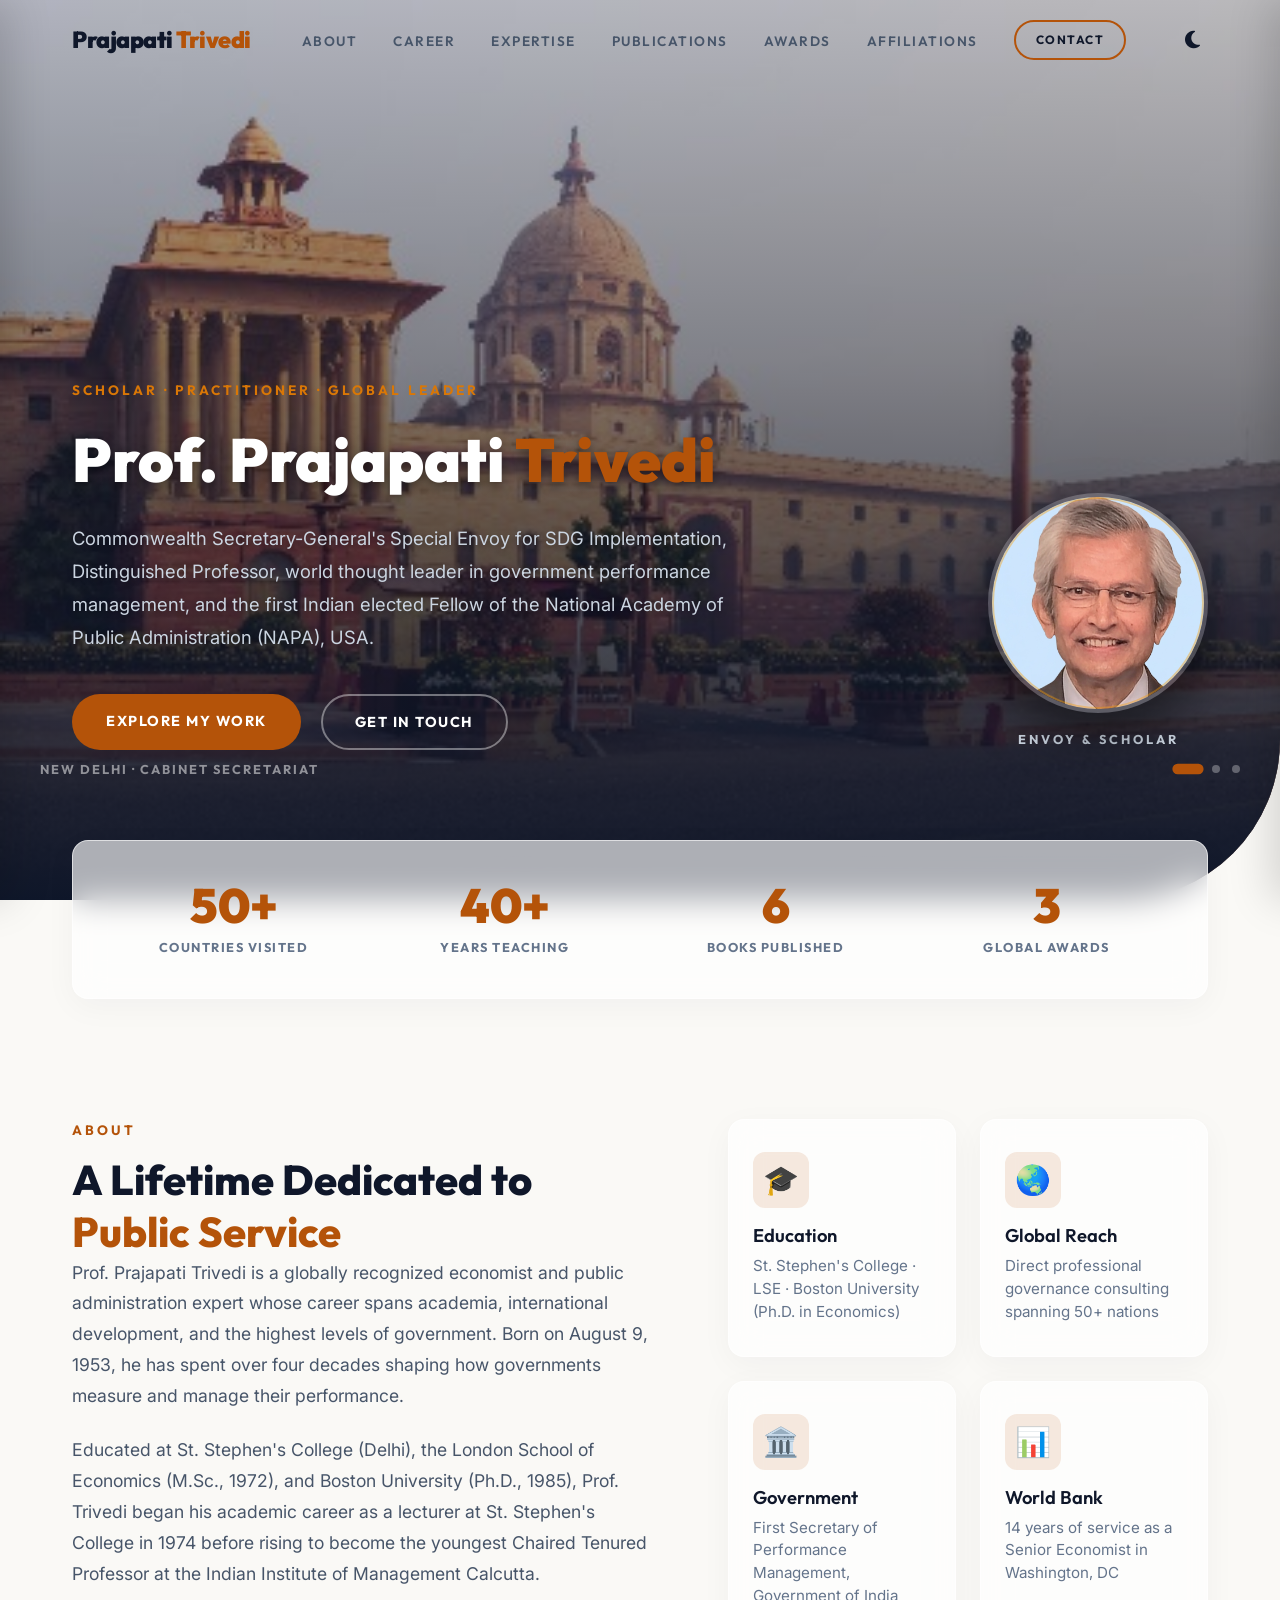
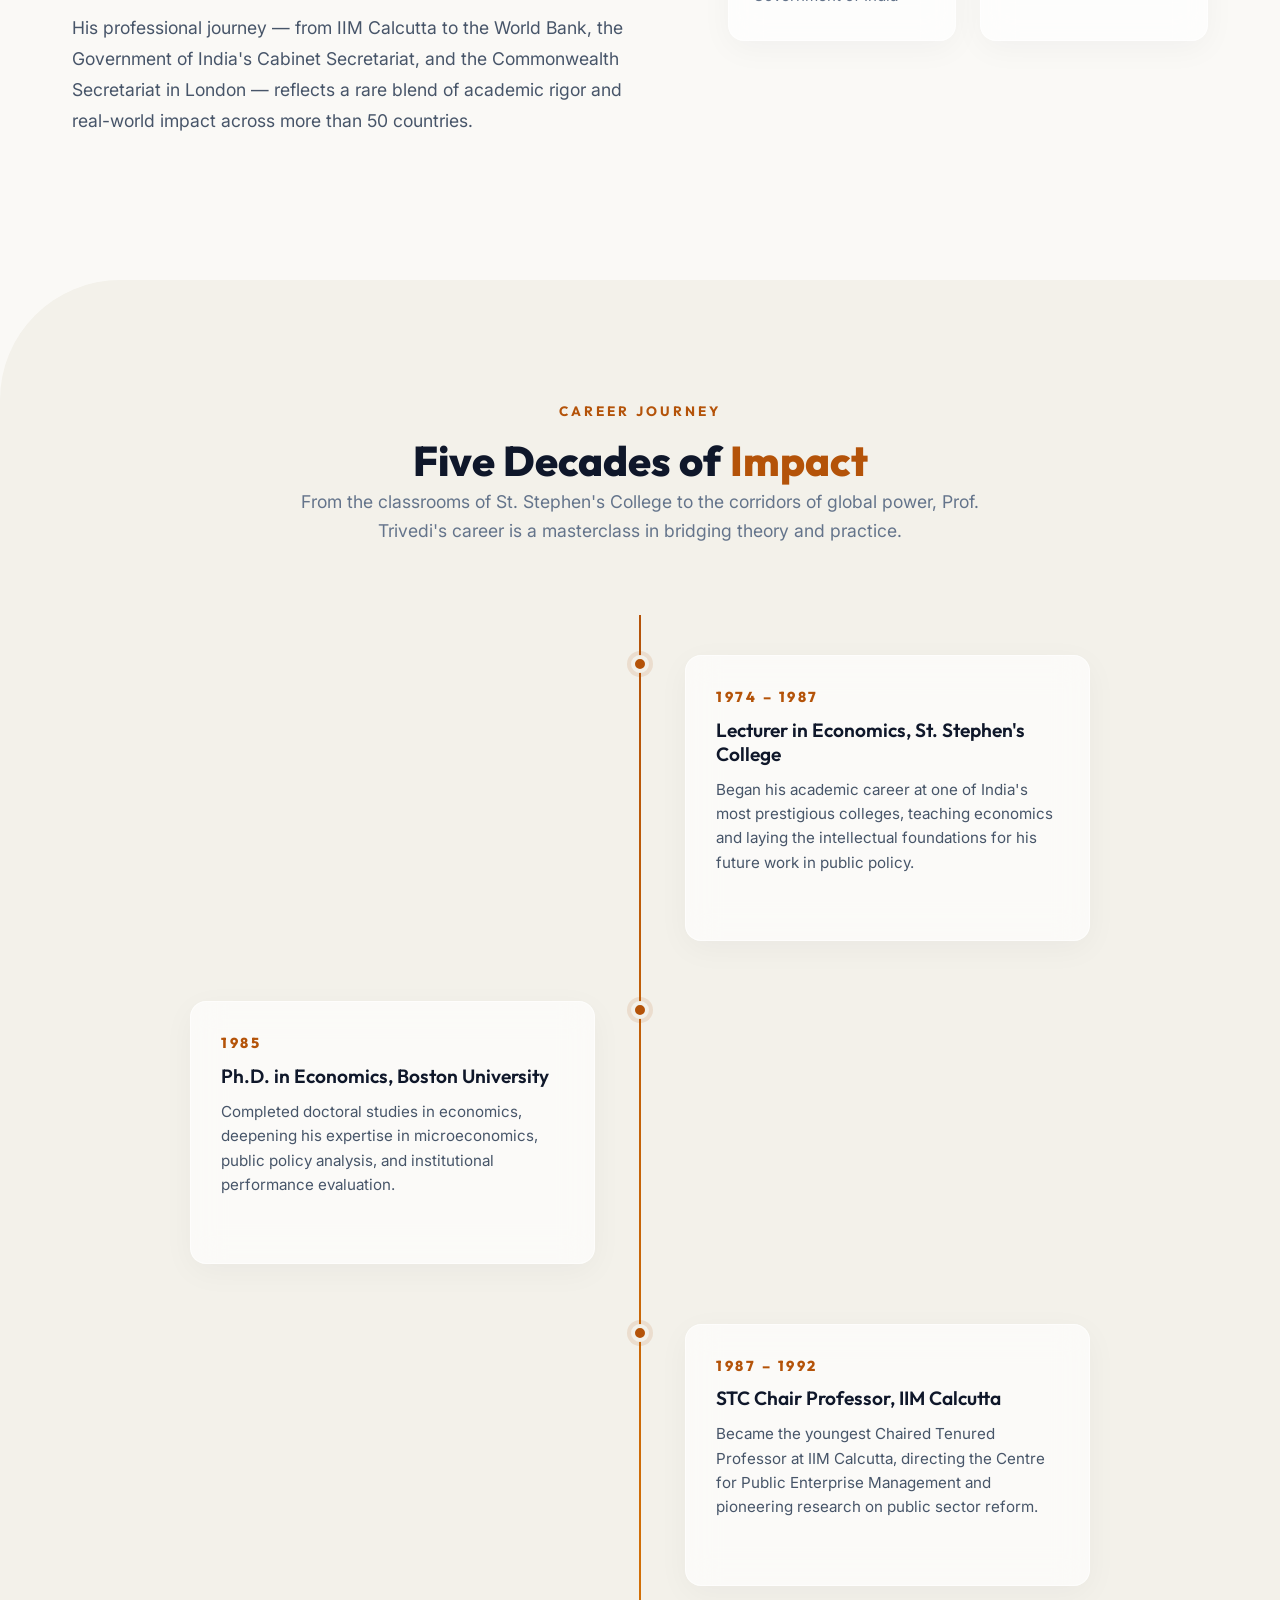
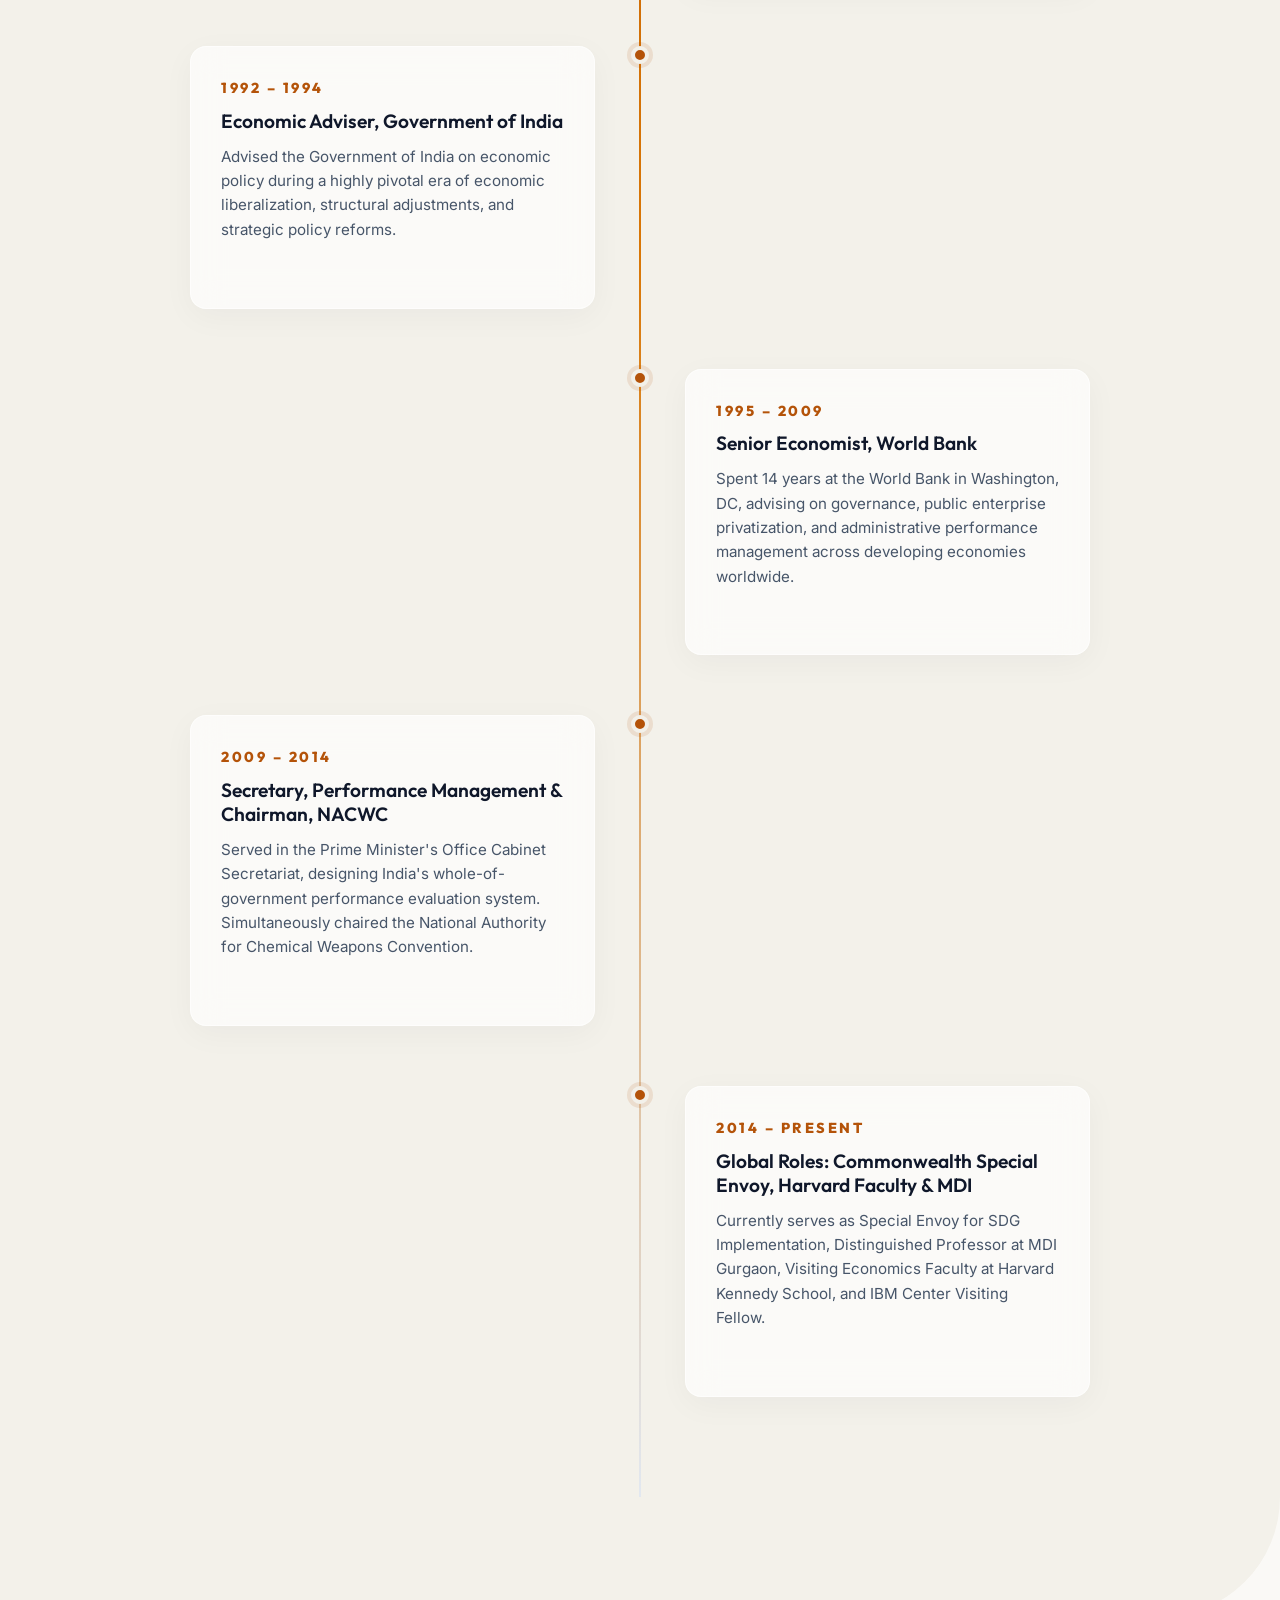
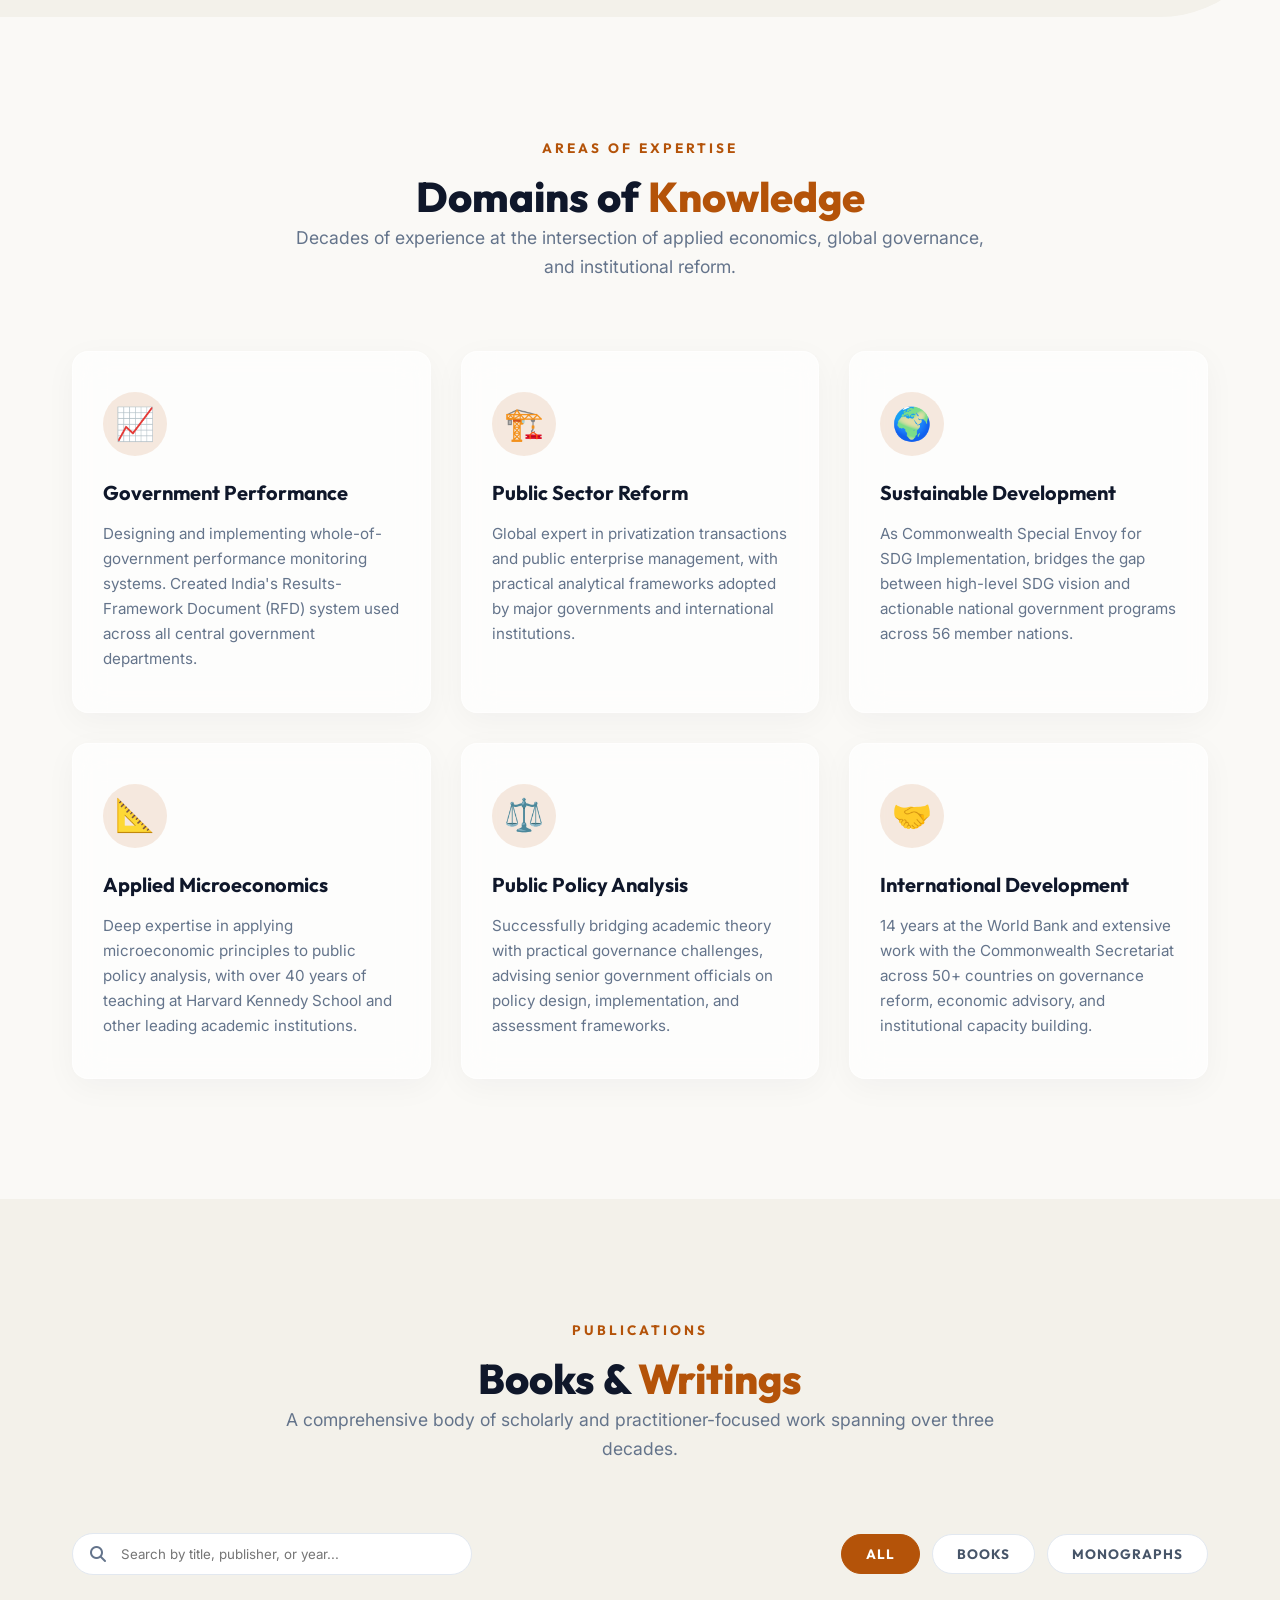
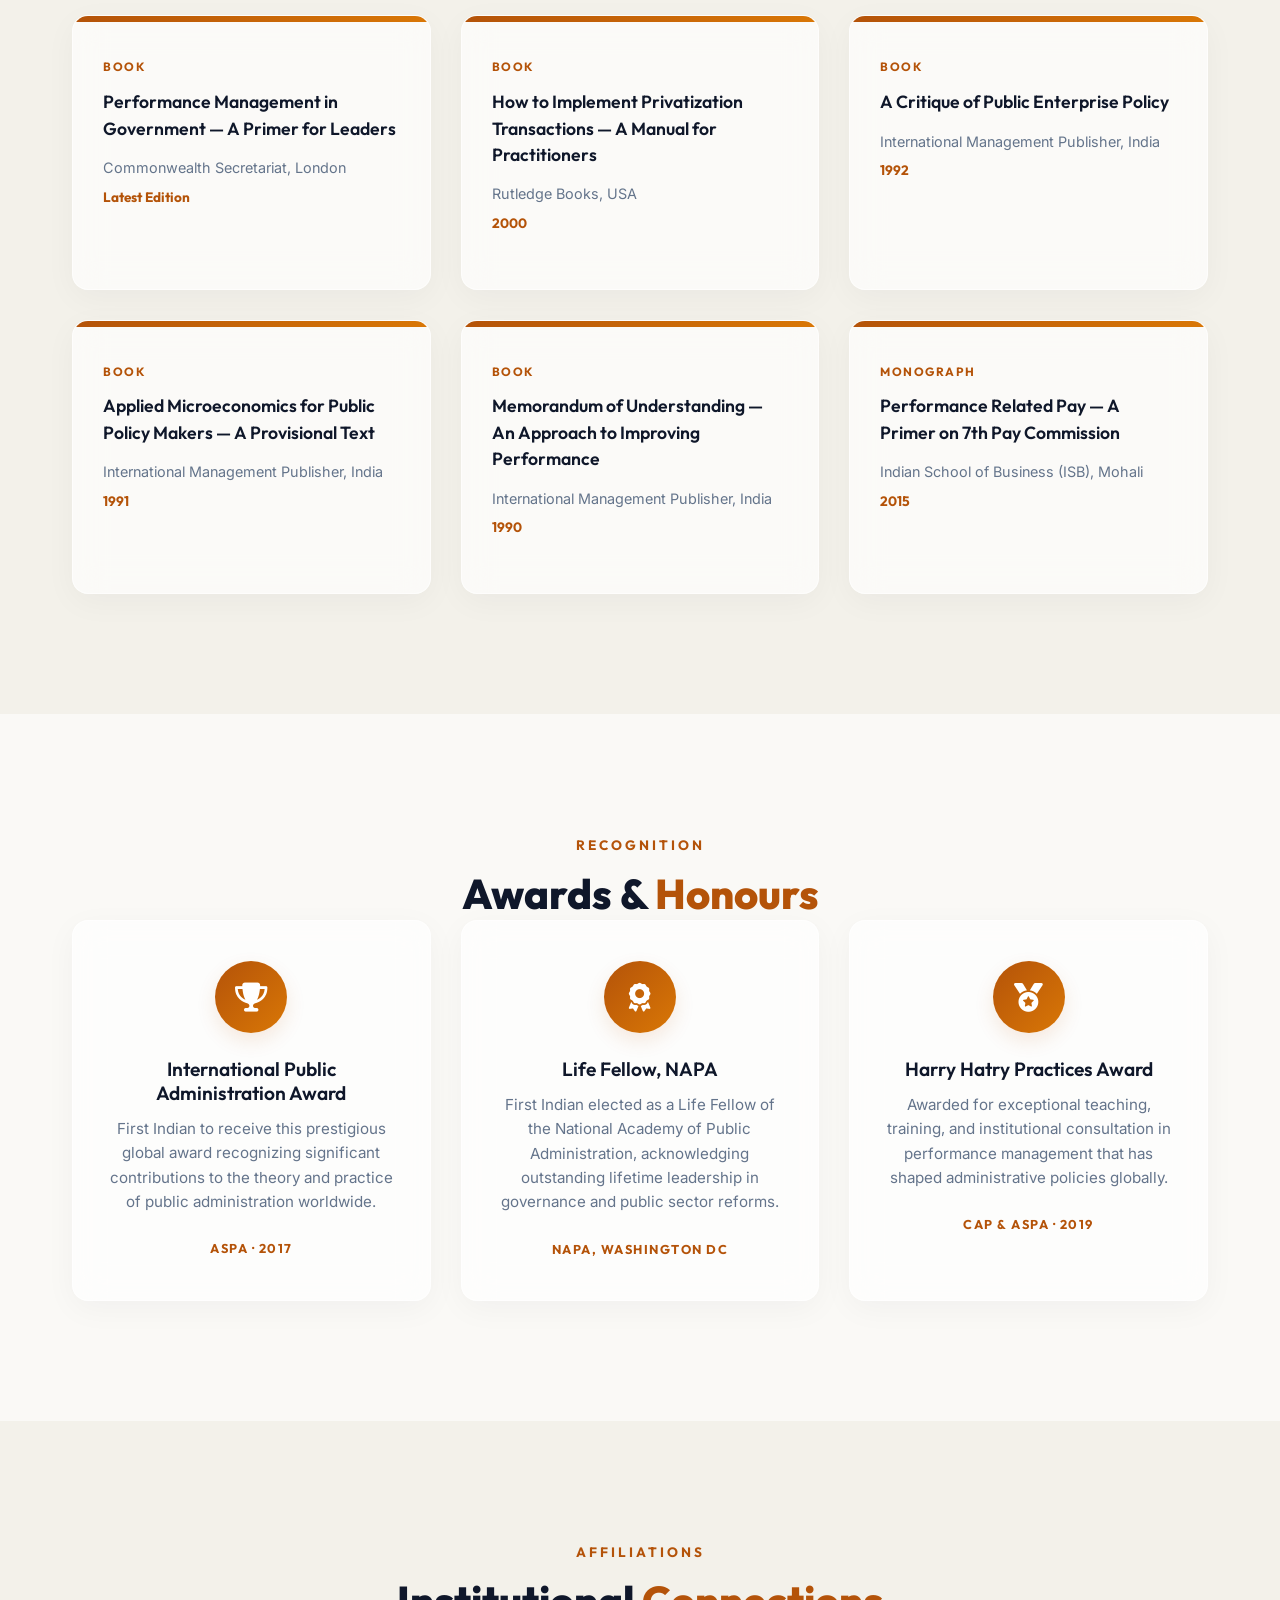
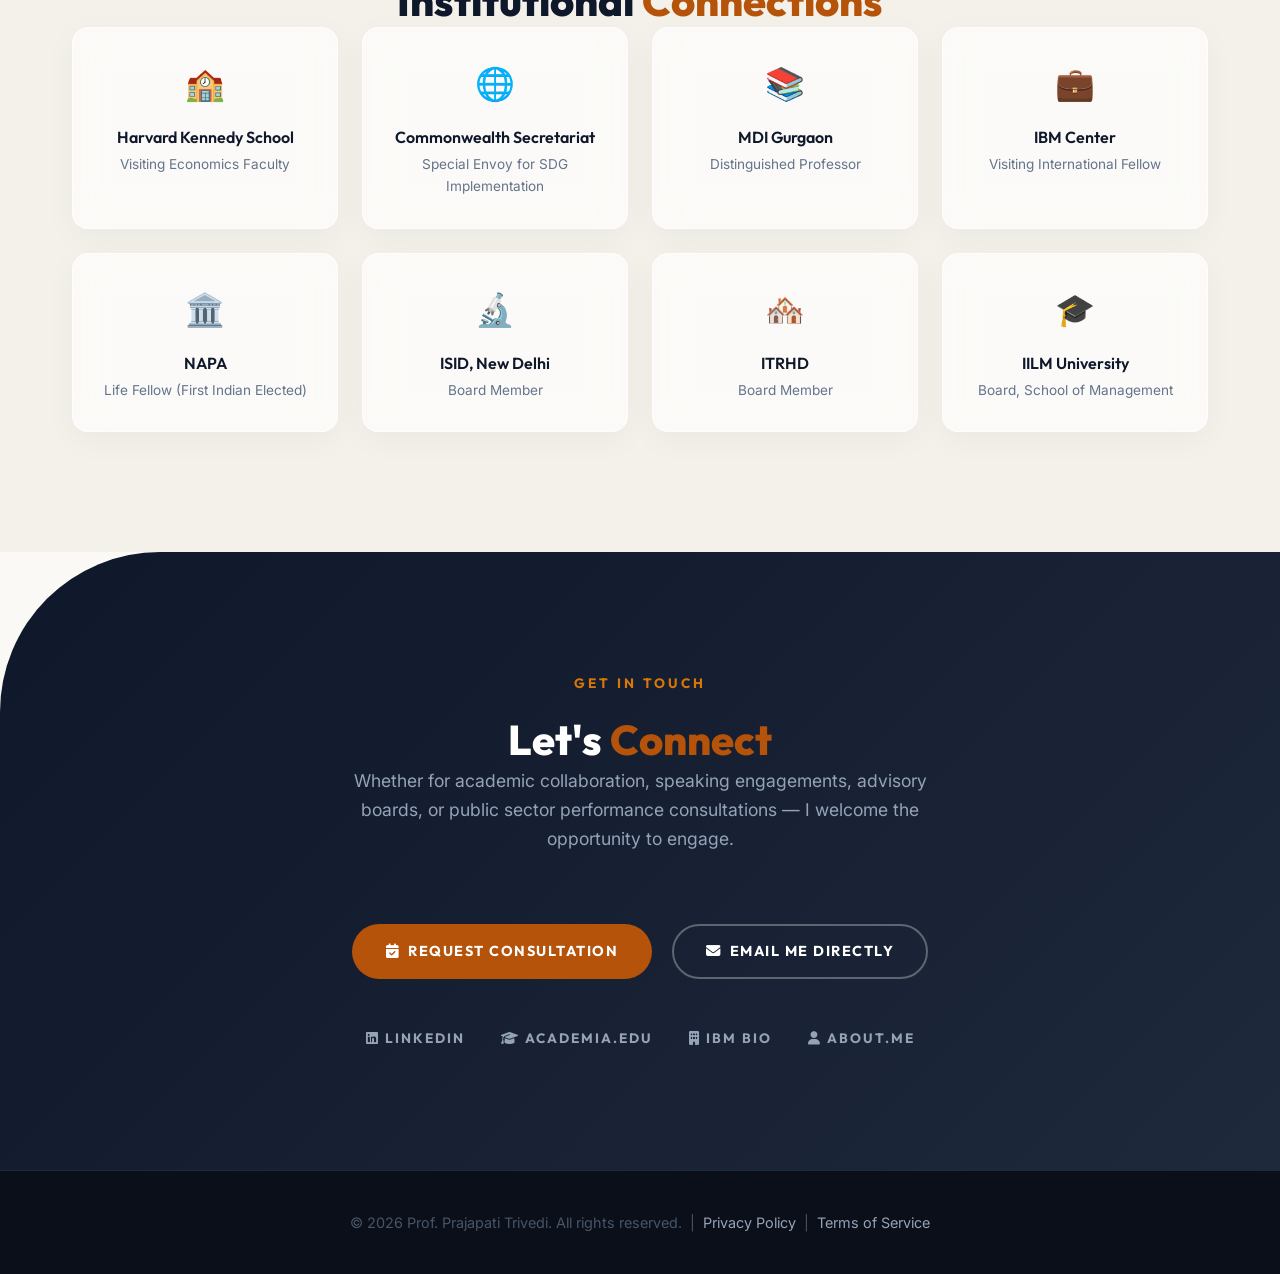
==== index.html @ a8ec113b "Initial commit of Prof. Trivedi's premium portfolio" ====
<!DOCTYPE html>
<html lang="en">
<head>
  <meta charset="UTF-8">
  <meta name="viewport" content="width=device-width, initial-scale=1.0">
  <title>Prof. Prajapati Trivedi — Scholar · Practitioner · Global Leader</title>
  <!-- Meta tags for SEO -->
  <meta name="description" content="Official portfolio of Prof. Prajapati Trivedi. Special Envoy for SDG Implementation, Distinguished Professor, world thought leader in government performance management, and NAPA Life Fellow.">
  <meta name="keywords" content="Prajapati Trivedi, Government Performance Management, SDG Special Envoy, World Bank Economist, Public Administration, Public Sector Reform, Harvard Kennedy School">
  <!-- Stylesheets -->
  <link rel="stylesheet" href="styles.css">
  <!-- FontAwesome for icons -->
  <link rel="stylesheet" href="https://cdnjs.cloudflare.com/ajax/libs/font-awesome/6.4.0/css/all.min.css">
</head>
<body data-theme="light">

  <!-- ===== HEADER / NAV ===== -->
  <header id="header">
    <div class="container">
      <div class="nav-inner">
        <a href="#" class="logo">Prajapati <span class="accent-span">Trivedi</span></a>
        <nav id="desktop-nav">
          <ul>
            <li><a href="#about">About</a></li>
            <li><a href="#career">Career</a></li>
            <li><a href="#expertise">Expertise</a></li>
            <li><a href="#publications">Publications</a></li>
            <li><a href="#awards">Awards</a></li>
            <li><a href="#affiliations">Affiliations</a></li>
            <li><a href="#contact" class="btn btn-outline" style="padding: 8px 20px; font-size: 0.75rem;">Contact</a></li>
          </ul>
        </nav>
        <div class="nav-controls">
          <button class="theme-toggle-btn" id="theme-toggle" aria-label="Toggle dark/light mode">
            <i class="fa-solid fa-moon"></i>
          </button>
          <button class="mobile-toggle" id="mobile-menu-toggle" aria-label="Toggle mobile menu">
            <span></span>
            <span></span>
            <span></span>
          </button>
        </div>
      </div>
    </div>
  </header>

  <!-- ===== MOBILE NAVIGATION DRAWER ===== -->
  <div class="drawer-overlay" id="mobile-nav-overlay"></div>
  <div class="mobile-nav-drawer" id="mobile-nav-drawer">
    <div class="mobile-nav-header">
      <a href="#" class="logo">Prajapati <span class="accent-span">Trivedi</span></a>
      <button class="drawer-close" id="mobile-nav-close" aria-label="Close menu">&times;</button>
    </div>
    <ul class="mobile-nav-list">
      <li><a href="#about">About</a></li>
      <li><a href="#career">Career</a></li>
      <li><a href="#expertise">Expertise</a></li>
      <li><a href="#publications">Publications</a></li>
      <li><a href="#awards">Awards</a></li>
      <li><a href="#affiliations">Affiliations</a></li>
      <li><a href="#contact" class="btn btn-primary" style="text-align: center; margin-top: 20px; padding: 10px;">Contact Me</a></li>
    </ul>
  </div>

  <!-- ===== HERO SECTION ===== -->
  <section class="hero" id="hero">
    <!-- Background Carousel Slider -->
    <div class="hero-banner">
      <img src="assets/slide_delhi.jpg" alt="Raisina Hill Secretariat Buildings, New Delhi" class="slide-item active" data-caption="New Delhi · Cabinet Secretariat">
      <img src="assets/slide_london.jpg" alt="Palace of Westminster, London" class="slide-item" data-caption="London · Commonwealth Secretariat">
      <img src="assets/slide_washington.jpg" alt="United States Capitol, Washington DC" class="slide-item" data-caption="Washington DC · World Bank &amp; NAPA">
    </div>
    <div class="hero-overlay"></div>

    <!-- Active Caption and Dot Nav Controls -->
    <div class="carousel-controls">
      <div class="carousel-caption-text" id="carouselCaption">New Delhi · Cabinet Secretariat</div>
      <div class="carousel-dots" id="carouselDots">
        <button class="carousel-dot active" data-slide="0" aria-label="Slide 1"></button>
        <button class="carousel-dot" data-slide="1" aria-label="Slide 2"></button>
        <button class="carousel-dot" data-slide="2" aria-label="Slide 3"></button>
      </div>
    </div>

    <!-- Hero Content Overlay -->
    <div class="hero-content-wrapper">
      <div class="container">
        <div class="hero-grid">
          <div class="hero-text reveal-element">
            <span class="section-subtitle" style="color: var(--accent-secondary); margin-bottom: 20px;">Scholar · Practitioner · Global Leader</span>
            <h1>Prof. Prajapati <span class="accent-span">Trivedi</span></h1>
            <p>Commonwealth Secretary-General's Special Envoy for SDG Implementation, Distinguished Professor, world thought leader in government performance management, and the first Indian elected Fellow of the National Academy of Public Administration (NAPA), USA.</p>
            <div class="hero-buttons">
              <a href="#about" class="btn btn-primary">Explore My Work</a>
              <button class="btn btn-outline" style="color: #FFFFFF; border-color: rgba(255,255,255,0.4);" id="hero-contact-btn">Get in Touch</button>
            </div>
          </div>
          <div class="hero-badge-container reveal-element" style="transition-delay: 0.2s;">
            <div class="hero-avatar-wrapper">
              <img src="assets/avatar.png" alt="Prof. Prajapati Trivedi Profile Picture">
            </div>
            <span class="hero-badge-label">Envoy &amp; Scholar</span>
          </div>
        </div>
      </div>
    </div>
  </section>

  <!-- ===== FLOATING STATS BAR ===== -->
  <section class="stats-bar">
    <div class="container">
      <div class="glass-panel stats-grid reveal-element">
        <div class="stat-item">
          <div class="stat-number" data-count="50">0</div>
          <div class="stat-label">Countries Visited</div>
        </div>
        <div class="stat-item">
          <div class="stat-number" data-count="40">0</div>
          <div class="stat-label">Years Teaching</div>
        </div>
        <div class="stat-item">
          <div class="stat-number" data-count="6">0</div>
          <div class="stat-label">Books Published</div>
        </div>
        <div class="stat-item">
          <div class="stat-number" data-count="3">0</div>
          <div class="stat-label">Global Awards</div>
        </div>
      </div>
    </div>
  </section>

  <!-- ===== ABOUT ===== -->
  <section id="about" class="about section-padding">
    <div class="container">
      <div class="about-grid">
        <div class="about-text reveal-element">
          <span class="section-subtitle">About</span>
          <h2>A Lifetime Dedicated to <span class="accent-span">Public Service</span></h2>
          <p>Prof. Prajapati Trivedi is a globally recognized economist and public administration expert whose career spans academia, international development, and the highest levels of government. Born on August 9, 1953, he has spent over four decades shaping how governments measure and manage their performance.</p>
          <p>Educated at St. Stephen's College (Delhi), the London School of Economics (M.Sc., 1972), and Boston University (Ph.D., 1985), Prof. Trivedi began his academic career as a lecturer at St. Stephen's College in 1974 before rising to become the youngest Chaired Tenured Professor at the Indian Institute of Management Calcutta.</p>
          <p>His professional journey — from IIM Calcutta to the World Bank, the Government of India's Cabinet Secretariat, and the Commonwealth Secretariat in London — reflects a rare blend of academic rigor and real-world impact across more than 50 countries.</p>
        </div>
        <div class="about-highlights reveal-element" style="transition-delay: 0.2s;">
          <div class="glass-panel highlight-card">
            <div class="highlight-icon">🎓</div>
            <h4>Education</h4>
            <p>St. Stephen's College · LSE · Boston University (Ph.D. in Economics)</p>
          </div>
          <div class="glass-panel highlight-card">
            <div class="highlight-icon">🌏</div>
            <h4>Global Reach</h4>
            <p>Direct professional governance consulting spanning 50+ nations</p>
          </div>
          <div class="glass-panel highlight-card">
            <div class="highlight-icon">🏛️</div>
            <h4>Government</h4>
            <p>First Secretary of Performance Management, Government of India</p>
          </div>
          <div class="glass-panel highlight-card">
            <div class="highlight-icon">📊</div>
            <h4>World Bank</h4>
            <p>14 years of service as a Senior Economist in Washington, DC</p>
          </div>
        </div>
      </div>
    </div>
  </section>

  <!-- ===== CAREER TIMELINE ===== -->
  <section id="career" class="career section-padding">
    <div class="container">
      <div class="text-center reveal-element">
        <span class="section-subtitle">Career Journey</span>
        <h2>Five Decades of <span class="accent-span">Impact</span></h2>
        <p class="section-desc">From the classrooms of St. Stephen's College to the corridors of global power, Prof. Trivedi's career is a masterclass in bridging theory and practice.</p>
      </div>

      <div class="timeline">

        <!-- 1974–1987 -->
        <div class="timeline-item reveal-element">
          <div class="timeline-dot"></div>
          <div class="glass-panel timeline-content" data-milestone="1974">
            <div class="timeline-year">1974 – 1987</div>
            <h4>Lecturer in Economics, St. Stephen's College</h4>
            <p>Began his academic career at one of India's most prestigious colleges, teaching economics and laying the intellectual foundations for his future work in public policy.</p>
            <div class="timeline-hint">View details <i class="fa-solid fa-chevron-right"></i></div>
          </div>
        </div>

        <!-- 1985 -->
        <div class="timeline-item reveal-element">
          <div class="timeline-dot"></div>
          <div class="glass-panel timeline-content" data-milestone="1985">
            <div class="timeline-year">1985</div>
            <h4>Ph.D. in Economics, Boston University</h4>
            <p>Completed doctoral studies in economics, deepening his expertise in microeconomics, public policy analysis, and institutional performance evaluation.</p>
            <div class="timeline-hint">View details <i class="fa-solid fa-chevron-right"></i></div>
          </div>
        </div>

        <!-- 1987–1992 -->
        <div class="timeline-item reveal-element">
          <div class="timeline-dot"></div>
          <div class="glass-panel timeline-content" data-milestone="1987">
            <div class="timeline-year">1987 – 1992</div>
            <h4>STC Chair Professor, IIM Calcutta</h4>
            <p>Became the youngest Chaired Tenured Professor at IIM Calcutta, directing the Centre for Public Enterprise Management and pioneering research on public sector reform.</p>
            <div class="timeline-hint">View details <i class="fa-solid fa-chevron-right"></i></div>
          </div>
        </div>

        <!-- 1992–1994 -->
        <div class="timeline-item reveal-element">
          <div class="timeline-dot"></div>
          <div class="glass-panel timeline-content" data-milestone="1992">
            <div class="timeline-year">1992 – 1994</div>
            <h4>Economic Adviser, Government of India</h4>
            <p>Advised the Government of India on economic policy during a highly pivotal era of economic liberalization, structural adjustments, and strategic policy reforms.</p>
            <div class="timeline-hint">View details <i class="fa-solid fa-chevron-right"></i></div>
          </div>
        </div>

        <!-- 1995–2009 -->
        <div class="timeline-item reveal-element">
          <div class="timeline-dot"></div>
          <div class="glass-panel timeline-content" data-milestone="1995">
            <div class="timeline-year">1995 – 2009</div>
            <h4>Senior Economist, World Bank</h4>
            <p>Spent 14 years at the World Bank in Washington, DC, advising on governance, public enterprise privatization, and administrative performance management across developing economies worldwide.</p>
            <div class="timeline-hint">View details <i class="fa-solid fa-chevron-right"></i></div>
          </div>
        </div>

        <!-- 2009–2014 -->
        <div class="timeline-item reveal-element">
          <div class="timeline-dot"></div>
          <div class="glass-panel timeline-content" data-milestone="2009">
            <div class="timeline-year">2009 – 2014</div>
            <h4>Secretary, Performance Management & Chairman, NACWC</h4>
            <p>Served in the Prime Minister's Office Cabinet Secretariat, designing India's whole-of-government performance evaluation system. Simultaneously chaired the National Authority for Chemical Weapons Convention.</p>
            <div class="timeline-hint">View details <i class="fa-solid fa-chevron-right"></i></div>
          </div>
        </div>

        <!-- 2014–Present -->
        <div class="timeline-item reveal-element">
          <div class="timeline-dot"></div>
          <div class="glass-panel timeline-content" data-milestone="2014">
            <div class="timeline-year">2014 – Present</div>
            <h4>Global Roles: Commonwealth Special Envoy, Harvard Faculty & MDI</h4>
            <p>Currently serves as Special Envoy for SDG Implementation, Distinguished Professor at MDI Gurgaon, Visiting Economics Faculty at Harvard Kennedy School, and IBM Center Visiting Fellow.</p>
            <div class="timeline-hint">View details <i class="fa-solid fa-chevron-right"></i></div>
          </div>
        </div>

      </div>
    </div>
  </section>

  <!-- ===== AREAS OF EXPERTISE ===== -->
  <section id="expertise" class="expertise section-padding">
    <div class="container">
      <div class="text-center reveal-element">
        <span class="section-subtitle">Areas of Expertise</span>
        <h2>Domains of <span class="accent-span">Knowledge</span></h2>
        <p class="section-desc">Decades of experience at the intersection of applied economics, global governance, and institutional reform.</p>
      </div>

      <div class="expertise-grid">

        <div class="glass-panel expertise-card reveal-element">
          <div class="icon">📈</div>
          <h3>Government Performance</h3>
          <p>Designing and implementing whole-of-government performance monitoring systems. Created India's Results-Framework Document (RFD) system used across all central government departments.</p>
        </div>

        <div class="glass-panel expertise-card reveal-element" style="transition-delay: 0.1s;">
          <div class="icon">🏗️</div>
          <h3>Public Sector Reform</h3>
          <p>Global expert in privatization transactions and public enterprise management, with practical analytical frameworks adopted by major governments and international institutions.</p>
        </div>

        <div class="glass-panel expertise-card reveal-element" style="transition-delay: 0.2s;">
          <div class="icon">🌍</div>
          <h3>Sustainable Development</h3>
          <p>As Commonwealth Special Envoy for SDG Implementation, bridges the gap between high-level SDG vision and actionable national government programs across 56 member nations.</p>
        </div>

        <div class="glass-panel expertise-card reveal-element">
          <div class="icon">📐</div>
          <h3>Applied Microeconomics</h3>
          <p>Deep expertise in applying microeconomic principles to public policy analysis, with over 40 years of teaching at Harvard Kennedy School and other leading academic institutions.</p>
        </div>

        <div class="glass-panel expertise-card reveal-element" style="transition-delay: 0.1s;">
          <div class="icon">⚖️</div>
          <h3>Public Policy Analysis</h3>
          <p>Successfully bridging academic theory with practical governance challenges, advising senior government officials on policy design, implementation, and assessment frameworks.</p>
        </div>

        <div class="glass-panel expertise-card reveal-element" style="transition-delay: 0.2s;">
          <div class="icon">🤝</div>
          <h3>International Development</h3>
          <p>14 years at the World Bank and extensive work with the Commonwealth Secretariat across 50+ countries on governance reform, economic advisory, and institutional capacity building.</p>
        </div>

      </div>
    </div>
  </section>

  <!-- ===== PUBLICATIONS ===== -->
  <section id="publications" class="publications section-padding">
    <div class="container">
      <div class="text-center reveal-element">
        <span class="section-subtitle">Publications</span>
        <h2>Books &amp; <span class="accent-span">Writings</span></h2>
        <p class="section-desc">A comprehensive body of scholarly and practitioner-focused work spanning over three decades.</p>
      </div>

      <!-- Live Search & Filtering Controls -->
      <div class="pub-controls reveal-element">
        <div class="pub-search-wrapper">
          <i class="fa-solid fa-magnifying-glass search-icon"></i>
          <input type="text" id="pub-search" placeholder="Search by title, publisher, or year...">
        </div>
        <div class="pub-filters">
          <button class="filter-btn active" data-filter="all">All</button>
          <button class="filter-btn" data-filter="book">Books</button>
          <button class="filter-btn" data-filter="monograph">Monographs</button>
        </div>
      </div>

      <div class="pub-grid" id="publications-grid">

        <!-- Pub 1 -->
        <div class="glass-panel pub-card reveal-element" data-type="book">
          <div class="pub-card-header"></div>
          <div class="pub-card-body">
            <span class="pub-tag">Book</span>
            <h4>Performance Management in Government — A Primer for Leaders</h4>
            <p class="pub-publisher">Commonwealth Secretariat, London</p>
            <p class="pub-year">Latest Edition</p>
          </div>
        </div>

        <!-- Pub 2 -->
        <div class="glass-panel pub-card reveal-element" data-type="book" style="transition-delay: 0.1s;">
          <div class="pub-card-header"></div>
          <div class="pub-card-body">
            <span class="pub-tag">Book</span>
            <h4>How to Implement Privatization Transactions — A Manual for Practitioners</h4>
            <p class="pub-publisher">Rutledge Books, USA</p>
            <p class="pub-year">2000</p>
          </div>
        </div>

        <!-- Pub 3 -->
        <div class="glass-panel pub-card reveal-element" data-type="book" style="transition-delay: 0.2s;">
          <div class="pub-card-header"></div>
          <div class="pub-card-body">
            <span class="pub-tag">Book</span>
            <h4>A Critique of Public Enterprise Policy</h4>
            <p class="pub-publisher">International Management Publisher, India</p>
            <p class="pub-year">1992</p>
          </div>
        </div>

        <!-- Pub 4 -->
        <div class="glass-panel pub-card reveal-element" data-type="book">
          <div class="pub-card-header"></div>
          <div class="pub-card-body">
            <span class="pub-tag">Book</span>
            <h4>Applied Microeconomics for Public Policy Makers — A Provisional Text</h4>
            <p class="pub-publisher">International Management Publisher, India</p>
            <p class="pub-year">1991</p>
          </div>
        </div>

        <!-- Pub 5 -->
        <div class="glass-panel pub-card reveal-element" data-type="book" style="transition-delay: 0.1s;">
          <div class="pub-card-header"></div>
          <div class="pub-card-body">
            <span class="pub-tag">Book</span>
            <h4>Memorandum of Understanding — An Approach to Improving Performance</h4>
            <p class="pub-publisher">International Management Publisher, India</p>
            <p class="pub-year">1990</p>
          </div>
        </div>

        <!-- Pub 6 -->
        <div class="glass-panel pub-card reveal-element" data-type="monograph" style="transition-delay: 0.2s;">
          <div class="pub-card-header"></div>
          <div class="pub-card-body">
            <span class="pub-tag">Monograph</span>
            <h4>Performance Related Pay — A Primer on 7th Pay Commission</h4>
            <p class="pub-publisher">Indian School of Business (ISB), Mohali</p>
            <p class="pub-year">2015</p>
          </div>
        </div>

      </div>
    </div>
  </section>

  <!-- ===== AWARDS ===== -->
  <section id="awards" class="awards section-padding">
    <div class="container">
      <div class="text-center reveal-element">
        <span class="section-subtitle">Recognition</span>
        <h2>Awards &amp; <span class="accent-span">Honours</span></h2>
      </div>

      <div class="awards-grid">

        <div class="glass-panel award-card reveal-element">
          <div class="award-icon-box">
            <i class="fa-solid fa-trophy"></i>
          </div>
          <h4>International Public Administration Award</h4>
          <p>First Indian to receive this prestigious global award recognizing significant contributions to the theory and practice of public administration worldwide.</p>
          <span class="award-org">ASPA · 2017</span>
        </div>

        <div class="glass-panel award-card reveal-element" style="transition-delay: 0.1s;">
          <div class="award-icon-box">
            <i class="fa-solid fa-award"></i>
          </div>
          <h4>Life Fellow, NAPA</h4>
          <p>First Indian elected as a Life Fellow of the National Academy of Public Administration, acknowledging outstanding lifetime leadership in governance and public sector reforms.</p>
          <span class="award-org">NAPA, Washington DC</span>
        </div>

        <div class="glass-panel award-card reveal-element" style="transition-delay: 0.2s;">
          <div class="award-icon-box">
            <i class="fa-solid fa-medal"></i>
          </div>
          <h4>Harry Hatry Practices Award</h4>
          <p>Awarded for exceptional teaching, training, and institutional consultation in performance management that has shaped administrative policies globally.</p>
          <span class="award-org">CAP &amp; ASPA · 2019</span>
        </div>

      </div>
    </div>
  </section>

  <!-- ===== AFFILIATIONS ===== -->
  <section id="affiliations" class="affiliations section-padding">
    <div class="container">
      <div class="text-center reveal-element">
        <span class="section-subtitle">Affiliations</span>
        <h2>Institutional <span class="accent-span">Connections</span></h2>
      </div>

      <div class="affiliation-grid">

        <!-- HKS -->
        <div class="glass-panel affiliation-card reveal-element" data-aff="hks">
          <span class="aff-icon">🏫</span>
          <h4>Harvard Kennedy School</h4>
          <p>Visiting Economics Faculty</p>
        </div>

        <!-- Commonwealth -->
        <div class="glass-panel affiliation-card reveal-element" data-aff="comm" style="transition-delay: 0.1s;">
          <span class="aff-icon">🌐</span>
          <h4>Commonwealth Secretariat</h4>
          <p>Special Envoy for SDG Implementation</p>
        </div>

        <!-- MDI -->
        <div class="glass-panel affiliation-card reveal-element" data-aff="mdi" style="transition-delay: 0.2s;">
          <span class="aff-icon">📚</span>
          <h4>MDI Gurgaon</h4>
          <p>Distinguished Professor</p>
        </div>

        <!-- IBM -->
        <div class="glass-panel affiliation-card reveal-element" data-aff="ibm" style="transition-delay: 0.3s;">
          <span class="aff-icon">💼</span>
          <h4>IBM Center</h4>
          <p>Visiting International Fellow</p>
        </div>

        <!-- NAPA -->
        <div class="glass-panel affiliation-card reveal-element" data-aff="napa">
          <span class="aff-icon">🏛️</span>
          <h4>NAPA</h4>
          <p>Life Fellow (First Indian Elected)</p>
        </div>

        <!-- ISID -->
        <div class="glass-panel affiliation-card reveal-element" data-aff="isid" style="transition-delay: 0.1s;">
          <span class="aff-icon">🔬</span>
          <h4>ISID, New Delhi</h4>
          <p>Board Member</p>
        </div>

        <!-- ITRHD -->
        <div class="glass-panel affiliation-card reveal-element" data-aff="itrhd" style="transition-delay: 0.2s;">
          <span class="aff-icon">🏘️</span>
          <h4>ITRHD</h4>
          <p>Board Member</p>
        </div>

        <!-- IILM -->
        <div class="glass-panel affiliation-card reveal-element" data-aff="iilm" style="transition-delay: 0.3s;">
          <span class="aff-icon">🎓</span>
          <h4>IILM University</h4>
          <p>Board, School of Management</p>
        </div>

      </div>
    </div>
  </section>

  <!-- ===== CTA / CONTACT ===== -->
  <section id="contact" class="contact-section section-padding">
    <div class="container">
      <div class="contact-wrapper text-center reveal-element">
        <span class="section-subtitle" style="color: var(--accent-secondary); margin-bottom: 20px;">Get in Touch</span>
        <h2>Let's <span class="accent-span">Connect</span></h2>
        <p class="section-desc">Whether for academic collaboration, speaking engagements, advisory boards, or public sector performance consultations — I welcome the opportunity to engage.</p>
        
        <div class="contact-btn-box">
          <button class="btn btn-primary" id="open-booking-btn">
            <i class="fa-solid fa-calendar-check"></i> Request Consultation
          </button>
          <a href="mailto:contact@prajapatitrivedi.com" class="btn btn-outline" style="color: #FFFFFF; border-color: rgba(255,255,255,0.3);">
            <i class="fa-solid fa-envelope"></i> Email Me Directly
          </a>
        </div>

        <div class="contact-grid-links">
          <a href="https://www.linkedin.com/in/prajapati-trivedi-0b075054/" target="_blank" class="contact-link-item">
            <i class="fa-brands fa-linkedin"></i> LinkedIn
          </a>
          <a href="https://independent.academia.edu/PrajapatiTrivedi" target="_blank" class="contact-link-item">
            <i class="fa-solid fa-graduation-cap"></i> Academia.edu
          </a>
          <a href="https://www.businessofgovernment.org/bio/prajapati-trivedi" target="_blank" class="contact-link-item">
            <i class="fa-solid fa-building"></i> IBM Bio
          </a>
          <a href="https://about.me/prajapati.trivedi" target="_blank" class="contact-link-item">
            <i class="fa-solid fa-user"></i> About.me
          </a>
        </div>
      </div>
    </div>
  </section>

  <!-- ===== FOOTER ===== -->
  <footer>
    <div class="container">
      <p>&copy; 2026 Prof. Prajapati Trivedi. All rights reserved. &nbsp;|&nbsp; <a href="#">Privacy Policy</a> &nbsp;|&nbsp; <a href="#">Terms of Service</a></p>
    </div>
  </footer>

  <!-- ===== INTERACTIVE GLASSMORPHIC TIMELINE DETAIL DRAWER ===== -->
  <div class="drawer-overlay" id="drawer-overlay"></div>
  <div class="side-drawer" id="milestone-drawer">
    <div class="drawer-header">
      <h3 id="drawer-header-title">Career Detail</h3>
      <button class="drawer-close" id="drawer-close" aria-label="Close details">&times;</button>
    </div>
    <div class="drawer-body">
      <span class="drawer-year" id="drawer-year">1974</span>
      <h4 class="drawer-title" id="drawer-title">Title goes here</h4>
      <div class="drawer-content" id="drawer-content">
        <!-- Dyn injected Content -->
      </div>
    </div>
  </div>

  <!-- ===== INTERACTIVE BOOKING WIZARD MODAL ===== -->
  <div class="modal-overlay" id="booking-modal-overlay">
    <div class="wizard-modal">
      <div class="wizard-header">
        <div class="wizard-title">
          <h3>Request Consultation</h3>
          <p style="font-size: 0.8rem; color: var(--text-muted); margin-bottom: 0;" id="wizard-subtitle">Step 1 of 3: Select Inquiry Type</p>
        </div>
        <button class="drawer-close" id="booking-close" aria-label="Close booking">&times;</button>
        <div class="wizard-progress">
          <div class="wizard-progress-bar" id="wizard-progress-bar"></div>
        </div>
      </div>

      <form id="consultation-form">
        <div class="wizard-body">
          
          <!-- STEP 1: INQUIRY TYPE -->
          <div class="wizard-step active" data-step="1">
            <p style="margin-bottom: 24px;">Please select the primary area of interest for your inquiry:</p>
            <div class="options-grid">
              <div class="option-card" data-value="Speaking Engagement">
                <span class="icon">🎙️</span>
                <span>Keynote Speaking</span>
              </div>
              <div class="option-card" data-value="Policy Consultation">
                <span class="icon">🏛️</span>
                <span>Policy Advisory</span>
              </div>
              <div class="option-card" data-value="Academic Collaboration">
                <span class="icon">📚</span>
                <span>Academic Work</span>
              </div>
              <div class="option-card" data-value="Board / Panel Request">
                <span class="icon">🤝</span>
                <span>Board / Panels</span>
              </div>
            </div>
            <input type="hidden" id="inquiry-type" name="inquiryType" required>
          </div>

          <!-- STEP 2: CONTACT DETAILS -->
          <div class="wizard-step" data-step="2">
            <div class="form-group">
              <label for="form-name">Your Full Name *</label>
              <input type="text" class="form-control" id="form-name" name="name" required placeholder="Dr. Jane Smith">
            </div>
            <div class="form-group">
              <label for="form-email">Work Email Address *</label>
              <input type="email" class="form-control" id="form-email" name="email" required placeholder="smith@university.edu">
            </div>
            <div class="form-group">
              <label for="form-org">Organization / Institution *</label>
              <input type="text" class="form-control" id="form-org" name="organization" required placeholder="Global Institute of Governance">
            </div>
          </div>

          <!-- STEP 3: MESSAGE DETAILS -->
          <div class="wizard-step" data-step="3">
            <div class="form-group">
              <label for="form-message">Describe Your Inquiry / Event Details *</label>
              <textarea class="form-control" id="form-message" name="message" required placeholder="Please describe the objective of the request, date proposals, or structural consultation scope..."></textarea>
            </div>
          </div>

          <!-- STEP 4: SUCCESS BANNER -->
          <div class="wizard-step" data-step="4">
            <div class="wizard-success-state">
              <div class="success-icon-box">
                <i class="fa-solid fa-circle-check"></i>
              </div>
              <h3>Request Submitted</h3>
              <p style="color: var(--text-muted); margin-top: 10px;">Thank you for reaching out. Prof. Trivedi's administrative team will review your inquiry and get back to you shortly.</p>
            </div>
          </div>

        </div>

        <div class="wizard-footer" id="wizard-footer">
          <button type="button" class="btn btn-outline" id="prev-step" style="opacity: 0; pointer-events: none; padding: 10px 24px;">Back</button>
          <button type="button" class="btn btn-primary" id="next-step" style="padding: 10px 24px;">Continue</button>
        </div>
      </form>
    </div>
  </div>

  <!-- JavaScript Modules -->
  <script src="app.js"></script>
</body>
</html>
---- styles.css ----
/* ==========================================================================
   CSS DESIGN SYSTEM — PROF. PRAJAPATI TRIVEDI PORTFOLIO
   ========================================================================== */

@import url('https://fonts.googleapis.com/css2?family=Inter:wght@300;400;500;600;700&family=Outfit:wght@300;400;500;600;700;800;900&display=swap');

/* ===== VARIABLES & CORE THEMES ===== */
:root {
  /* Dynamic Palette - Default Light Parchment Theme */
  --bg-primary: #FAF9F6;
  --bg-secondary: #F3F1EA;
  --bg-tertiary: #FFFFFF;
  --text-primary: #0F172A;
  --text-secondary: #475569;
  --text-muted: #64748B;
  --accent-primary: #B45309; /* Warm Amber */
  --accent-secondary: #D97706;
  --accent-hover: #92400E;
  --accent-glow: rgba(180, 83, 9, 0.12);
  --glass-bg: rgba(255, 255, 255, 0.65);
  --glass-border: rgba(255, 255, 255, 0.6);
  --border-color: #E2E8F0;
  --shadow-color: rgba(15, 23, 42, 0.04);
  --shadow-hover: rgba(15, 23, 42, 0.08);
  --overlay-bg: rgba(15, 23, 42, 0.4);

  /* Constants */
  --font-display: 'Outfit', sans-serif;
  --font-body: 'Inter', sans-serif;
  --transition-smooth: all 0.4s cubic-bezier(0.16, 1, 0.3, 1);
  --transition-fast: all 0.2s ease;
  --radius-sm: 8px;
  --radius-md: 16px;
  --radius-lg: 24px;
  --radius-full: 9999px;
  --container-width: 1200px;
}

[data-theme="dark"] {
  /* Dynamic Palette - Midnight Gold Theme */
  --bg-primary: #0F172A;
  --bg-secondary: #1E293B;
  --bg-tertiary: #1E293B;
  --text-primary: #F8FAFC;
  --text-secondary: #CBD5E1;
  --text-muted: #94A3B8;
  --accent-primary: #F59E0B; /* Golden Amber */
  --accent-secondary: #FBBF24;
  --accent-hover: #D97706;
  --accent-glow: rgba(245, 158, 11, 0.12);
  --glass-bg: rgba(30, 41, 59, 0.6);
  --glass-border: rgba(255, 255, 255, 0.06);
  --border-color: #334155;
  --shadow-color: rgba(0, 0, 0, 0.2);
  --shadow-hover: rgba(0, 0, 0, 0.35);
  --overlay-bg: rgba(15, 23, 42, 0.7);
}

/* ===== RESET & RESET BASE ===== */
*, *::before, *::after {
  margin: 0;
  padding: 0;
  box-sizing: border-box;
}

html {
  scroll-behavior: smooth;
  scroll-padding-top: 80px;
}

body {
  font-family: var(--font-body);
  font-size: 16px;
  line-height: 1.65;
  color: var(--text-secondary);
  background-color: var(--bg-primary);
  transition: background-color 0.5s ease, color 0.5s ease;
  overflow-x: hidden;
}

/* ===== TYPOGRAPHY ===== */
h1, h2, h3, h4, h5, h6 {
  font-family: var(--font-display);
  color: var(--text-primary);
  font-weight: 700;
  line-height: 1.25;
  transition: color 0.5s ease;
}

h1 { font-size: clamp(2.2rem, 5vw, 3.8rem); font-weight: 900; }
h2 { font-size: clamp(1.8rem, 4vw, 2.6rem); font-weight: 800; }
h3 { font-size: clamp(1.3rem, 2.5vw, 1.6rem); font-weight: 700; }
h4 { font-size: 1.15rem; font-weight: 600; }

p {
  font-size: 1.05rem;
  color: var(--text-secondary);
  margin-bottom: 1.5rem;
}

a {
  color: var(--accent-primary);
  text-decoration: none;
  transition: var(--transition-fast);
}

a:hover {
  color: var(--accent-hover);
}

/* ===== UTILITIES & LAYOUT ===== */
.container {
  max-width: var(--container-width);
  margin: 0 auto;
  padding: 0 32px;
}

.section-padding {
  padding: clamp(60px, 10vw, 120px) 0;
}

.text-center { text-align: center; }
.accent-span { color: var(--accent-primary); }

.section-subtitle {
  font-family: var(--font-display);
  font-size: 0.85rem;
  text-transform: uppercase;
  letter-spacing: 3px;
  color: var(--accent-primary);
  font-weight: 700;
  margin-bottom: 12px;
  display: block;
}

.section-desc {
  max-width: 720px;
  margin: 0 auto clamp(40px, 6vw, 70px);
  color: var(--text-muted);
  font-size: 1.1rem;
}

/* ===== GLASSMORPHISM STYLES ===== */
.glass-panel {
  background: var(--glass-bg);
  backdrop-filter: blur(16px);
  -webkit-backdrop-filter: blur(16px);
  border: 1px solid var(--glass-border);
  box-shadow: 0 8px 32px 0 var(--shadow-color);
  border-radius: var(--radius-md);
  transition: var(--transition-smooth);
}

.glass-panel:hover {
  transform: translateY(-4px);
  box-shadow: 0 12px 40px 0 var(--shadow-hover);
  border-color: var(--accent-primary);
}

/* ===== INTERSECTION OBSERVER REVEAL ENGINES ===== */
.reveal-element {
  opacity: 0;
  transform: translateY(30px);
  transition: opacity 1s cubic-bezier(0.16, 1, 0.3, 1), transform 1s cubic-bezier(0.16, 1, 0.3, 1);
}

.reveal-element.revealed {
  opacity: 1;
  transform: translateY(0);
}

/* ===== BUTTONS ===== */
.btn {
  display: inline-flex;
  align-items: center;
  justify-content: center;
  padding: 14px 32px;
  border-radius: var(--radius-full);
  font-family: var(--font-display);
  font-size: 0.9rem;
  font-weight: 700;
  text-transform: uppercase;
  letter-spacing: 1.5px;
  cursor: pointer;
  transition: var(--transition-smooth);
  border: 2px solid transparent;
  gap: 8px;
}

.btn-primary {
  background-color: var(--accent-primary);
  color: #FFFFFF !important;
}

.btn-primary:hover {
  background-color: var(--accent-hover);
  transform: translateY(-2px);
  box-shadow: 0 8px 24px var(--accent-glow);
}

.btn-outline {
  background-color: transparent;
  color: var(--text-primary);
  border-color: var(--accent-primary);
}

.btn-outline:hover {
  background-color: var(--accent-primary);
  color: #FFFFFF !important;
  transform: translateY(-2px);
  box-shadow: 0 8px 24px var(--accent-glow);
}

/* ===== HEADER & NAVIGATION ===== */
header {
  position: fixed;
  top: 0; left: 0; right: 0;
  z-index: 1000;
  transition: var(--transition-smooth);
  background-color: transparent;
  border-bottom: 1px solid transparent;
}

header.scrolled {
  background-color: var(--bg-tertiary);
  backdrop-filter: blur(12px);
  -webkit-backdrop-filter: blur(12px);
  box-shadow: 0 4px 30px var(--shadow-color);
  border-bottom: 1px solid var(--border-color);
}

.nav-inner {
  display: flex;
  align-items: center;
  justify-content: space-between;
  min-height: 80px;
}

.logo {
  font-family: var(--font-display);
  font-size: 1.45rem;
  font-weight: 900;
  color: var(--text-primary);
  letter-spacing: -0.5px;
}

nav ul {
  display: flex;
  list-style: none;
  gap: 36px;
  align-items: center;
}

nav ul li a {
  color: var(--text-secondary);
  font-family: var(--font-display);
  font-size: 0.85rem;
  text-transform: uppercase;
  letter-spacing: 1.5px;
  font-weight: 600;
  padding: 8px 0;
  position: relative;
}

nav ul li a::after {
  content: '';
  position: absolute;
  bottom: 0; left: 0;
  width: 0; height: 2px;
  background-color: var(--accent-primary);
  transition: var(--transition-fast);
}

nav ul li a:hover { color: var(--accent-primary); }
nav ul li a:hover::after { width: 100%; }

/* Navigation control togglers */
.nav-controls {
  display: flex;
  align-items: center;
  gap: 20px;
}

.theme-toggle-btn {
  background: none;
  border: none;
  color: var(--text-primary);
  font-size: 1.25rem;
  cursor: pointer;
  padding: 8px;
  border-radius: 50%;
  transition: var(--transition-fast);
  display: flex;
  align-items: center;
  justify-content: center;
}

.theme-toggle-btn:hover {
  background-color: var(--bg-secondary);
  color: var(--accent-primary);
}

.mobile-toggle {
  display: none;
  background: none;
  border: none;
  cursor: pointer;
  padding: 8px;
  flex-direction: column;
  gap: 6px;
}

.mobile-toggle span {
  display: block;
  width: 24px;
  height: 2px;
  background-color: var(--text-primary);
  transition: var(--transition-fast);
}

/* ===== HERO CAROUSEL ===== */
.hero {
  min-height: 100vh;
  position: relative;
  overflow: hidden;
  display: flex;
  align-items: flex-end;
  border-radius: 0 0 160px 0;
  background-color: #0F172A; /* Fallback dark */
}

.hero-banner {
  position: absolute;
  inset: 0;
  z-index: 0;
}

.hero-banner img {
  position: absolute;
  inset: 0;
  width: 100%;
  height: 100%;
  object-fit: cover;
  opacity: 0;
  transform: scale(1.05);
  transition: opacity 1.5s cubic-bezier(0.4, 0, 0.2, 1), transform 1.5s cubic-bezier(0.4, 0, 0.2, 1);
}

.hero-banner img.active {
  opacity: 1;
  transform: scale(1);
}

.hero-overlay {
  position: absolute;
  inset: 0;
  z-index: 1;
  background: linear-gradient(
    to bottom,
    rgba(15, 23, 42, 0.25) 0%,
    rgba(15, 23, 42, 0.5) 40%,
    rgba(15, 23, 42, 0.8) 75%,
    #0F172A 100%
  );
}

.hero-content-wrapper {
  position: relative;
  z-index: 2;
  width: 100%;
  padding-top: 140px;
  padding-bottom: clamp(100px, 15vw, 150px);
}

.hero-grid {
  display: grid;
  grid-template-columns: 1fr auto;
  gap: 80px;
  align-items: end;
}

.hero-text {
  color: #F8FAFC;
  max-width: 680px;
}

.hero-text h1 {
  color: #FFFFFF;
  margin-bottom: 24px;
  text-shadow: 0 4px 12px rgba(0,0,0,0.4);
}

.hero-text p {
  font-size: 1.15rem;
  color: #CBD5E1;
  margin-bottom: 40px;
  text-shadow: 0 2px 6px rgba(0,0,0,0.3);
  line-height: 1.8;
}

.hero-buttons {
  display: flex;
  gap: 20px;
  flex-wrap: wrap;
}

.hero-badge-container {
  display: flex;
  flex-direction: column;
  align-items: center;
  gap: 16px;
}

.hero-avatar-wrapper {
  width: 220px;
  height: 220px;
  border-radius: 50%;
  position: relative;
  overflow: hidden;
  border: 4px solid rgba(255, 255, 255, 0.2);
  box-shadow: 0 20px 48px rgba(0, 0, 0, 0.5);
  transition: var(--transition-smooth);
}

.hero-avatar-wrapper img {
  width: 100%;
  height: 100%;
  object-fit: cover;
  object-position: center top;
}

.hero-avatar-wrapper::after {
  content: '';
  position: absolute;
  inset: 0;
  border-radius: 50%;
  border: 2px solid rgba(245, 158, 11, 0.4);
  pointer-events: none;
}

.hero-badge-label {
  font-family: var(--font-display);
  color: #CBD5E1;
  font-size: 0.8rem;
  text-transform: uppercase;
  letter-spacing: 3px;
  font-weight: 700;
}

/* Slide Caption and Dot Navigation */
.carousel-controls {
  position: absolute;
  bottom: 120px;
  left: 32px;
  right: 32px;
  z-index: 5;
  display: flex;
  justify-content: space-between;
  align-items: center;
  max-width: var(--container-width);
  margin: 0 auto;
}

.carousel-caption-text {
  font-family: var(--font-display);
  color: rgba(255, 255, 255, 0.5);
  font-size: 0.8rem;
  text-transform: uppercase;
  letter-spacing: 2px;
  font-weight: 700;
}

.carousel-dots {
  display: flex;
  gap: 12px;
}

.carousel-dot {
  width: 8px;
  height: 8px;
  border-radius: 50%;
  background-color: rgba(255,255,255,0.3);
  border: none;
  cursor: pointer;
  padding: 0;
  transition: var(--transition-smooth);
}

.carousel-dot.active {
  background-color: var(--accent-primary);
  transform: scale(1.3);
  width: 24px;
  border-radius: 4px;
}

/* ===== STATS BAR ===== */
.stats-bar {
  position: relative;
  z-index: 10;
  margin-top: -60px;
}

.stats-grid {
  display: grid;
  grid-template-columns: repeat(4, 1fr);
  gap: 30px;
  padding: 40px;
}

.stat-item {
  text-align: center;
}

.stat-number {
  font-family: var(--font-display);
  font-size: clamp(2rem, 4vw, 3rem);
  font-weight: 900;
  color: var(--accent-primary);
  line-height: 1;
  margin-bottom: 8px;
}

.stat-label {
  font-family: var(--font-display);
  font-size: 0.8rem;
  text-transform: uppercase;
  letter-spacing: 1.5px;
  color: var(--text-muted);
  font-weight: 700;
}

/* ===== ABOUT ===== */
.about {
  background-color: var(--bg-primary);
}

.about-grid {
  display: grid;
  grid-template-columns: 1.2fr 1fr;
  gap: 80px;
  align-items: start;
}

.about-text p {
  font-size: 1.1rem;
  color: var(--text-secondary);
  line-height: 1.75;
}

.about-highlights {
  display: grid;
  grid-template-columns: repeat(2, 1fr);
  gap: 24px;
}

.highlight-card {
  padding: 32px 24px;
}

.highlight-icon {
  font-size: 1.8rem;
  margin-bottom: 16px;
  width: 56px;
  height: 56px;
  border-radius: 12px;
  background-color: var(--accent-glow);
  display: flex;
  align-items: center;
  justify-content: center;
}

.highlight-card h4 {
  margin-bottom: 8px;
  font-size: 1.15rem;
}

.highlight-card p {
  font-size: 0.95rem;
  color: var(--text-muted);
  margin-bottom: 0;
  line-height: 1.5;
}

/* ===== CAREER TIMELINE ===== */
.career {
  background-color: var(--bg-secondary);
  border-radius: 120px 0 120px 0;
}

.timeline {
  position: relative;
  max-width: 900px;
  margin: 0 auto;
  padding: 40px 0;
}

.timeline::before {
  content: '';
  position: absolute;
  left: 50%;
  transform: translateX(-50%);
  top: 0; bottom: 0;
  width: 2px;
  background: linear-gradient(to bottom, var(--accent-primary) 0%, var(--accent-secondary) 50%, var(--border-color) 100%);
}

.timeline-item {
  display: flex;
  margin-bottom: 60px;
  position: relative;
  width: 100%;
}

.timeline-item:nth-child(odd) {
  flex-direction: row-reverse;
}

.timeline-dot {
  position: absolute;
  left: 50%;
  transform: translateX(-50%);
  width: 18px;
  height: 18px;
  background-color: var(--accent-primary);
  border-radius: 50%;
  border: 4px solid var(--bg-secondary);
  box-shadow: 0 0 0 4px var(--accent-glow);
  z-index: 2;
  cursor: pointer;
  transition: var(--transition-smooth);
}

.timeline-dot:hover {
  transform: translateX(-50%) scale(1.3);
  box-shadow: 0 0 0 8px var(--accent-glow);
}

.timeline-content {
  width: 45%;
  position: relative;
  padding: 30px;
  cursor: pointer;
}

.timeline-year {
  font-family: var(--font-display);
  font-size: 0.9rem;
  font-weight: 800;
  color: var(--accent-primary);
  letter-spacing: 2.5px;
  text-transform: uppercase;
  margin-bottom: 8px;
}

.timeline-content h4 {
  font-size: 1.2rem;
  margin-bottom: 12px;
}

.timeline-content p {
  font-size: 0.95rem;
  color: var(--text-secondary);
  margin-bottom: 0;
  line-height: 1.6;
}

.timeline-hint {
  font-size: 0.75rem;
  color: var(--accent-primary);
  font-weight: 600;
  text-transform: uppercase;
  letter-spacing: 1px;
  margin-top: 14px;
  display: inline-flex;
  align-items: center;
  gap: 4px;
  opacity: 0;
  transition: var(--transition-fast);
}

.timeline-content:hover .timeline-hint {
  opacity: 1;
}

/* ===== EXPERTISE ===== */
.expertise-grid {
  display: grid;
  grid-template-columns: repeat(3, 1fr);
  gap: 30px;
}

.expertise-card {
  padding: 40px 30px;
}

.expertise-card .icon {
  font-size: 2rem;
  margin-bottom: 24px;
  width: 64px; height: 64px;
  border-radius: 50%;
  background-color: var(--accent-glow);
  display: flex;
  align-items: center;
  justify-content: center;
}

.expertise-card h3 {
  font-size: 1.25rem;
  margin-bottom: 16px;
}

.expertise-card p {
  font-size: 0.95rem;
  color: var(--text-muted);
  margin-bottom: 0;
}

/* ===== PUBLICATIONS ===== */
.publications {
  background-color: var(--bg-secondary);
}

.pub-controls {
  display: flex;
  justify-content: space-between;
  align-items: center;
  margin-bottom: 40px;
  flex-wrap: wrap;
  gap: 20px;
}

.pub-search-wrapper {
  position: relative;
  flex-grow: 1;
  max-width: 400px;
}

.pub-search-wrapper input {
  width: 100%;
  padding: 12px 20px 12px 48px;
  border-radius: var(--radius-full);
  border: 1px solid var(--border-color);
  background-color: var(--bg-tertiary);
  color: var(--text-primary);
  font-family: var(--font-body);
  transition: var(--transition-fast);
}

.pub-search-wrapper input:focus {
  outline: none;
  border-color: var(--accent-primary);
  box-shadow: 0 0 0 3px var(--accent-glow);
}

.pub-search-wrapper .search-icon {
  position: absolute;
  left: 18px;
  top: 50%;
  transform: translateY(-50%);
  color: var(--text-muted);
  pointer-events: none;
}

.pub-filters {
  display: flex;
  gap: 12px;
}

.filter-btn {
  background-color: var(--bg-tertiary);
  border: 1px solid var(--border-color);
  color: var(--text-secondary);
  padding: 10px 24px;
  border-radius: var(--radius-full);
  font-family: var(--font-display);
  font-size: 0.85rem;
  font-weight: 700;
  text-transform: uppercase;
  letter-spacing: 1px;
  cursor: pointer;
  transition: var(--transition-fast);
}

.filter-btn.active, .filter-btn:hover {
  background-color: var(--accent-primary);
  color: #FFFFFF;
  border-color: var(--accent-primary);
}

.pub-grid {
  display: grid;
  grid-template-columns: repeat(3, 1fr);
  gap: 30px;
}

.pub-card {
  overflow: hidden;
}

.pub-card-header {
  height: 6px;
  background: linear-gradient(to right, var(--accent-primary), var(--accent-secondary));
}

.pub-card-body {
  padding: 30px;
}

.pub-tag {
  display: inline-block;
  font-family: var(--font-display);
  font-size: 0.75rem;
  font-weight: 700;
  text-transform: uppercase;
  letter-spacing: 1.5px;
  color: var(--accent-primary);
  margin-bottom: 12px;
}

.pub-card h4 {
  font-size: 1.1rem;
  line-height: 1.5;
  margin-bottom: 14px;
}

.pub-publisher {
  font-size: 0.9rem;
  color: var(--text-muted);
  margin-bottom: 6px;
}

.pub-year {
  font-family: var(--font-display);
  font-size: 0.85rem;
  font-weight: 700;
  color: var(--accent-primary);
}

/* ===== AWARDS ===== */
.awards-grid {
  display: grid;
  grid-template-columns: repeat(3, 1fr);
  gap: 30px;
}

.award-card {
  padding: 40px 30px;
  text-align: center;
}

.award-icon-box {
  width: 72px; height: 72px;
  border-radius: 50%;
  background: linear-gradient(135deg, var(--accent-primary), var(--accent-secondary));
  color: #FFFFFF;
  font-size: 1.8rem;
  display: flex;
  align-items: center;
  justify-content: center;
  margin: 0 auto 24px;
  box-shadow: 0 8px 20px var(--accent-glow);
}

.award-card h4 {
  font-size: 1.2rem;
  margin-bottom: 12px;
}

.award-card p {
  font-size: 0.95rem;
  color: var(--text-muted);
  line-height: 1.6;
}

.award-org {
  font-family: var(--font-display);
  font-size: 0.8rem;
  font-weight: 700;
  text-transform: uppercase;
  letter-spacing: 1.5px;
  color: var(--accent-primary);
  margin-top: 16px;
  display: block;
}

/* ===== AFFILIATIONS ===== */
.affiliations {
  background-color: var(--bg-secondary);
}

.affiliation-grid {
  display: grid;
  grid-template-columns: repeat(4, 1fr);
  gap: 24px;
}

.affiliation-card {
  padding: 30px 20px;
  text-align: center;
  cursor: pointer;
}

.affiliation-card:hover {
  transform: translateY(-4px);
  border-color: var(--accent-primary);
}

.aff-icon {
  font-size: 2rem;
  margin-bottom: 16px;
  display: block;
}

.affiliation-card h4 {
  font-size: 1rem;
  margin-bottom: 6px;
}

.affiliation-card p {
  font-size: 0.85rem;
  color: var(--text-muted);
  margin-bottom: 0;
}

/* ===== CTA / CONTACT ===== */
.contact-section {
  background: linear-gradient(135deg, #0F172A 0%, #1E293B 100%);
  color: #FFFFFF;
  border-radius: 160px 0 0 0;
  position: relative;
  overflow: hidden;
}

.contact-section h2 {
  color: #FFFFFF;
}

.contact-section .section-desc {
  color: #94A3B8;
}

.contact-wrapper {
  max-width: 600px;
  margin: 0 auto;
  text-align: center;
}

.contact-btn-box {
  display: flex;
  justify-content: center;
  gap: 20px;
  margin-bottom: 48px;
  flex-wrap: wrap;
}

.contact-grid-links {
  display: flex;
  justify-content: center;
  gap: 36px;
  flex-wrap: wrap;
}

.contact-link-item {
  color: #94A3B8;
  font-family: var(--font-display);
  font-size: 0.85rem;
  text-transform: uppercase;
  letter-spacing: 2px;
  font-weight: 700;
  transition: var(--transition-fast);
}

.contact-link-item:hover {
  color: var(--accent-primary);
}

/* ===== FOOTER ===== */
footer {
  background-color: #0B0F19;
  padding: 40px 0;
  border-top: 1px solid #1E293B;
  color: #64748B;
  text-align: center;
}

footer p {
  font-size: 0.9rem;
  margin-bottom: 0;
}

footer a {
  color: #94A3B8;
}

footer a:hover {
  color: var(--accent-primary);
}

/* ===== INTERACTIVE SIDE DRAWER MODAL ===== */
.drawer-overlay {
  position: fixed;
  inset: 0;
  background-color: var(--overlay-bg);
  backdrop-filter: blur(8px);
  -webkit-backdrop-filter: blur(8px);
  z-index: 2000;
  opacity: 0;
  pointer-events: none;
  transition: var(--transition-smooth);
}

.drawer-overlay.active {
  opacity: 1;
  pointer-events: all;
}

.side-drawer {
  position: fixed;
  top: 0; right: 0; bottom: 0;
  width: 100%;
  max-width: 500px;
  background-color: var(--bg-tertiary);
  border-left: 1px solid var(--border-color);
  box-shadow: -10px 0 40px rgba(0, 0, 0, 0.15);
  z-index: 2001;
  transform: translateX(100%);
  transition: transform 0.5s cubic-bezier(0.16, 1, 0.3, 1);
  display: flex;
  flex-direction: column;
}

.side-drawer.active {
  transform: translateX(0);
}

.drawer-header {
  padding: 32px;
  border-bottom: 1px solid var(--border-color);
  display: flex;
  align-items: center;
  justify-content: space-between;
}

.drawer-close {
  background: none;
  border: none;
  font-size: 1.5rem;
  color: var(--text-secondary);
  cursor: pointer;
  transition: var(--transition-fast);
  padding: 8px;
  border-radius: 50%;
  display: flex;
  align-items: center;
  justify-content: center;
}

.drawer-close:hover {
  background-color: var(--bg-secondary);
  color: var(--accent-primary);
}

.drawer-body {
  padding: 32px;
  overflow-y: auto;
  flex-grow: 1;
}

.drawer-year {
  display: inline-block;
  padding: 6px 16px;
  border-radius: var(--radius-full);
  background-color: var(--accent-glow);
  color: var(--accent-primary);
  font-family: var(--font-display);
  font-weight: 800;
  font-size: 0.85rem;
  letter-spacing: 2px;
  text-transform: uppercase;
  margin-bottom: 20px;
}

.drawer-title {
  font-size: 1.5rem;
  margin-bottom: 24px;
}

.drawer-content {
  line-height: 1.75;
}

.drawer-content h5 {
  font-family: var(--font-display);
  font-size: 1.05rem;
  color: var(--text-primary);
  margin: 24px 0 12px;
}

.drawer-content ul {
  list-style: none;
  margin-bottom: 20px;
}

.drawer-content ul li {
  position: relative;
  padding-left: 20px;
  margin-bottom: 10px;
  font-size: 0.95rem;
}

.drawer-content ul li::before {
  content: '▪';
  position: absolute;
  left: 0;
  color: var(--accent-primary);
}

/* ===== BOOKING WIZARD MODAL ===== */
.modal-overlay {
  position: fixed;
  inset: 0;
  background-color: var(--overlay-bg);
  backdrop-filter: blur(8px);
  -webkit-backdrop-filter: blur(8px);
  z-index: 2000;
  opacity: 0;
  pointer-events: none;
  transition: var(--transition-smooth);
  display: flex;
  align-items: center;
  justify-content: center;
  padding: 20px;
}

.modal-overlay.active {
  opacity: 1;
  pointer-events: all;
}

.wizard-modal {
  width: 100%;
  max-width: 600px;
  background-color: var(--bg-tertiary);
  border: 1px solid var(--glass-border);
  box-shadow: 0 20px 50px rgba(0, 0, 0, 0.2);
  border-radius: var(--radius-lg);
  overflow: hidden;
  transform: translateY(20px) scale(0.95);
  transition: transform 0.5s cubic-bezier(0.16, 1, 0.3, 1);
  display: flex;
  flex-direction: column;
  position: relative;
}

.modal-overlay.active .wizard-modal {
  transform: translateY(0) scale(1);
}

.wizard-header {
  padding: 30px 40px;
  border-bottom: 1px solid var(--border-color);
  display: flex;
  justify-content: space-between;
  align-items: center;
  position: relative;
}

.wizard-title h3 {
  font-size: 1.35rem;
  margin-bottom: 6px;
}

.wizard-progress {
  width: 100%;
  height: 4px;
  background-color: var(--bg-secondary);
  position: absolute;
  bottom: 0; left: 0;
}

.wizard-progress-bar {
  height: 100%;
  width: 33.33%;
  background-color: var(--accent-primary);
  transition: var(--transition-smooth);
}

.wizard-body {
  padding: 40px;
  overflow-y: auto;
  max-height: 70vh;
}

.wizard-step {
  display: none;
}

.wizard-step.active {
  display: block;
  animation: fadeIn 0.4s ease forwards;
}

@keyframes fadeIn {
  from { opacity: 0; transform: translateY(10px); }
  to { opacity: 1; transform: translateY(0); }
}

.form-group {
  margin-bottom: 24px;
}

.form-group label {
  display: block;
  font-family: var(--font-display);
  font-size: 0.85rem;
  font-weight: 700;
  text-transform: uppercase;
  letter-spacing: 1px;
  color: var(--text-primary);
  margin-bottom: 8px;
}

.form-control {
  width: 100%;
  padding: 14px 20px;
  border-radius: var(--radius-sm);
  border: 1px solid var(--border-color);
  background-color: var(--bg-primary);
  color: var(--text-primary);
  font-family: var(--font-body);
  font-size: 0.95rem;
  transition: var(--transition-fast);
}

.form-control:focus {
  outline: none;
  border-color: var(--accent-primary);
  box-shadow: 0 0 0 3px var(--accent-glow);
  background-color: var(--bg-tertiary);
}

textarea.form-control {
  resize: vertical;
  min-height: 120px;
}

/* Options Grid for inquiry type */
.options-grid {
  display: grid;
  grid-template-columns: 1fr 1fr;
  gap: 16px;
}

.option-card {
  padding: 20px;
  border: 1px solid var(--border-color);
  border-radius: var(--radius-sm);
  cursor: pointer;
  text-align: center;
  transition: var(--transition-fast);
  background-color: var(--bg-primary);
}

.option-card:hover {
  border-color: var(--accent-primary);
  background-color: var(--bg-secondary);
}

.option-card.selected {
  border-color: var(--accent-primary);
  background-color: var(--accent-glow);
  box-shadow: 0 0 0 2px var(--accent-primary);
}

.option-card .icon {
  font-size: 1.5rem;
  margin-bottom: 8px;
  display: block;
}

.option-card span {
  font-family: var(--font-display);
  font-weight: 700;
  font-size: 0.9rem;
  color: var(--text-primary);
}

.wizard-footer {
  padding: 24px 40px;
  border-top: 1px solid var(--border-color);
  display: flex;
  justify-content: space-between;
}

/* Success Wizard State */
.wizard-success-state {
  text-align: center;
  padding: 40px 0;
}

.success-icon-box {
  width: 80px; height: 80px;
  background-color: var(--accent-glow);
  color: var(--accent-primary);
  font-size: 2.5rem;
  display: flex;
  align-items: center;
  justify-content: center;
  border-radius: 50%;
  margin: 0 auto 24px;
  animation: bounceIn 0.8s cubic-bezier(0.16, 1, 0.3, 1);
}

@keyframes bounceIn {
  0% { transform: scale(0.3); opacity: 0; }
  50% { transform: scale(1.1); }
  70% { transform: scale(0.9); }
  100% { transform: scale(1); opacity: 1; }
}

/* ===== DYNAMIC MOBILE NAVIGATION SLIDER ===== */
.mobile-nav-drawer {
  position: fixed;
  top: 0; bottom: 0; left: 0;
  width: 280px;
  background-color: var(--bg-tertiary);
  border-right: 1px solid var(--border-color);
  box-shadow: 10px 0 40px rgba(0, 0, 0, 0.15);
  z-index: 2002;
  transform: translateX(-100%);
  transition: transform 0.4s cubic-bezier(0.16, 1, 0.3, 1);
  display: flex;
  flex-direction: column;
  padding: 40px 30px;
}

.mobile-nav-drawer.active {
  transform: translateX(0);
}

.mobile-nav-header {
  display: flex;
  justify-content: space-between;
  align-items: center;
  margin-bottom: 50px;
}

.mobile-nav-list {
  list-style: none;
  display: flex;
  flex-direction: column;
  gap: 28px;
}

.mobile-nav-list li a {
  font-family: var(--font-display);
  font-size: 1.1rem;
  font-weight: 700;
  text-transform: uppercase;
  letter-spacing: 1.5px;
  color: var(--text-primary);
}

.mobile-nav-list li a:hover {
  color: var(--accent-primary);
}

/* ===== RESPONSIVE MEDIA QUERIES ===== */
@media (max-width: 992px) {
  .hero-grid {
    grid-template-columns: 1fr;
    text-align: center;
    gap: 40px;
  }
  .hero-text {
    margin: 0 auto;
  }
  .hero-buttons {
    justify-content: center;
  }
  .hero-badge-container {
    order: -1;
  }
  .hero {
    border-radius: 0 0 80px 0;
  }
  .carousel-controls {
    justify-content: center;
    bottom: 60px;
  }
  .carousel-caption-text {
    display: none;
  }
  .stats-grid {
    grid-template-columns: repeat(2, 1fr);
    padding: 30px;
    gap: 20px;
  }
  .about-grid {
    grid-template-columns: 1fr;
    gap: 50px;
  }
  .expertise-grid, .pub-grid, .awards-grid {
    grid-template-columns: repeat(2, 1fr);
  }
  .affiliation-grid {
    grid-template-columns: repeat(2, 1fr);
  }
  .timeline::before {
    left: 30px;
  }
  .timeline-item {
    flex-direction: column !important;
    padding-left: 60px;
  }
  .timeline-content {
    width: 100% !important;
    text-align: left !important;
    padding: 20px 24px;
  }
  .timeline-dot {
    left: 30px;
    transform: translateX(-50%) !important;
  }
  .timeline-dot:hover {
    transform: translateX(-50%) scale(1.2) !important;
  }
  nav ul {
    display: none;
  }
  .mobile-toggle {
    display: flex;
  }
}

@media (max-width: 600px) {
  .container {
    padding: 0 20px;
  }
  .section-padding {
    padding: 50px 0;
  }
  .stats-grid {
    grid-template-columns: 1fr;
    padding: 20px;
    gap: 30px;
  }
  .stats-bar {
    margin-top: -30px;
  }
  .expertise-grid, .pub-grid, .awards-grid {
    grid-template-columns: 1fr;
  }
  .affiliation-grid {
    grid-template-columns: 1fr;
  }
  .about-highlights {
    grid-template-columns: 1fr;
  }
  .pub-controls {
    flex-direction: column;
    align-items: stretch;
  }
  .pub-search-wrapper {
    max-width: 100%;
  }
  .pub-filters {
    overflow-x: auto;
    padding-bottom: 8px;
  }
  .filter-btn {
    white-space: nowrap;
  }
  .options-grid {
    grid-template-columns: 1fr;
  }
  .contact-btn-box {
    flex-direction: column;
  }
  .contact-grid-links {
    flex-direction: column;
    gap: 16px;
  }
  .contact-section {
    border-radius: 80px 0 0 0;
  }
  .wizard-body {
    padding: 30px 20px;
  }
  .wizard-footer {
    padding: 20px;
  }
}
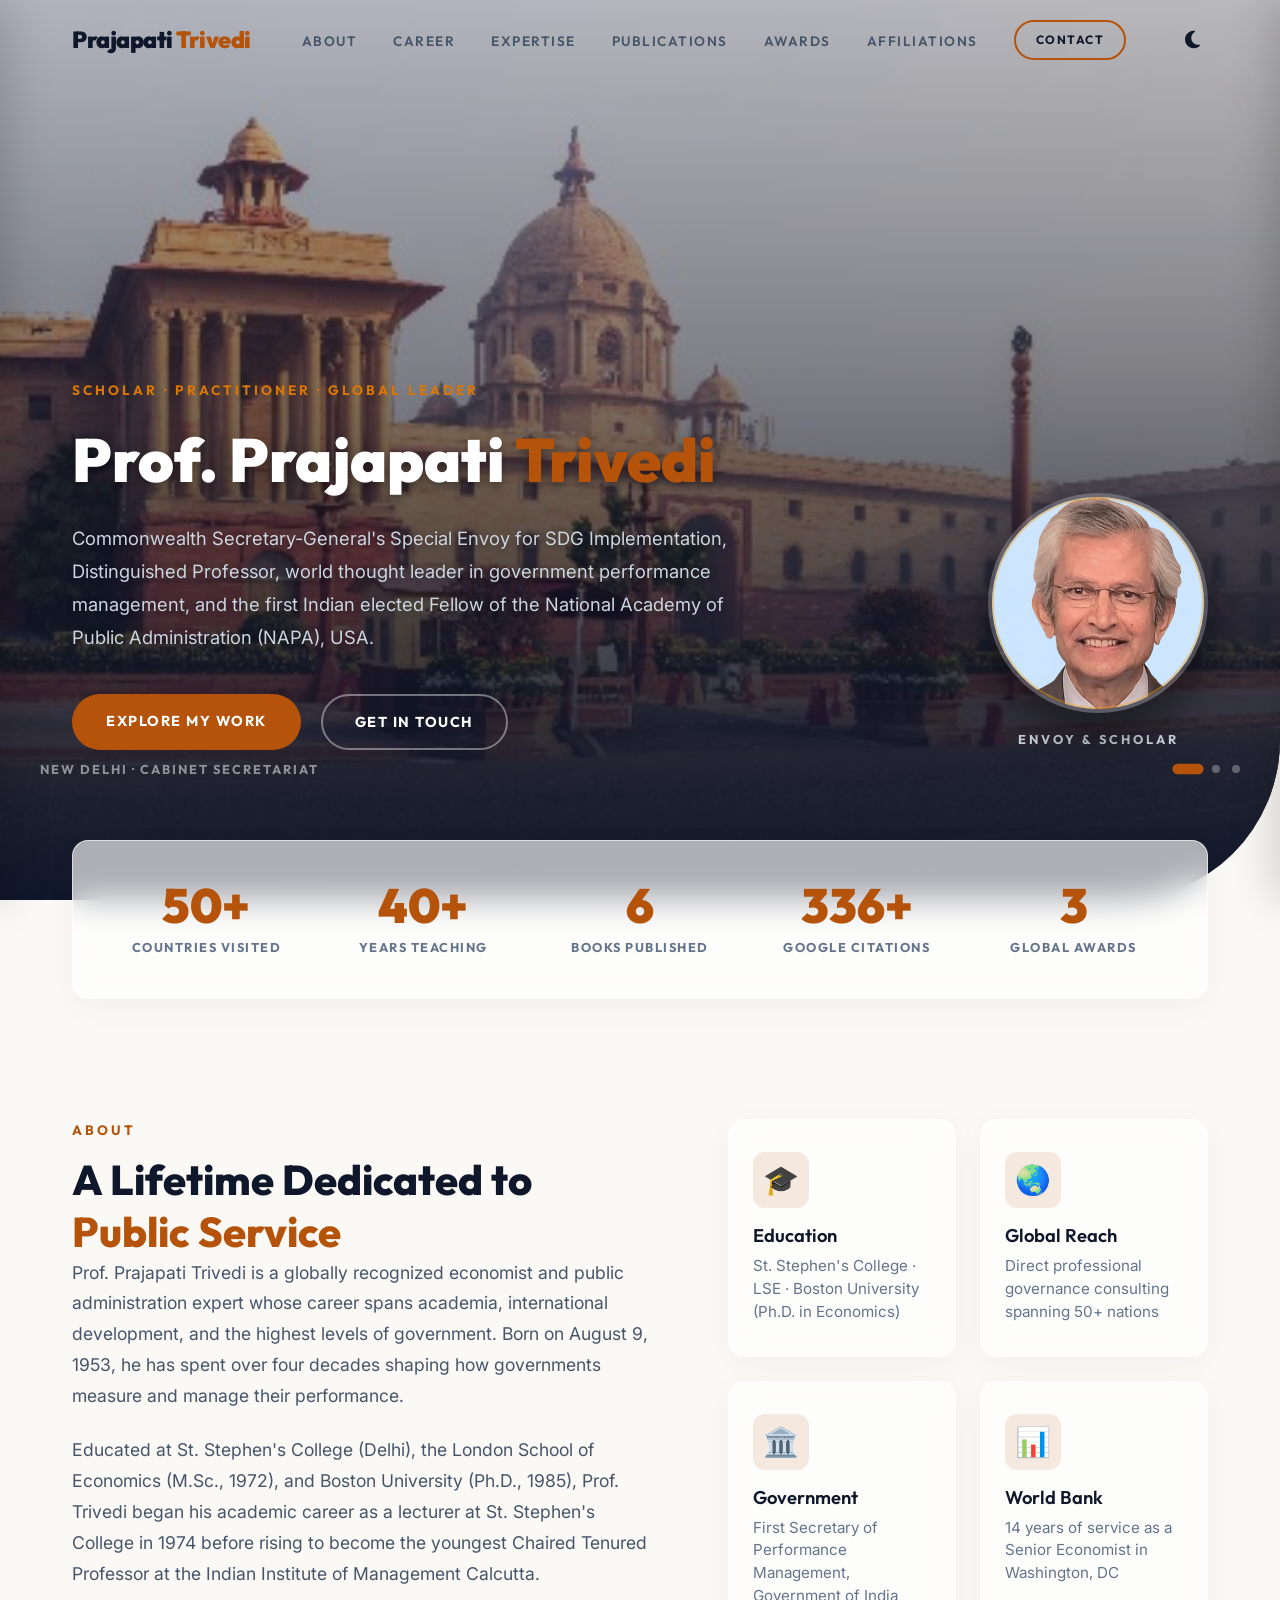
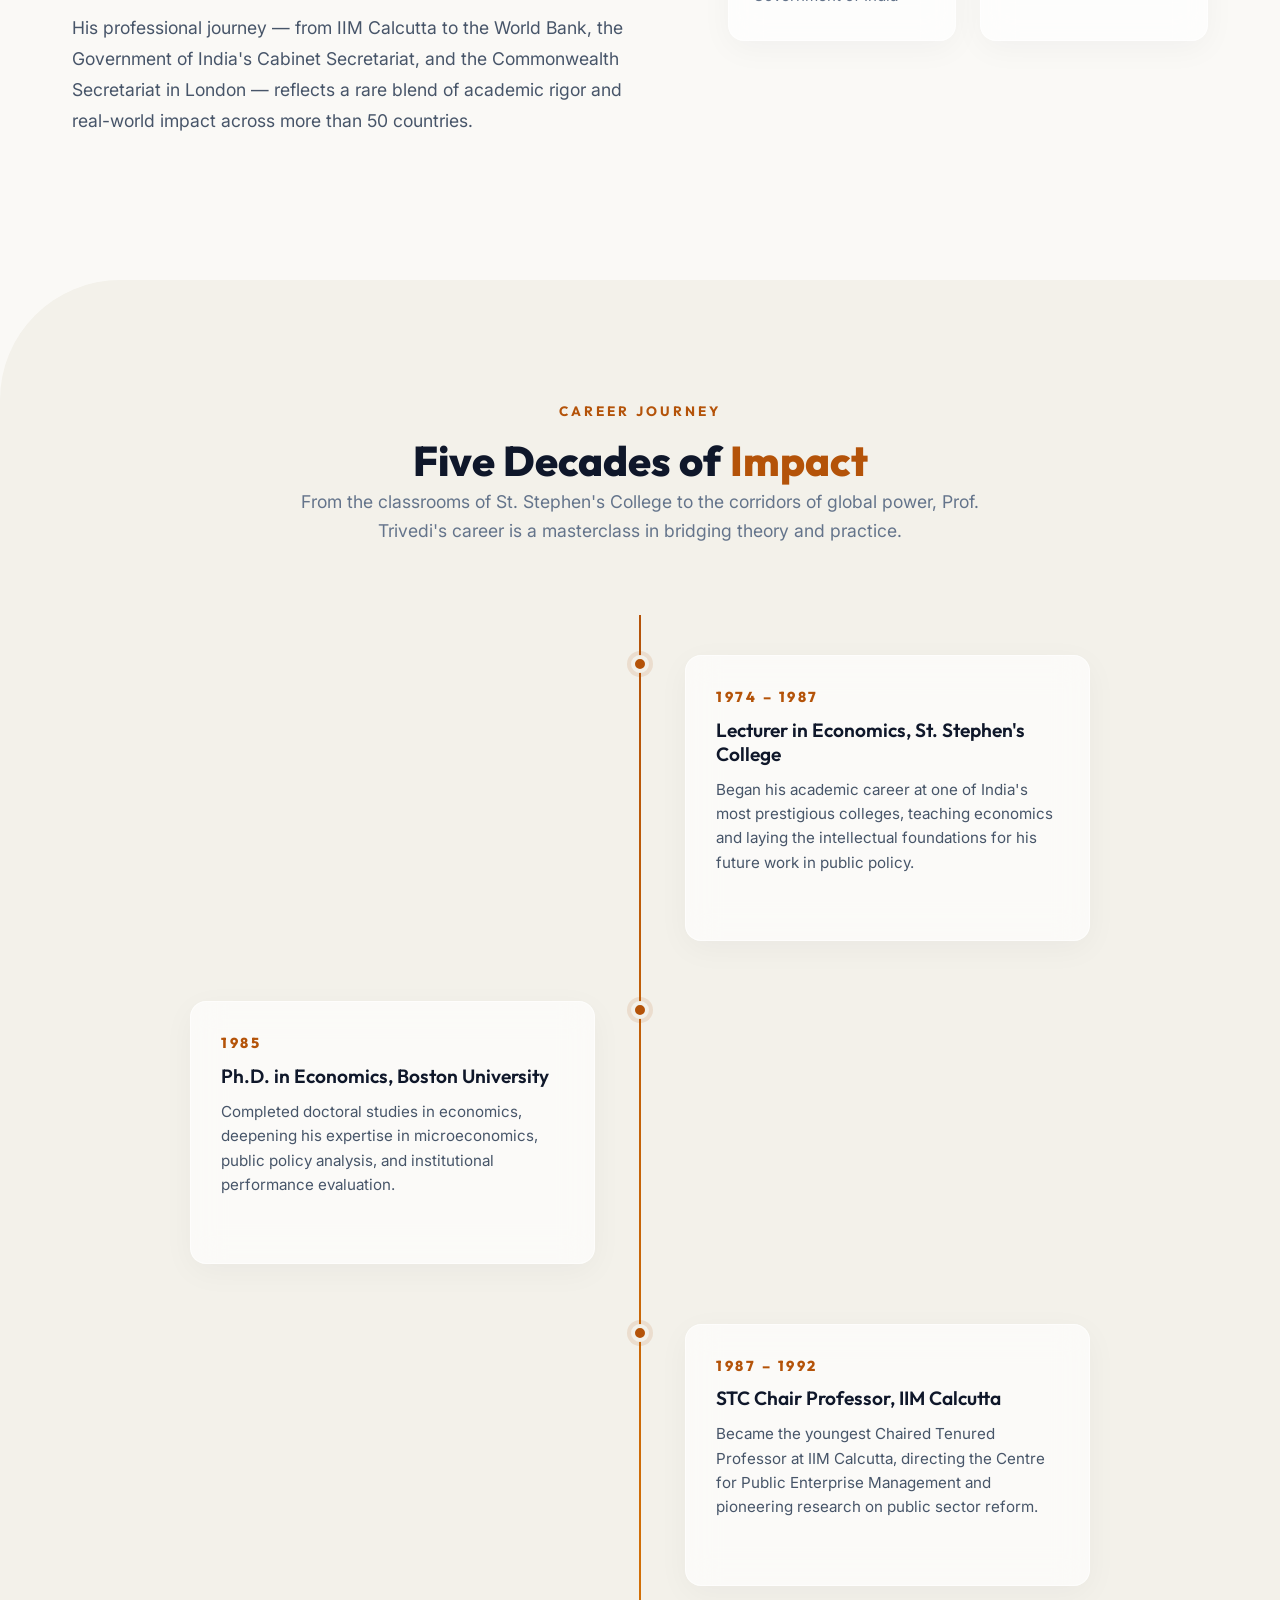
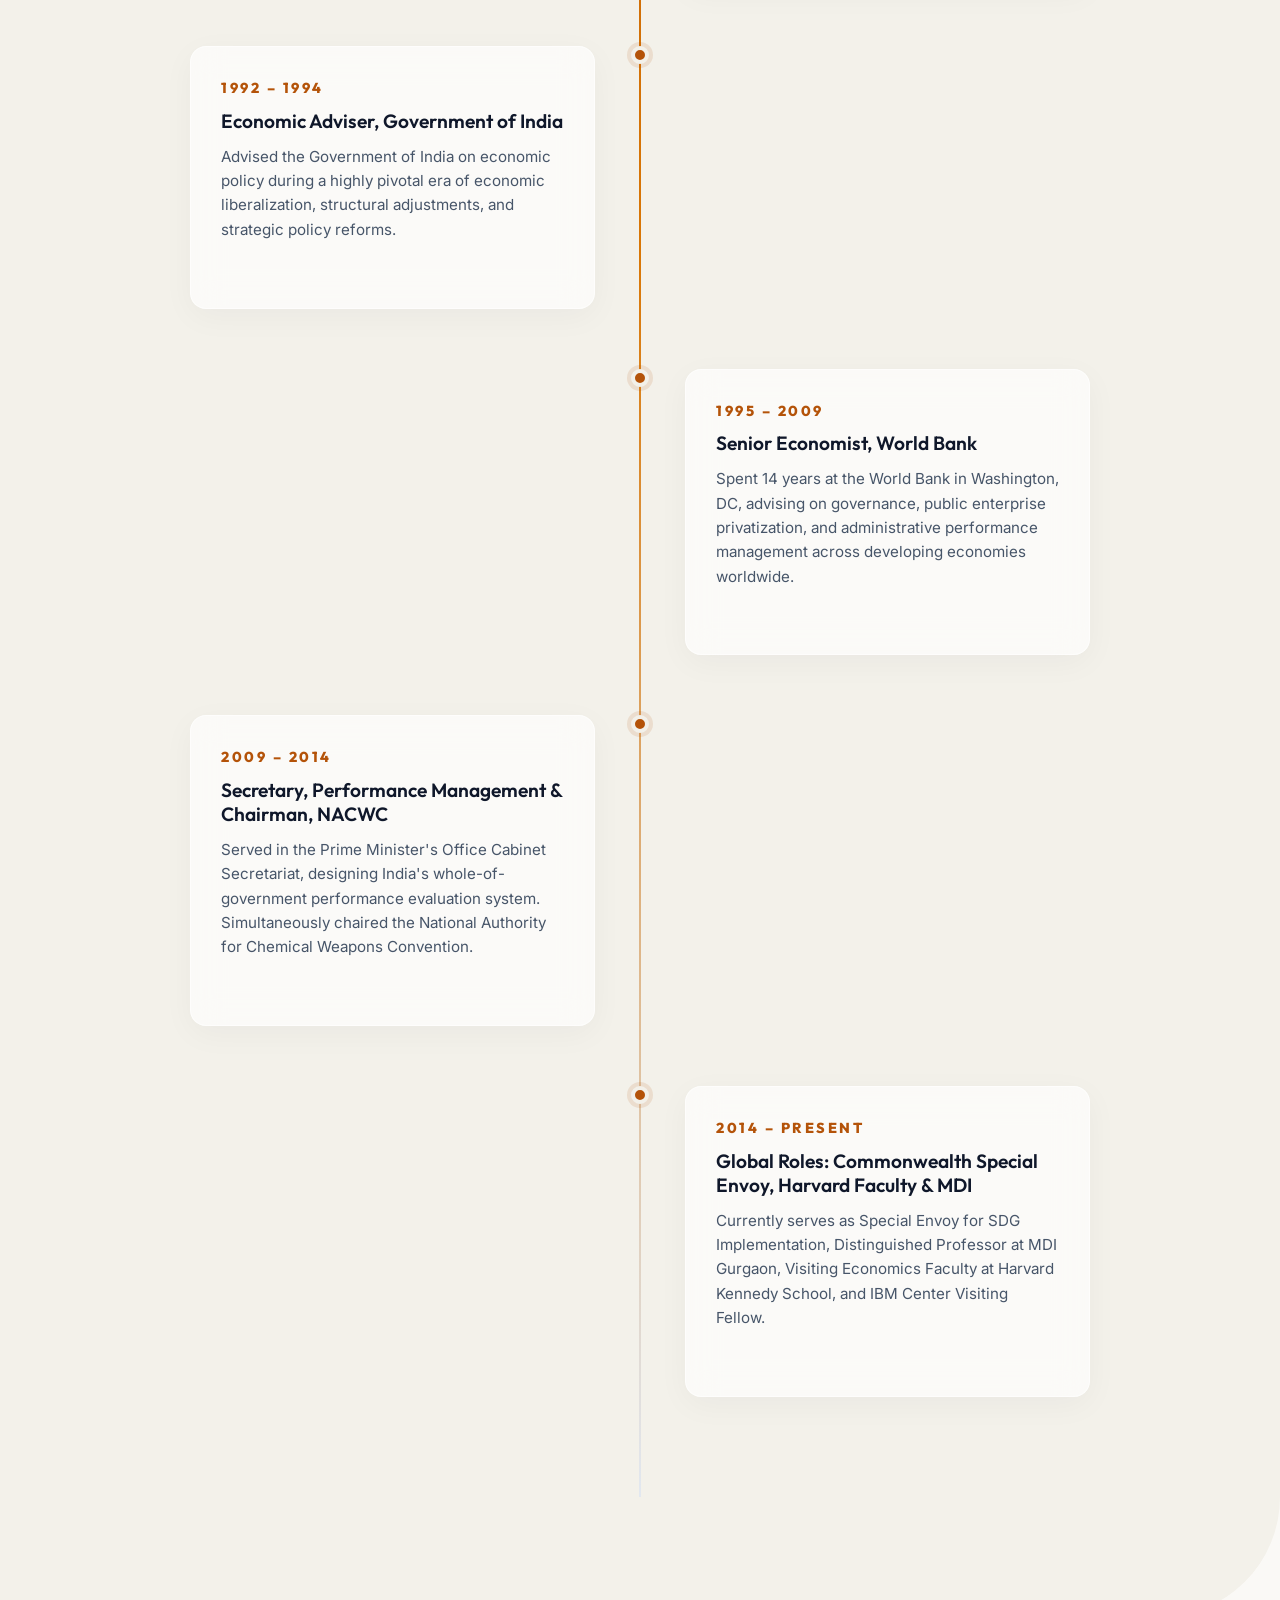
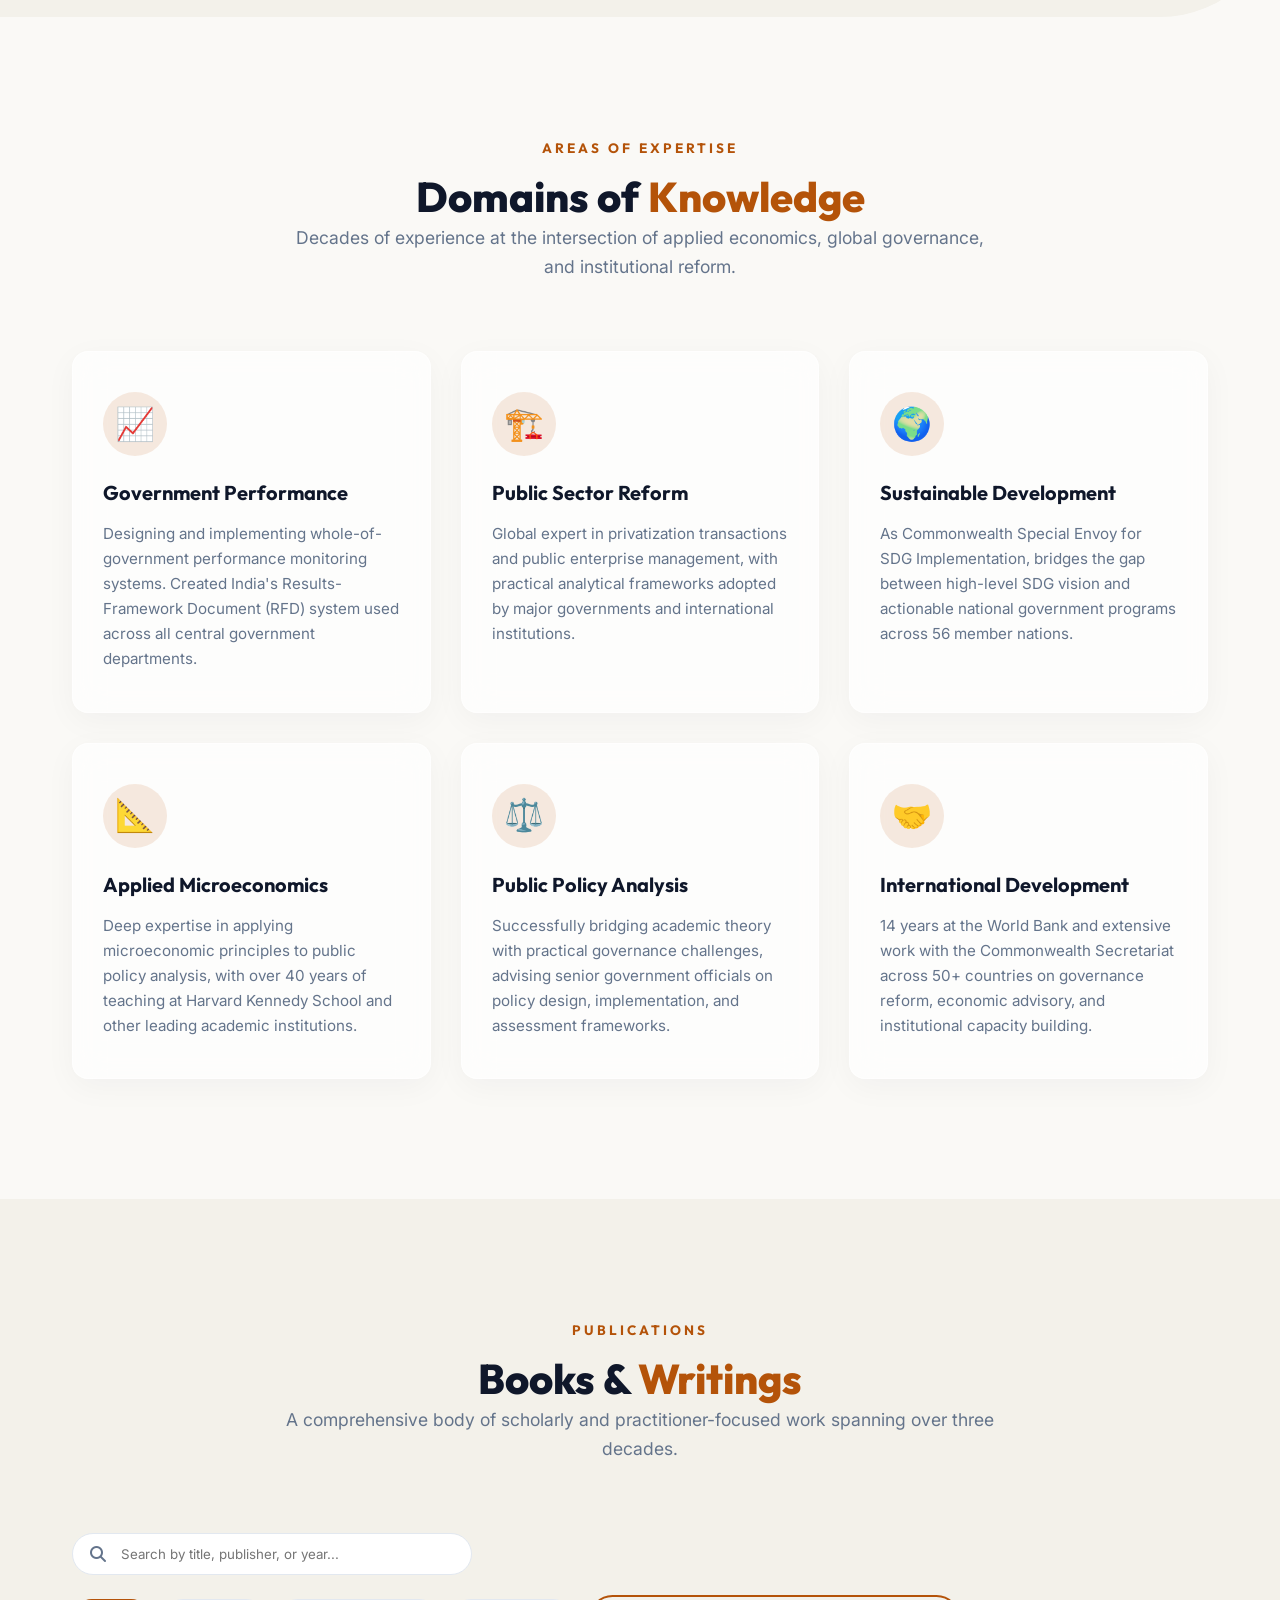
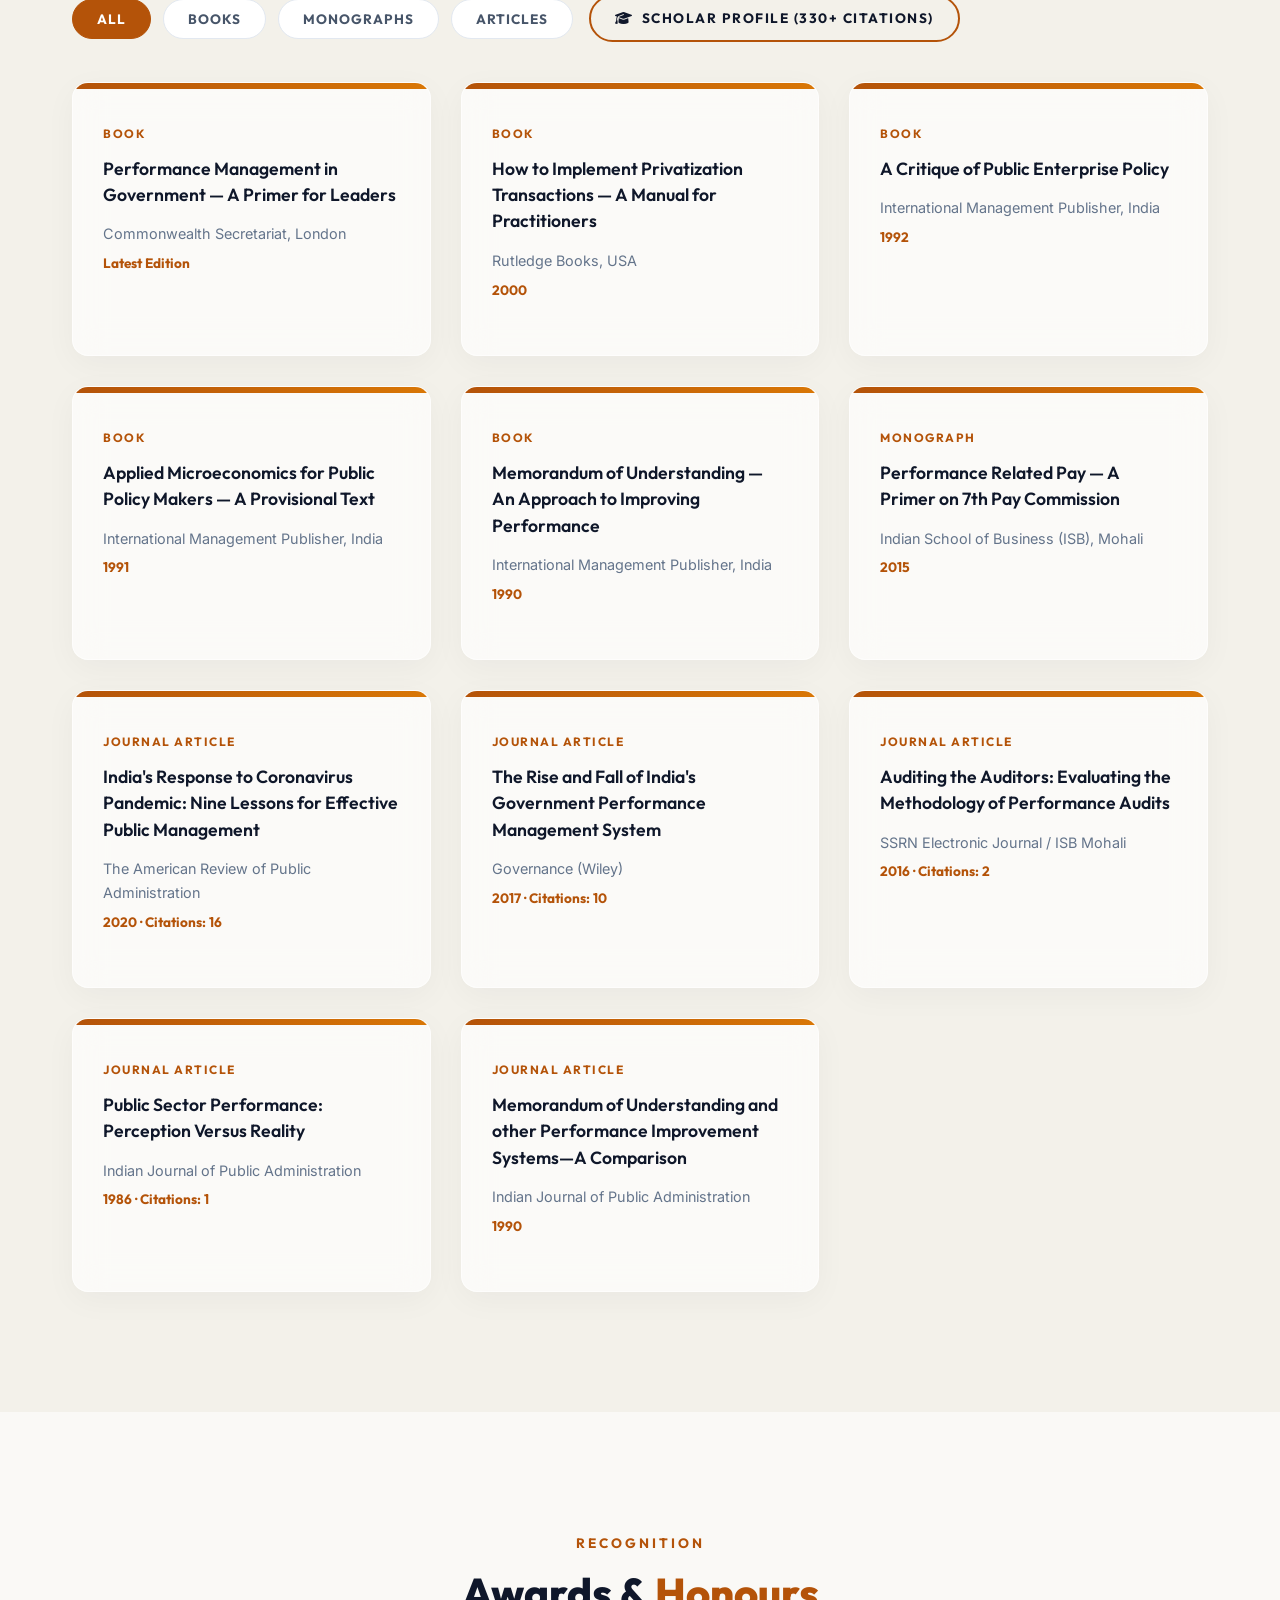
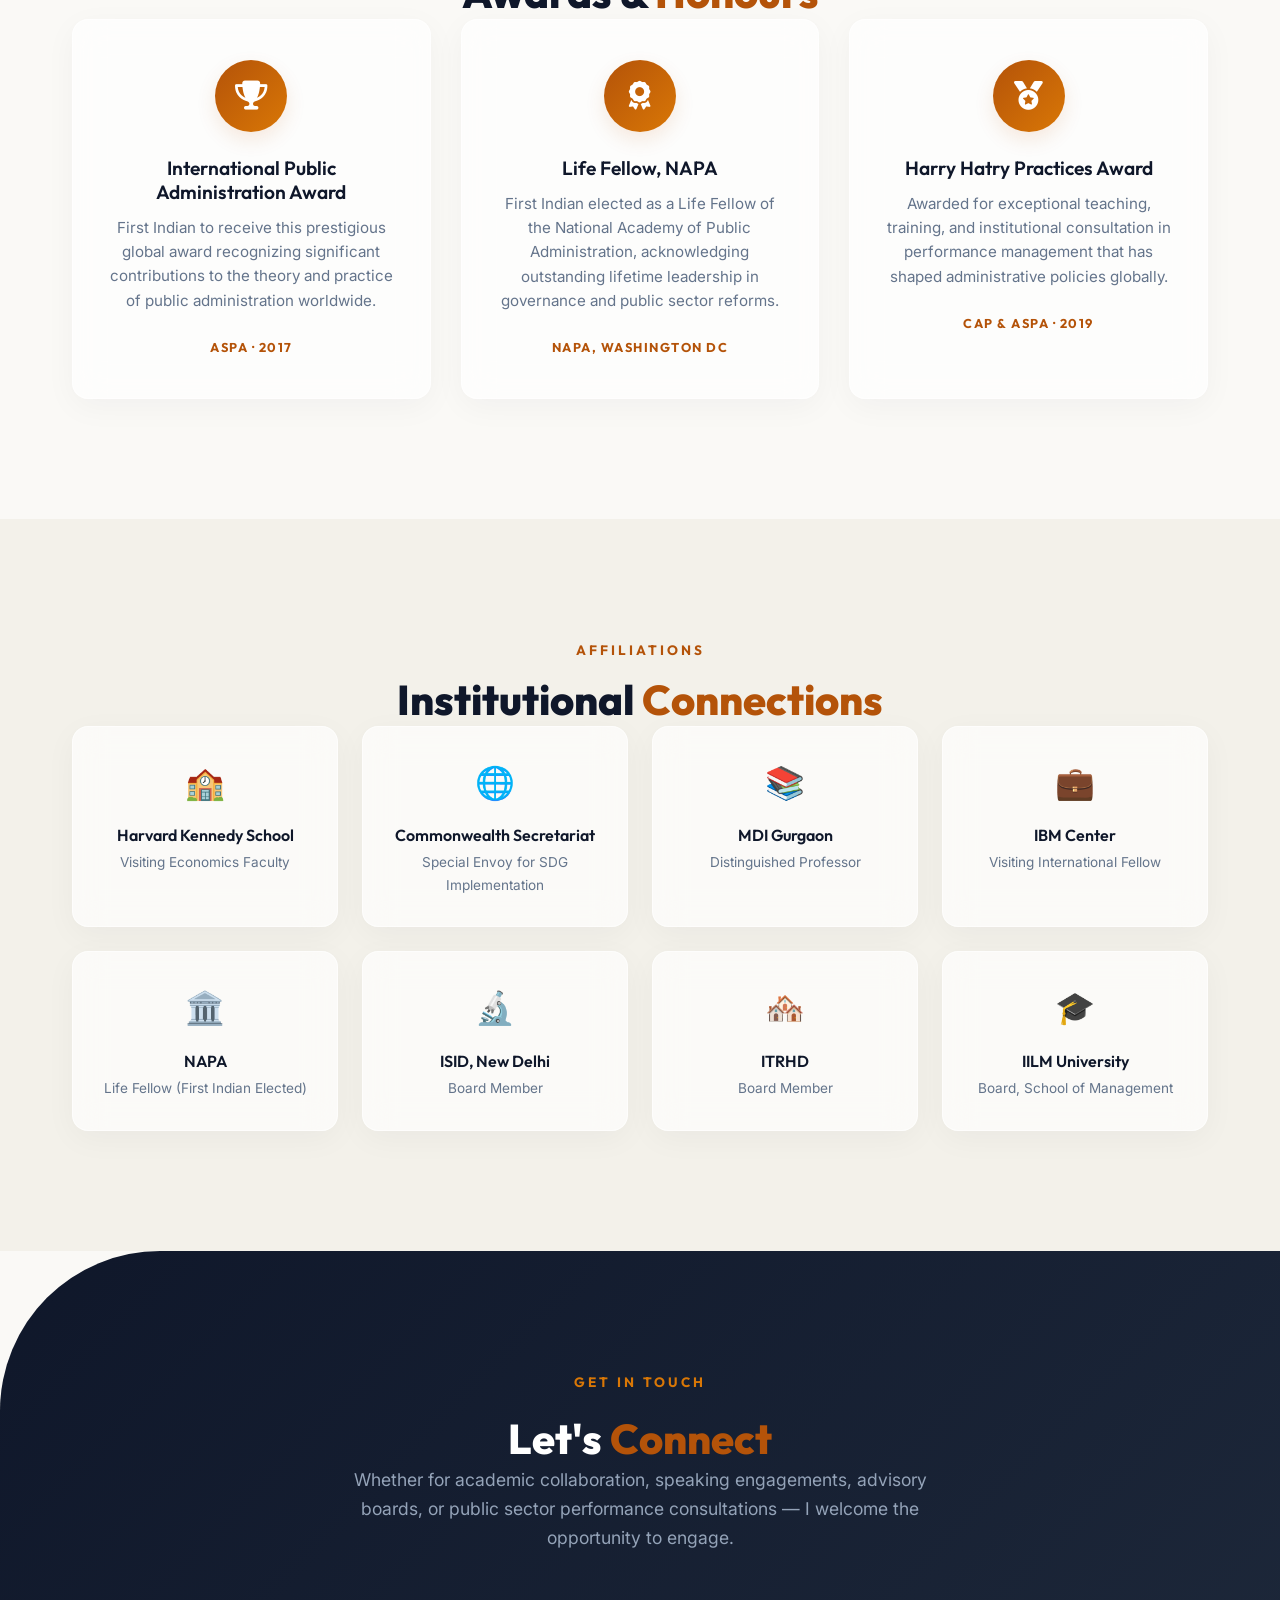
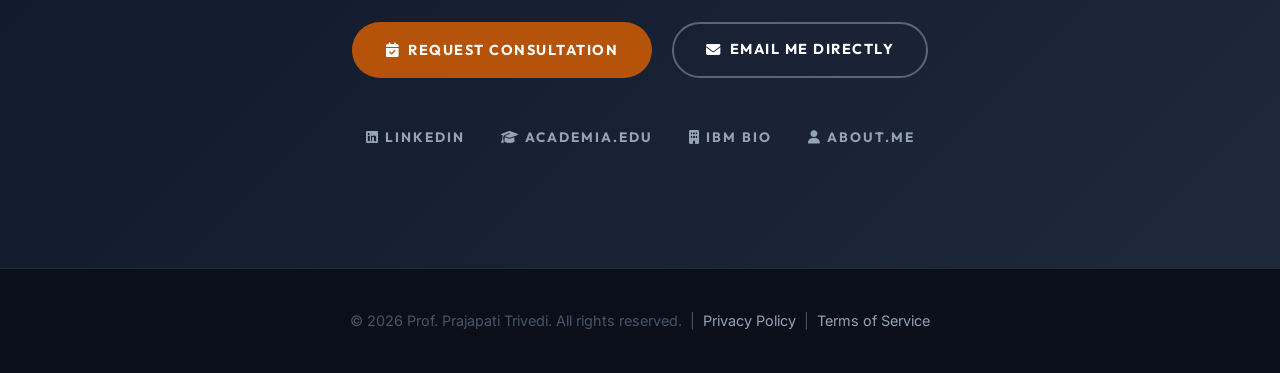
==== commit 2bfecfa4: "Integrate Prof. Trivedi's Google Scholar citation metrics and journal publications" ====
--- a/index.html
+++ b/index.html
@@ -123,6 +123,10 @@
           <div class="stat-label">Books Published</div>
         </div>
         <div class="stat-item">
+          <div class="stat-number" data-count="336">0</div>
+          <div class="stat-label">Google Citations</div>
+        </div>
+        <div class="stat-item">
           <div class="stat-number" data-count="3">0</div>
           <div class="stat-label">Global Awards</div>
         </div>
@@ -325,10 +329,16 @@
           <i class="fa-solid fa-magnifying-glass search-icon"></i>
           <input type="text" id="pub-search" placeholder="Search by title, publisher, or year...">
         </div>
-        <div class="pub-filters">
-          <button class="filter-btn active" data-filter="all">All</button>
-          <button class="filter-btn" data-filter="book">Books</button>
-          <button class="filter-btn" data-filter="monograph">Monographs</button>
+        <div style="display: flex; gap: 16px; align-items: center; flex-wrap: wrap;">
+          <div class="pub-filters">
+            <button class="filter-btn active" data-filter="all">All</button>
+            <button class="filter-btn" data-filter="book">Books</button>
+            <button class="filter-btn" data-filter="monograph">Monographs</button>
+            <button class="filter-btn" data-filter="journal">Articles</button>
+          </div>
+          <a href="https://scholar.google.com/citations?user=jY1iPbsAAAAJ&hl=en" target="_blank" class="btn btn-outline" style="padding: 10px 24px; font-size: 0.85rem; font-weight: 700; border-radius: var(--radius-full); display: inline-flex; align-items: center; gap: 8px;">
+            <i class="fa-solid fa-graduation-cap"></i> Scholar Profile (330+ Citations)
+          </a>
         </div>
       </div>
 
@@ -397,6 +407,61 @@
             <h4>Performance Related Pay — A Primer on 7th Pay Commission</h4>
             <p class="pub-publisher">Indian School of Business (ISB), Mohali</p>
             <p class="pub-year">2015</p>
+          </div>
+        </div>
+
+        <!-- Pub 7 -->
+        <div class="glass-panel pub-card reveal-element" data-type="journal">
+          <div class="pub-card-header"></div>
+          <div class="pub-card-body">
+            <span class="pub-tag">Journal Article</span>
+            <h4>India's Response to Coronavirus Pandemic: Nine Lessons for Effective Public Management</h4>
+            <p class="pub-publisher">The American Review of Public Administration</p>
+            <p class="pub-year">2020 · Citations: 16</p>
+          </div>
+        </div>
+
+        <!-- Pub 8 -->
+        <div class="glass-panel pub-card reveal-element" data-type="journal" style="transition-delay: 0.1s;">
+          <div class="pub-card-header"></div>
+          <div class="pub-card-body">
+            <span class="pub-tag">Journal Article</span>
+            <h4>The Rise and Fall of India's Government Performance Management System</h4>
+            <p class="pub-publisher">Governance (Wiley)</p>
+            <p class="pub-year">2017 · Citations: 10</p>
+          </div>
+        </div>
+
+        <!-- Pub 9 -->
+        <div class="glass-panel pub-card reveal-element" data-type="journal" style="transition-delay: 0.2s;">
+          <div class="pub-card-header"></div>
+          <div class="pub-card-body">
+            <span class="pub-tag">Journal Article</span>
+            <h4>Auditing the Auditors: Evaluating the Methodology of Performance Audits</h4>
+            <p class="pub-publisher">SSRN Electronic Journal / ISB Mohali</p>
+            <p class="pub-year">2016 · Citations: 2</p>
+          </div>
+        </div>
+
+        <!-- Pub 10 -->
+        <div class="glass-panel pub-card reveal-element" data-type="journal">
+          <div class="pub-card-header"></div>
+          <div class="pub-card-body">
+            <span class="pub-tag">Journal Article</span>
+            <h4>Public Sector Performance: Perception Versus Reality</h4>
+            <p class="pub-publisher">Indian Journal of Public Administration</p>
+            <p class="pub-year">1986 · Citations: 1</p>
+          </div>
+        </div>
+
+        <!-- Pub 11 -->
+        <div class="glass-panel pub-card reveal-element" data-type="journal" style="transition-delay: 0.1s;">
+          <div class="pub-card-header"></div>
+          <div class="pub-card-body">
+            <span class="pub-tag">Journal Article</span>
+            <h4>Memorandum of Understanding and other Performance Improvement Systems—A Comparison</h4>
+            <p class="pub-publisher">Indian Journal of Public Administration</p>
+            <p class="pub-year">1990</p>
           </div>
         </div>
 
--- a/styles.css
+++ b/styles.css
@@ -502,7 +502,7 @@
 
 .stats-grid {
   display: grid;
-  grid-template-columns: repeat(4, 1fr);
+  grid-template-columns: repeat(5, 1fr);
   gap: 30px;
   padding: 40px;
 }
@@ -1392,7 +1392,7 @@
     display: none;
   }
   .stats-grid {
-    grid-template-columns: repeat(2, 1fr);
+    grid-template-columns: repeat(3, 1fr);
     padding: 30px;
     gap: 20px;
   }
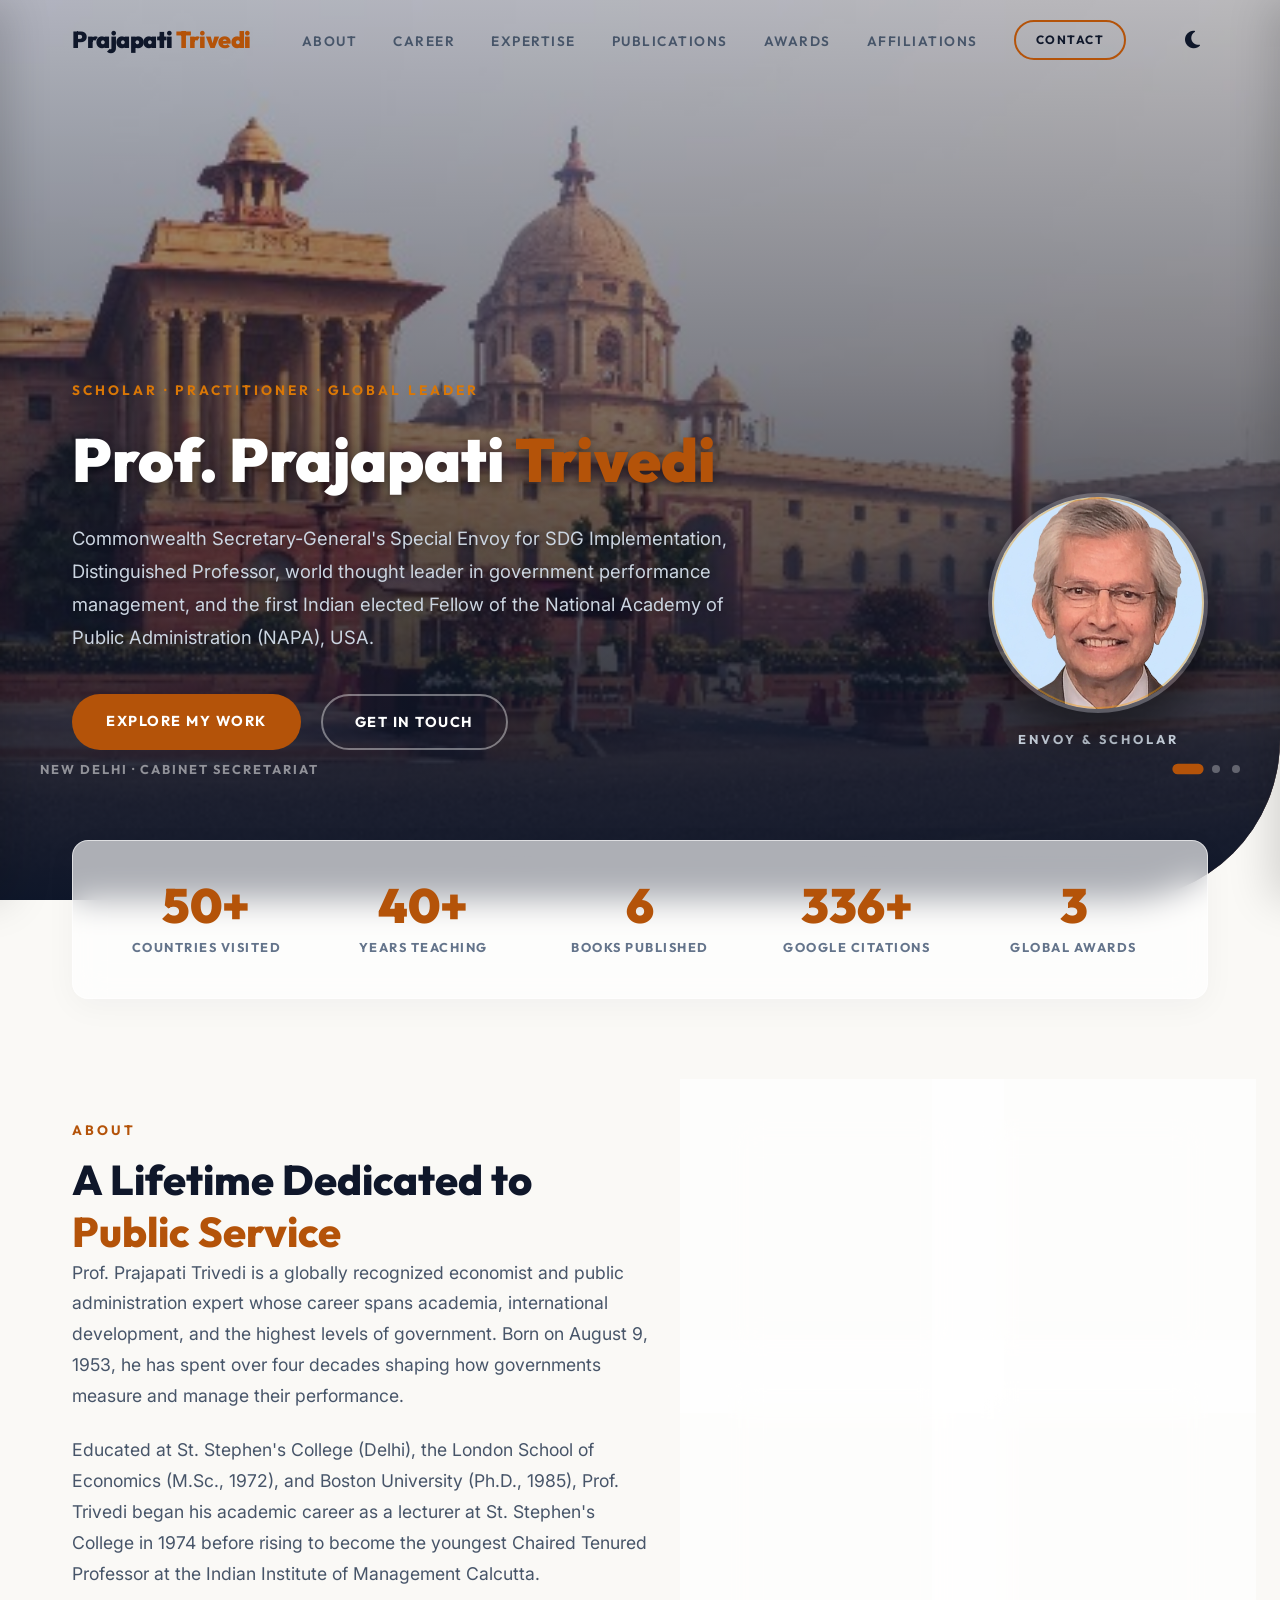
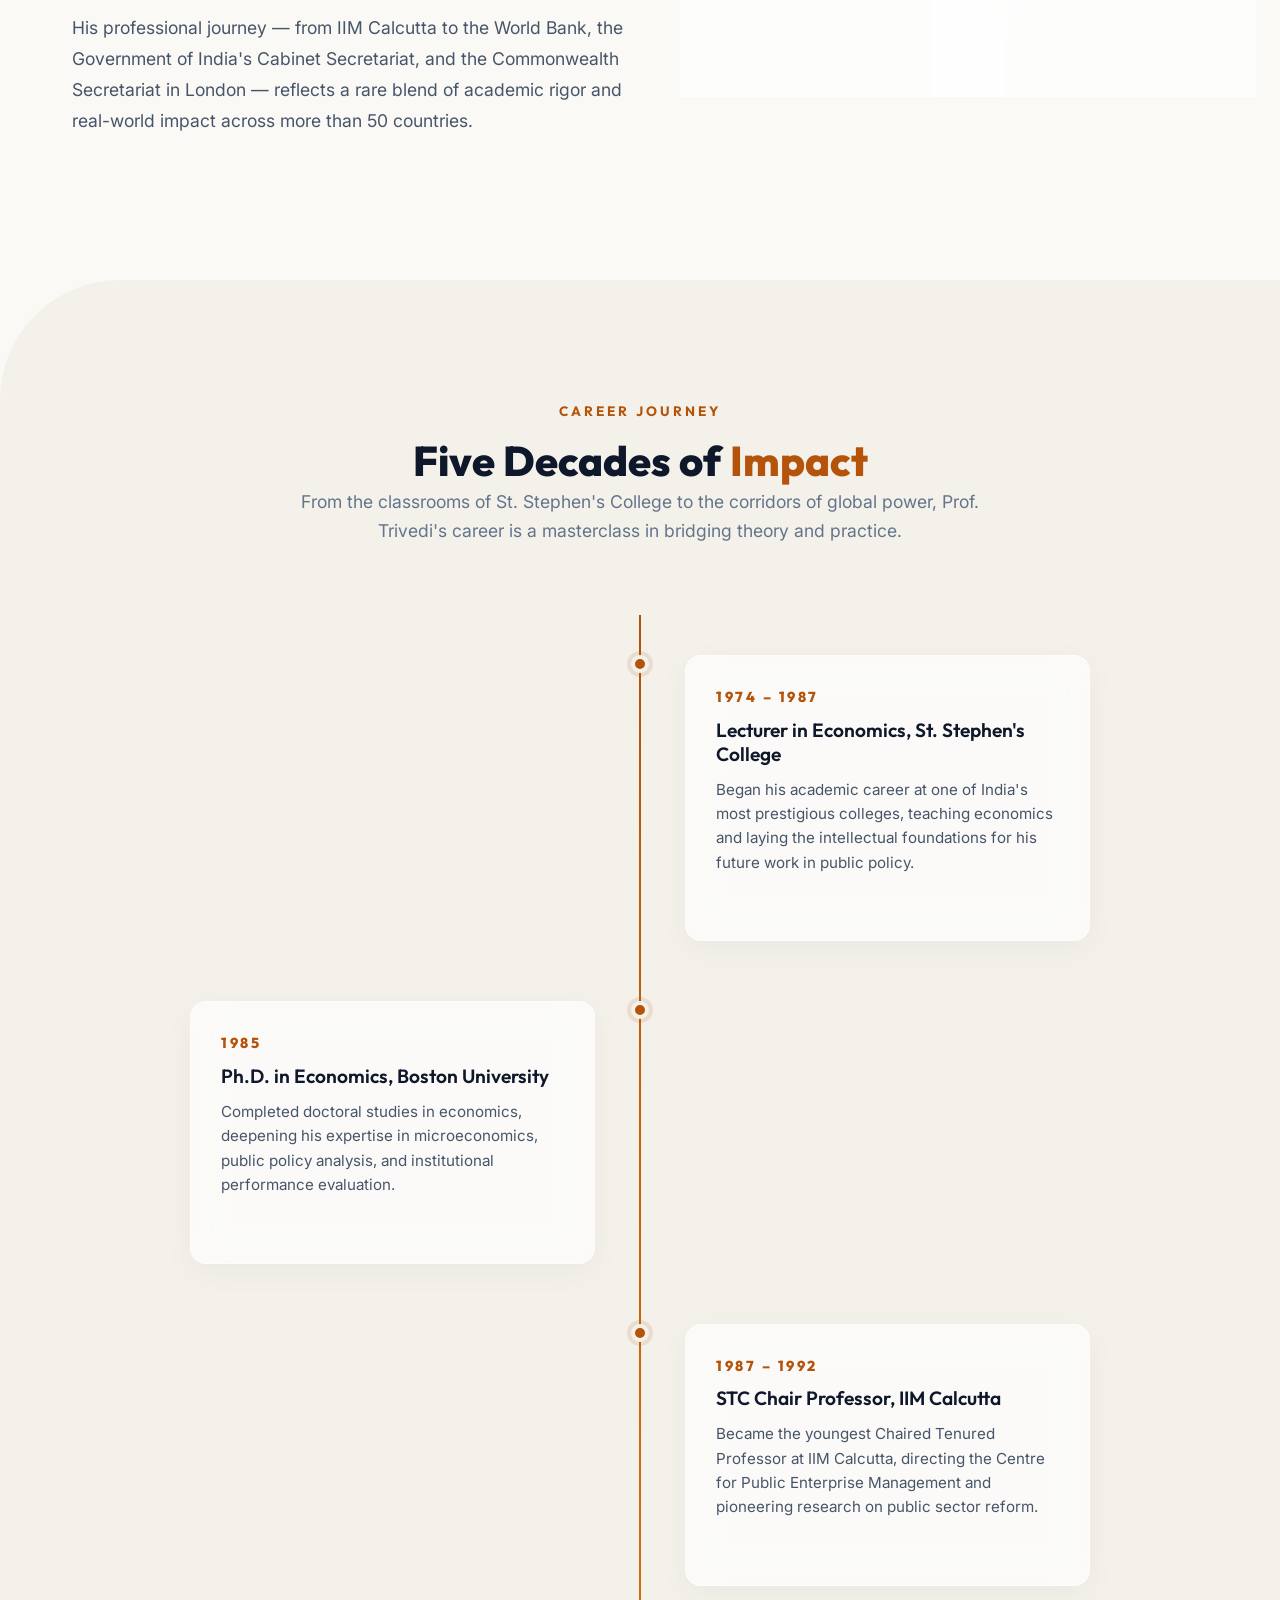
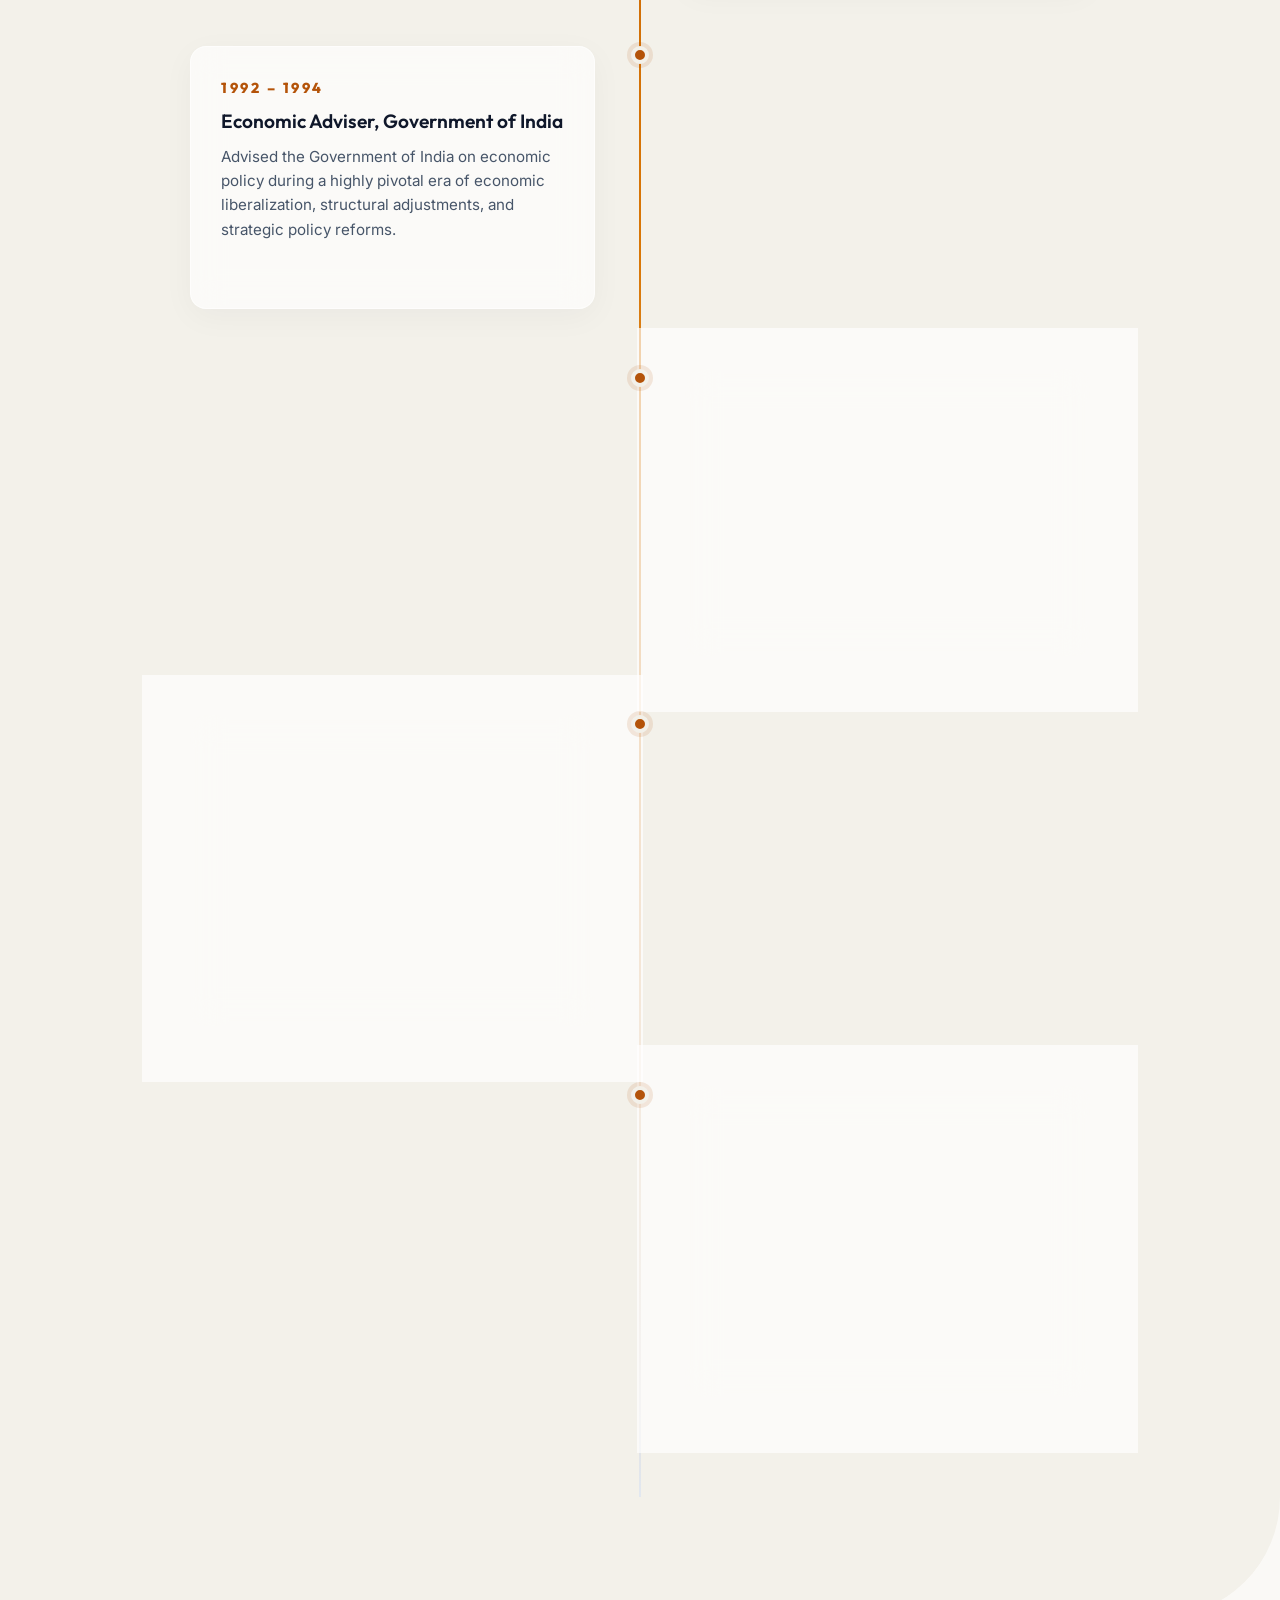
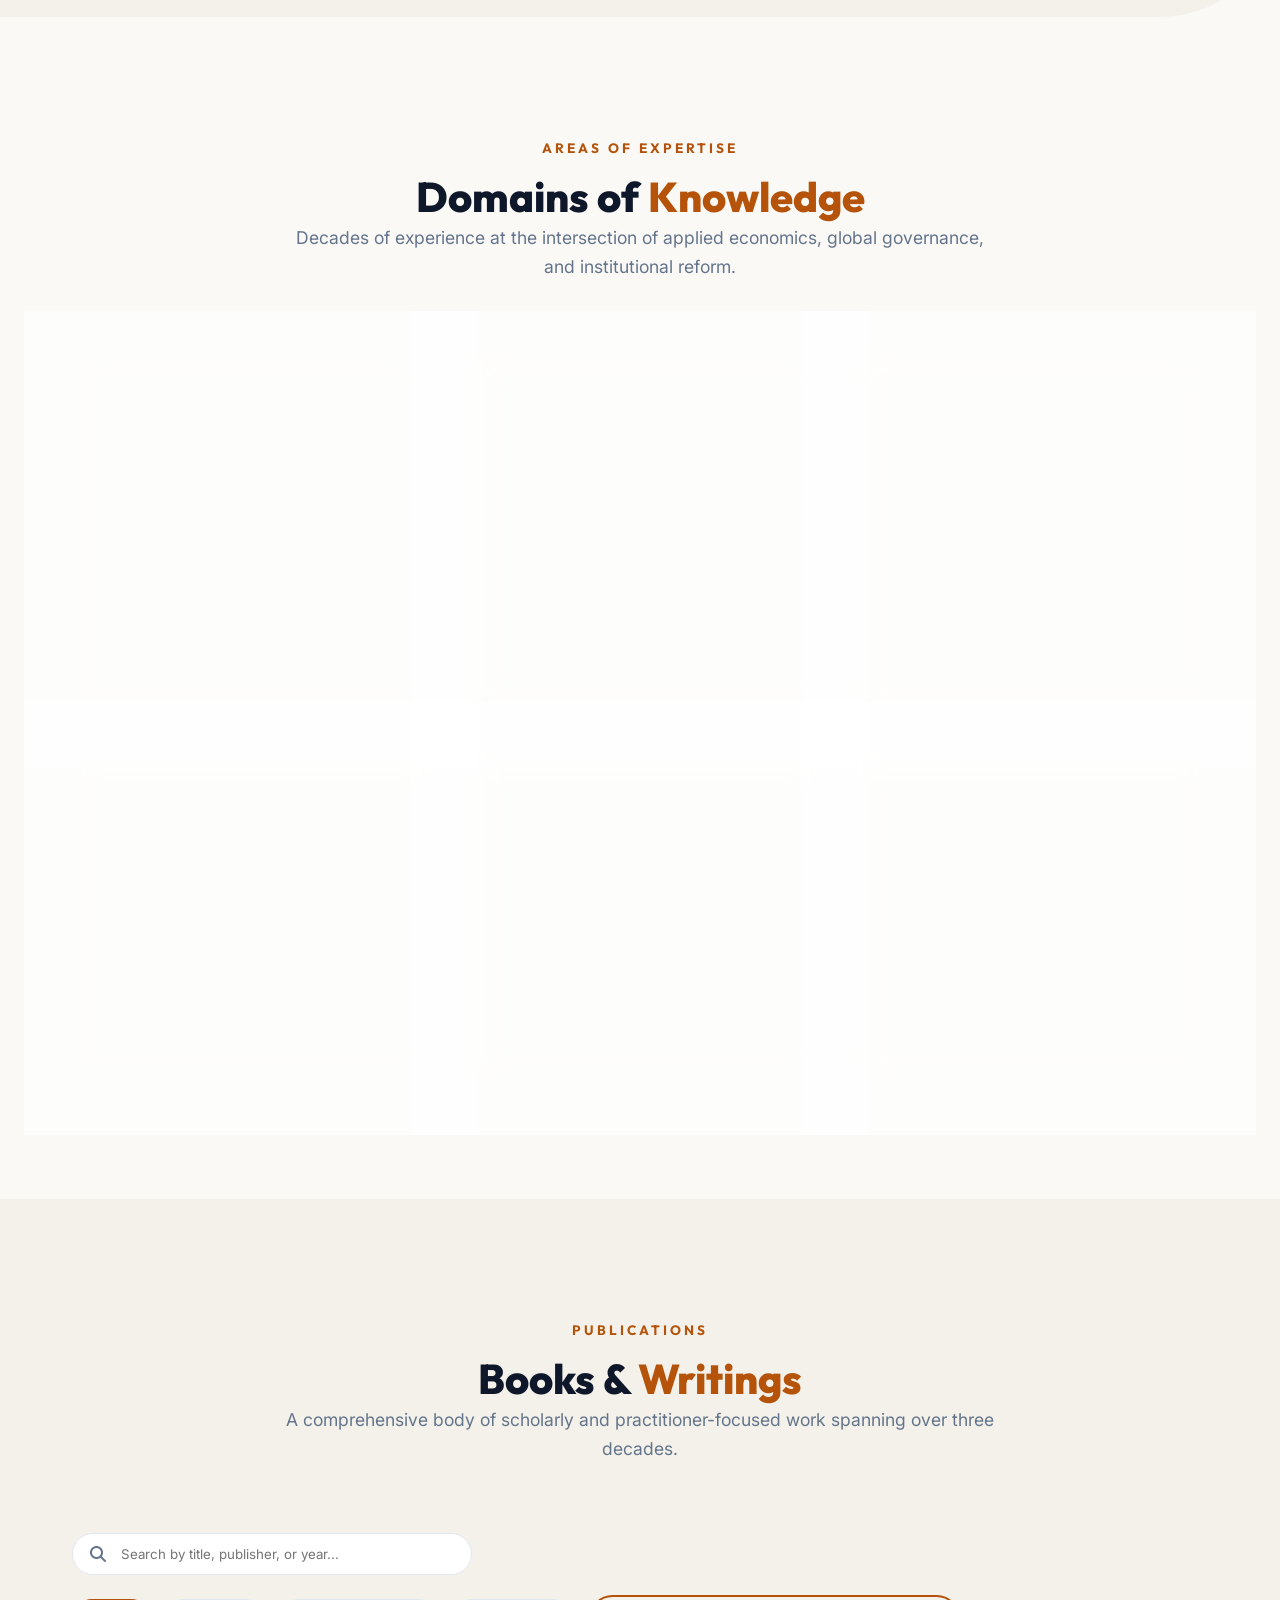
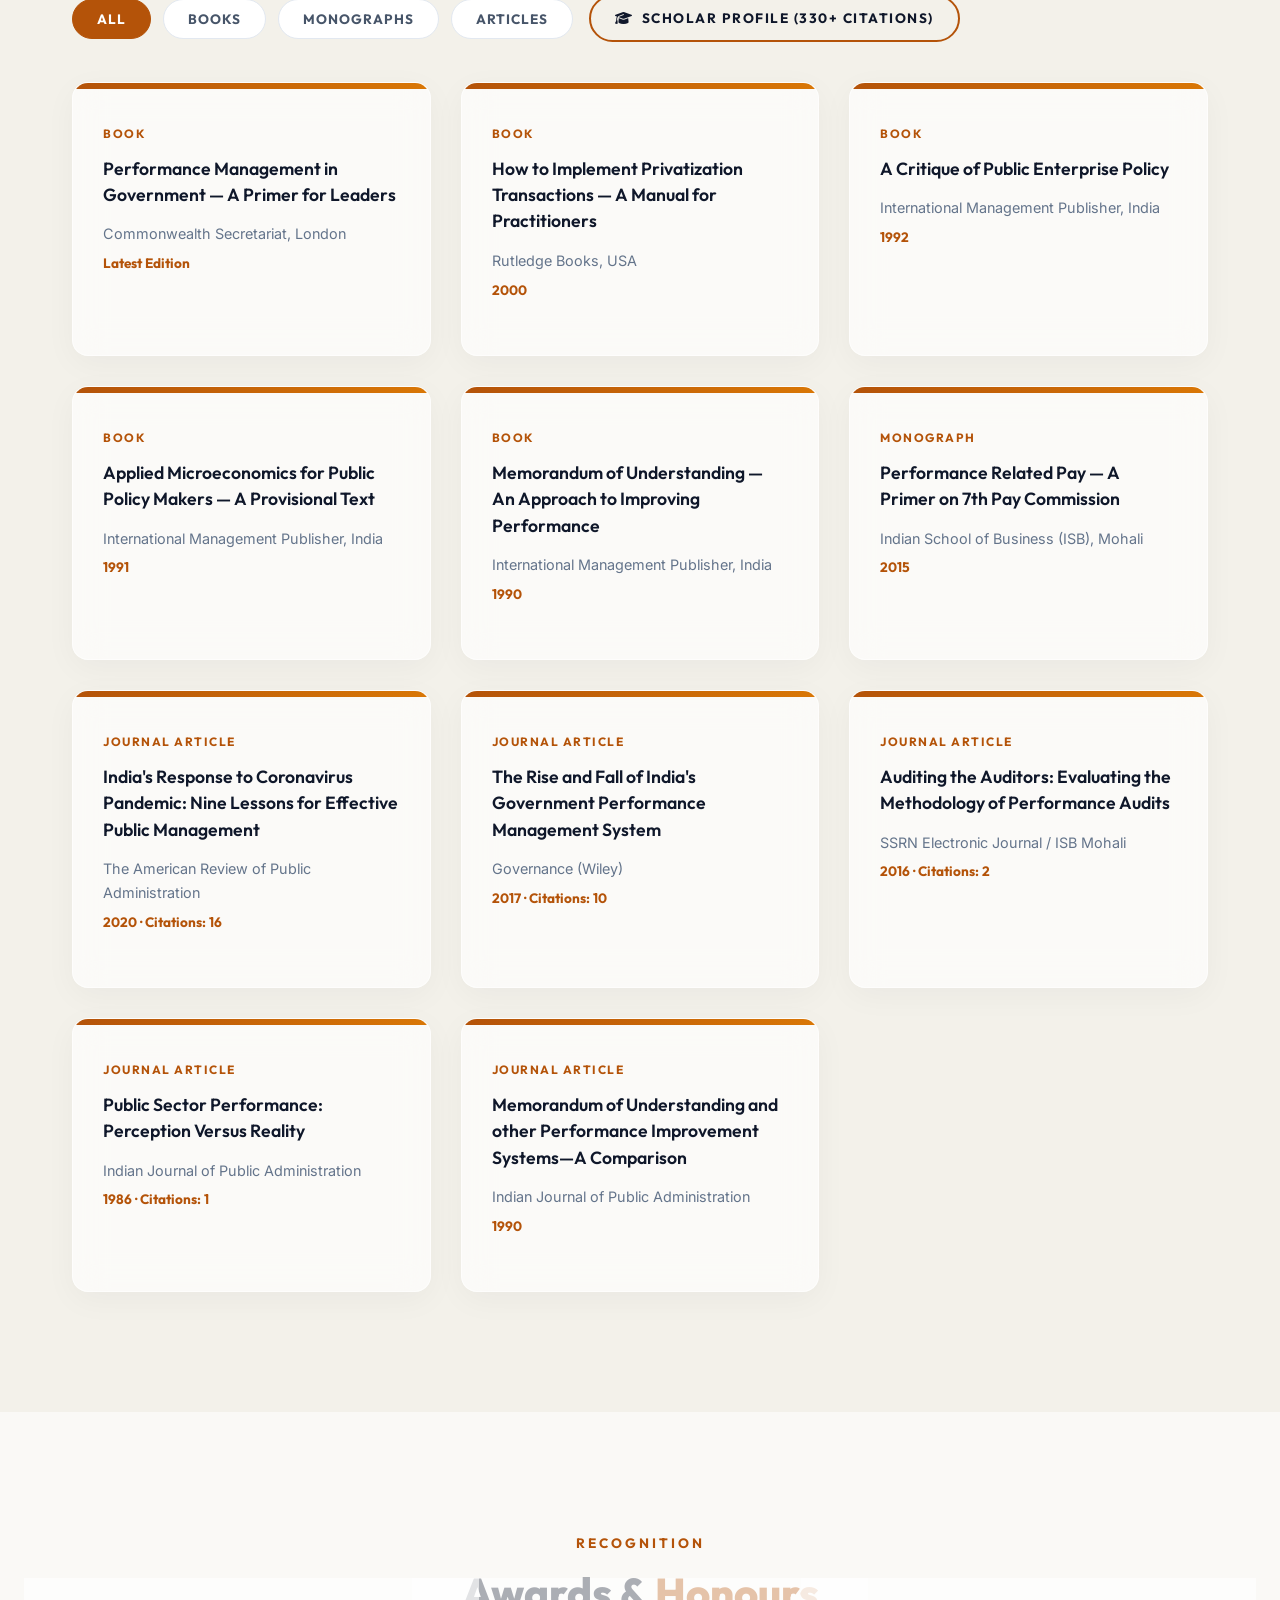
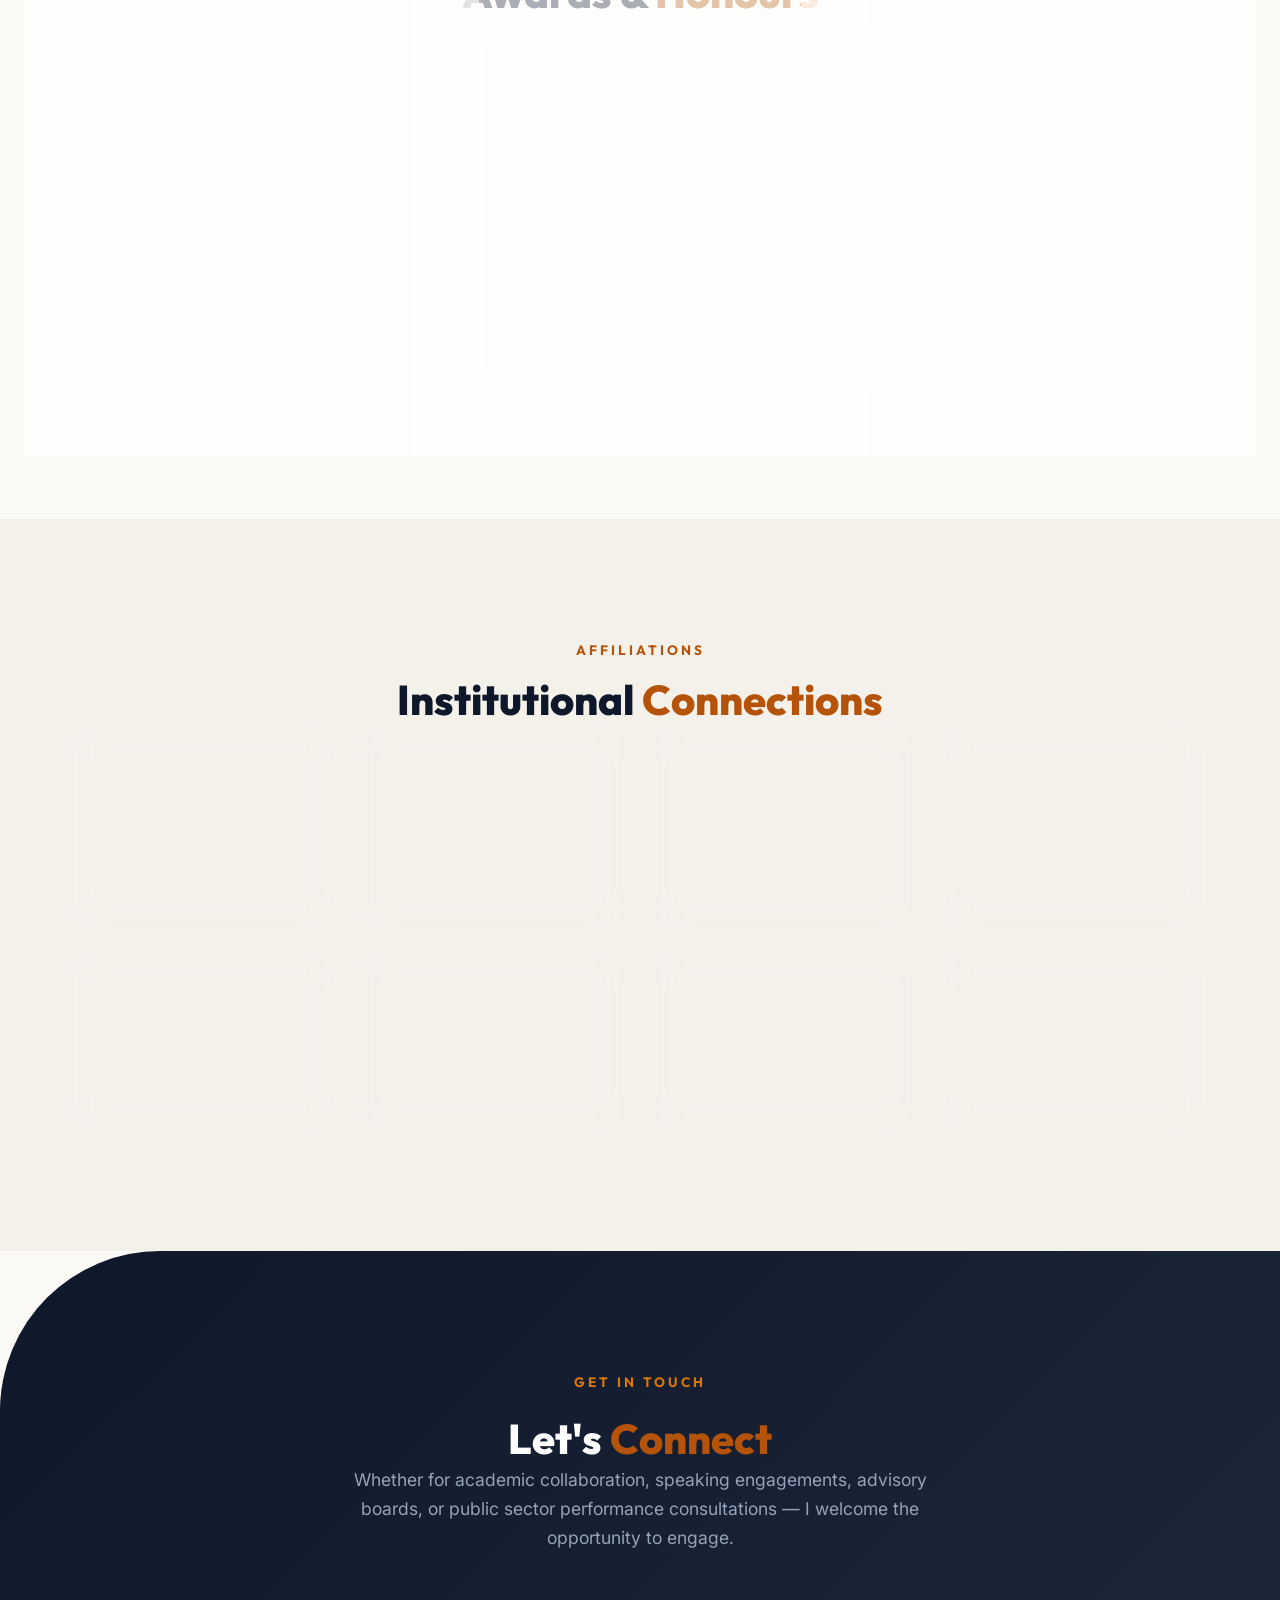
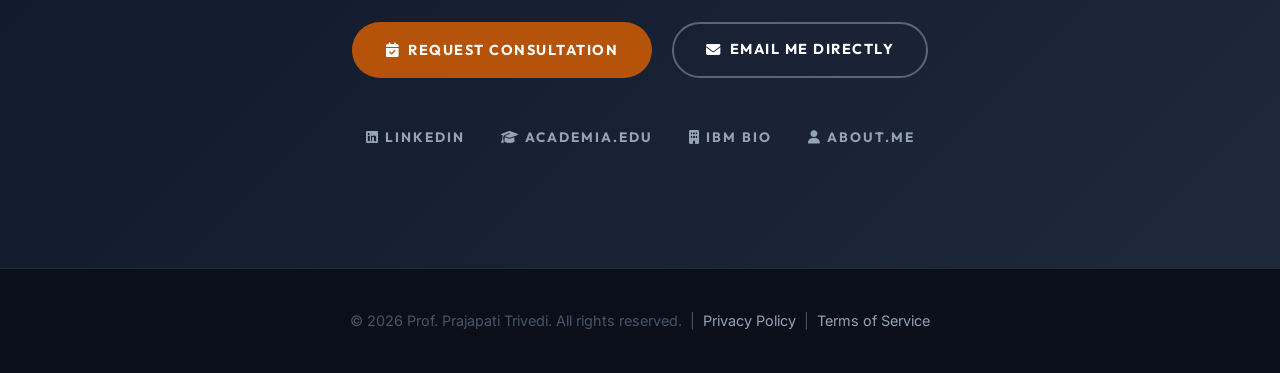
==== commit b5c02d13: "Deploy readiness setup: Open Graph tags, sitemaps, robots.txt, and custom 404 page" ====
--- a/index.html
+++ b/index.html
@@ -7,6 +7,27 @@
   <!-- Meta tags for SEO -->
   <meta name="description" content="Official portfolio of Prof. Prajapati Trivedi. Special Envoy for SDG Implementation, Distinguished Professor, world thought leader in government performance management, and NAPA Life Fellow.">
   <meta name="keywords" content="Prajapati Trivedi, Government Performance Management, SDG Special Envoy, World Bank Economist, Public Administration, Public Sector Reform, Harvard Kennedy School">
+  
+  <!-- Open Graph / Facebook / LinkedIn -->
+  <meta property="og:type" content="website">
+  <meta property="og:url" content="https://www.prajapatitrivedi.com/">
+  <meta property="og:title" content="Prof. Prajapati Trivedi — Scholar · Practitioner · Global Leader">
+  <meta property="og:description" content="Official portfolio of Prof. Prajapati Trivedi. Special Envoy for SDG Implementation, Distinguished Professor, world thought leader in government performance management, and NAPA Life Fellow.">
+  <meta property="og:image" content="https://www.prajapatitrivedi.com/assets/avatar.png">
+
+  <!-- Twitter -->
+  <meta property="twitter:card" content="summary_large_image">
+  <meta property="twitter:url" content="https://www.prajapatitrivedi.com/">
+  <meta property="twitter:title" content="Prof. Prajapati Trivedi — Scholar · Practitioner · Global Leader">
+  <meta property="twitter:description" content="Official portfolio of Prof. Prajapati Trivedi. Special Envoy for SDG Implementation, Distinguished Professor, world thought leader in government performance management, and NAPA Life Fellow.">
+  <meta property="twitter:image" content="https://www.prajapatitrivedi.com/assets/avatar.png">
+
+  <!-- Favicon & App Icons -->
+  <link rel="icon" type="image/png" sizes="32x32" href="assets/favicon-32x32.png">
+  <link rel="icon" type="image/png" sizes="16x16" href="assets/favicon-16x16.png">
+  <link rel="apple-touch-icon" sizes="180x180" href="assets/apple-touch-icon.png">
+  <link rel="shortcut icon" href="assets/favicon.ico">
+
   <!-- Stylesheets -->
   <link rel="stylesheet" href="styles.css">
   <!-- FontAwesome for icons -->
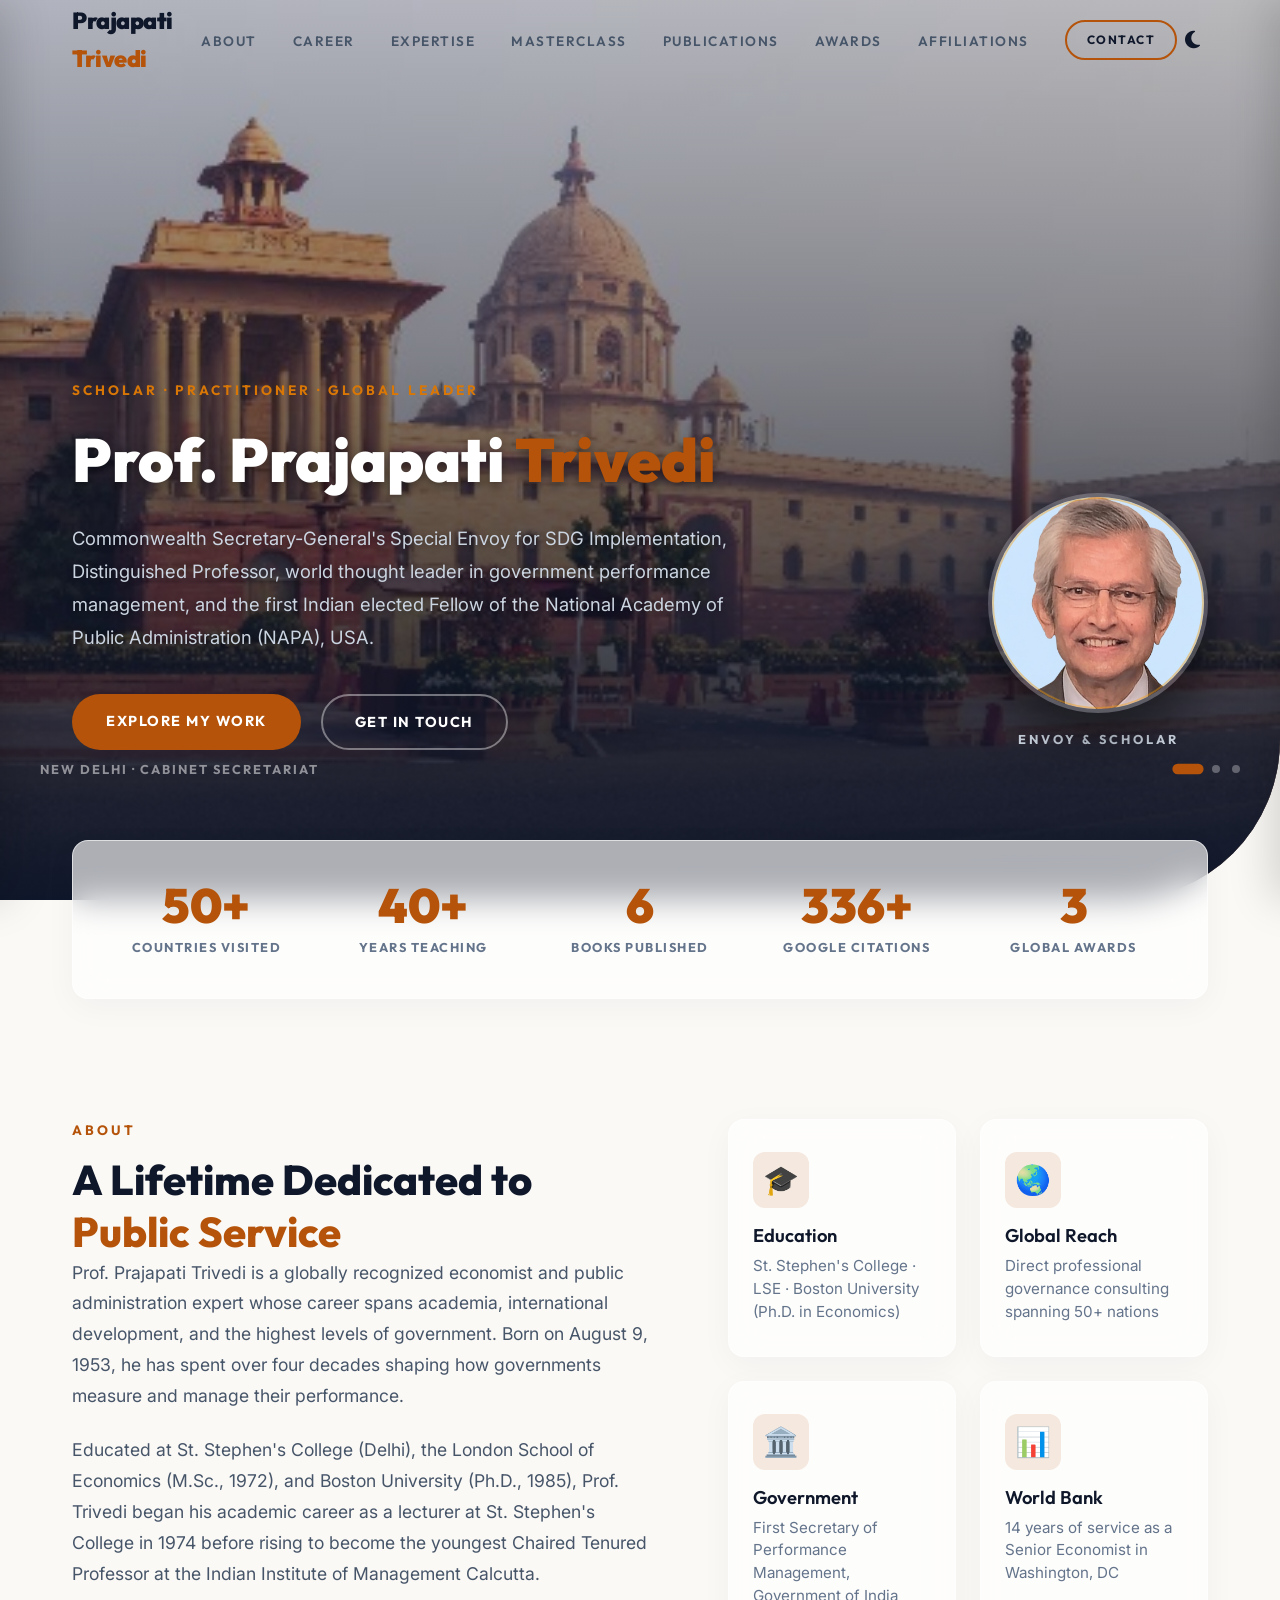
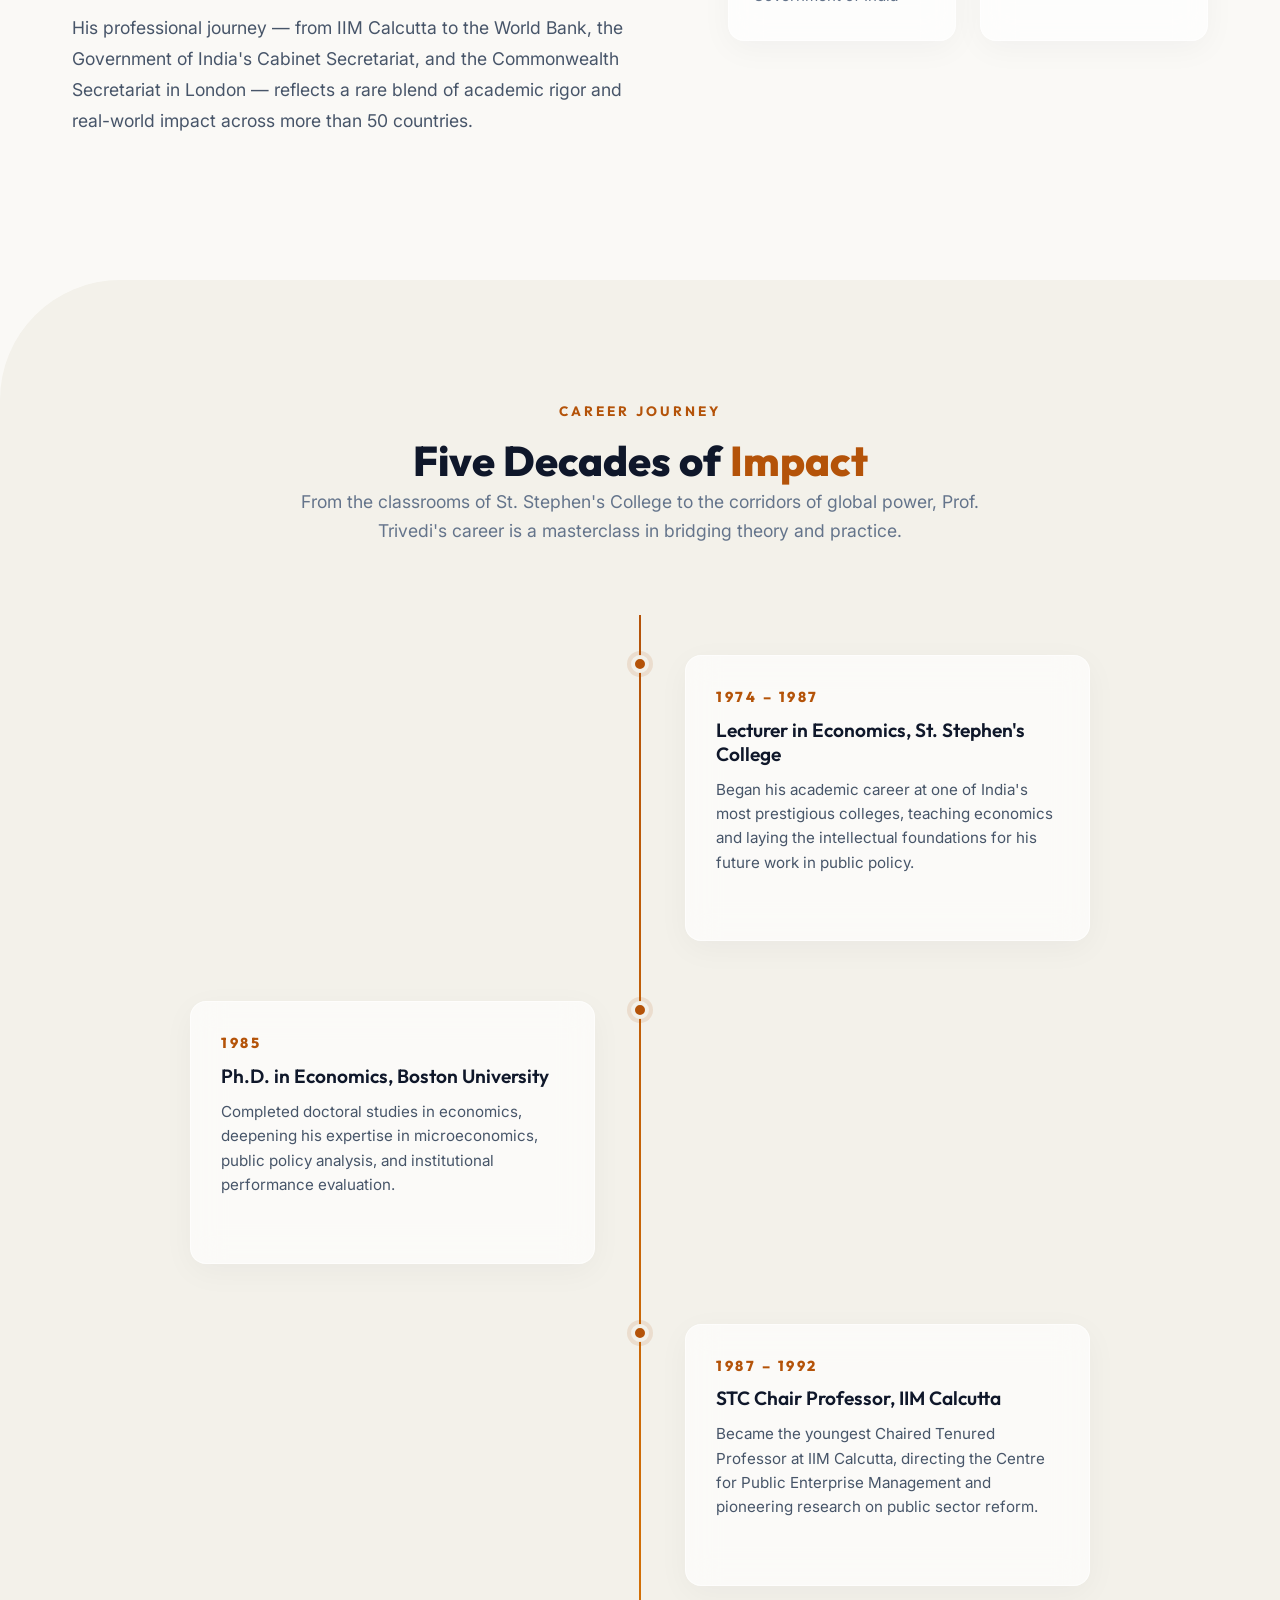
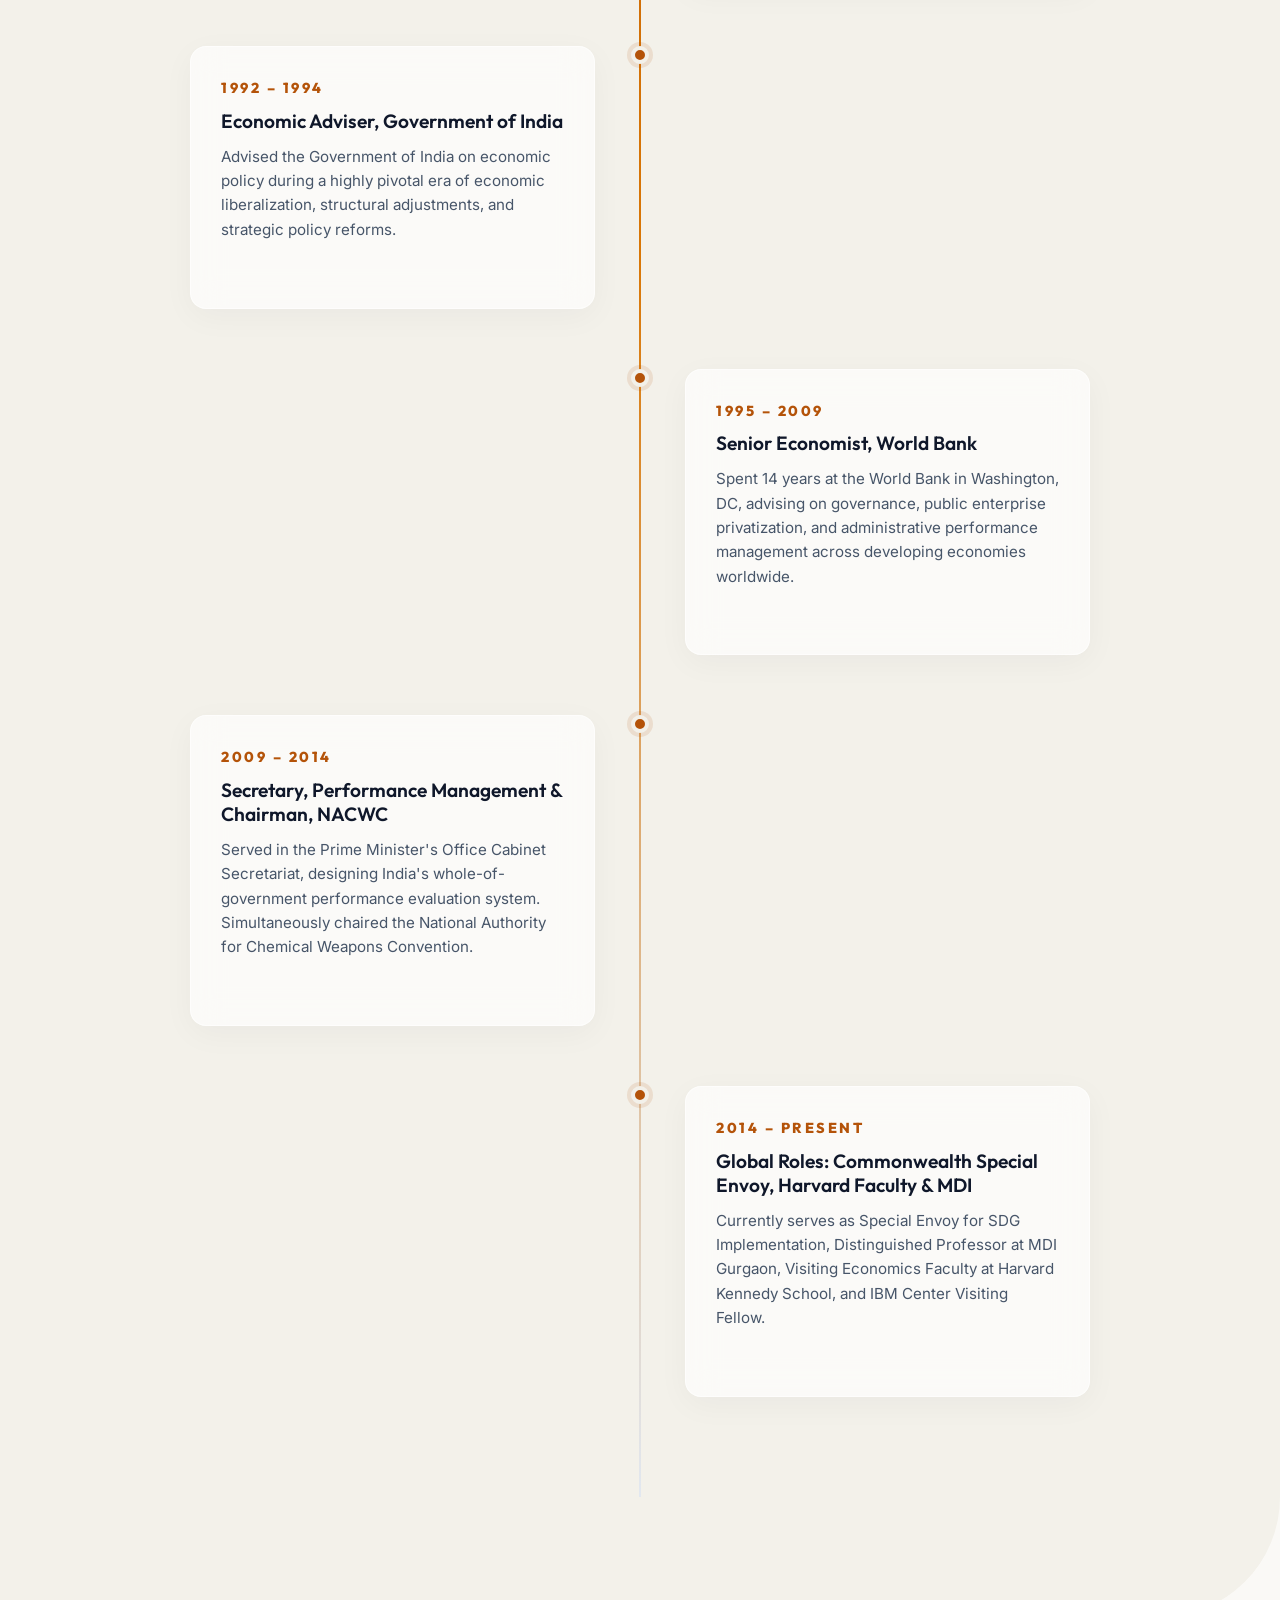
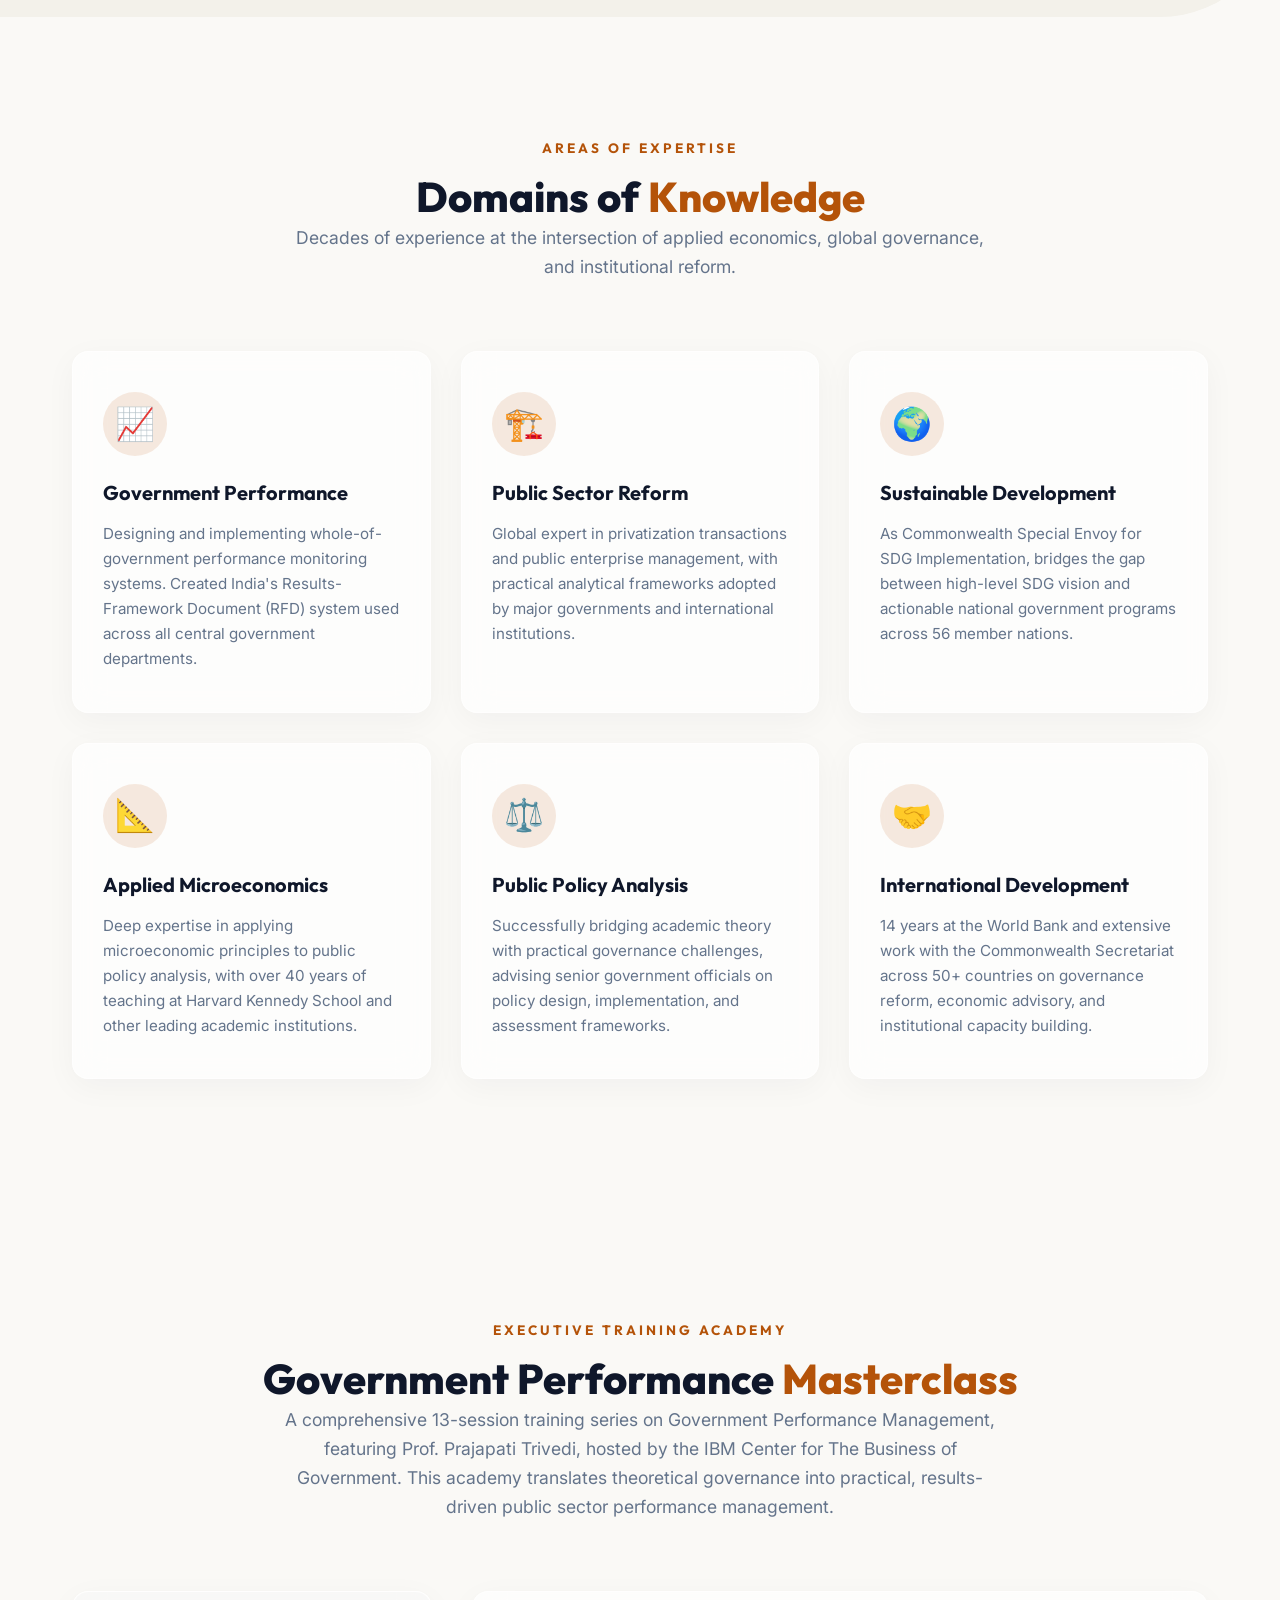
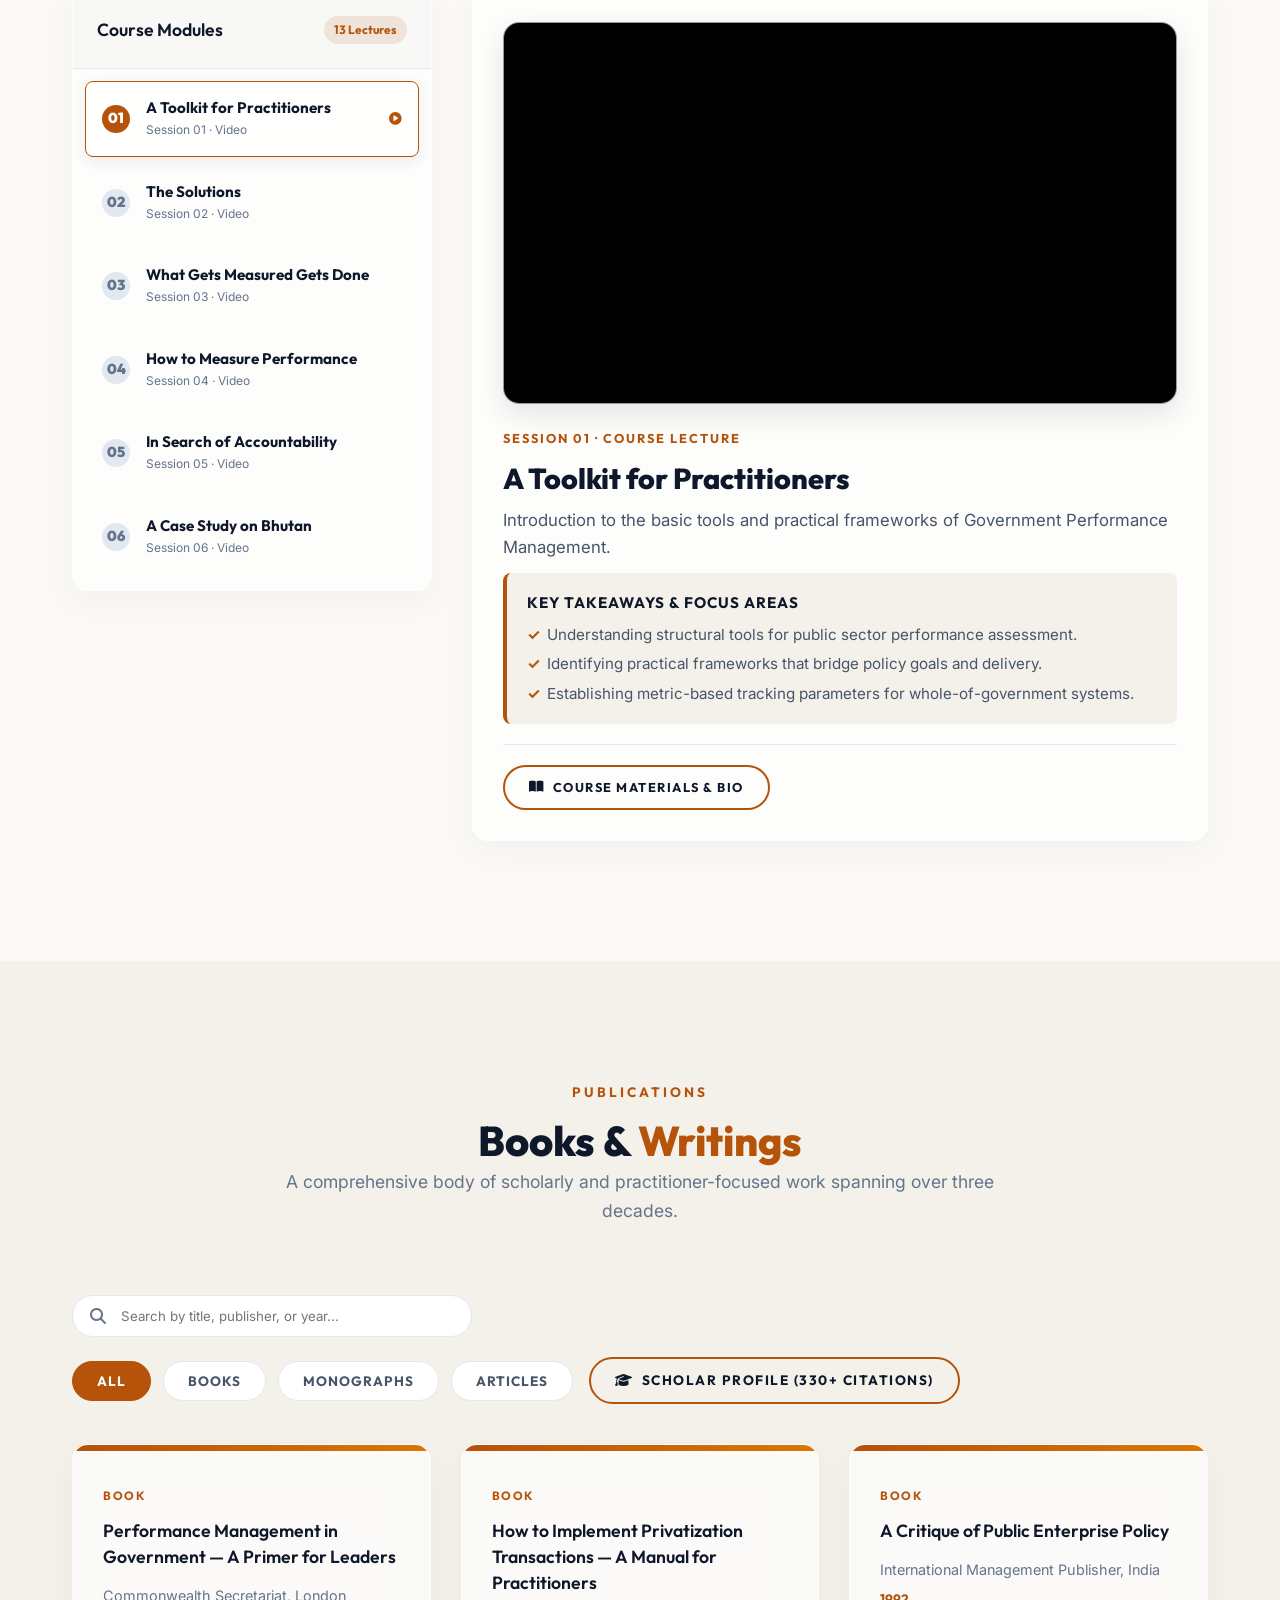
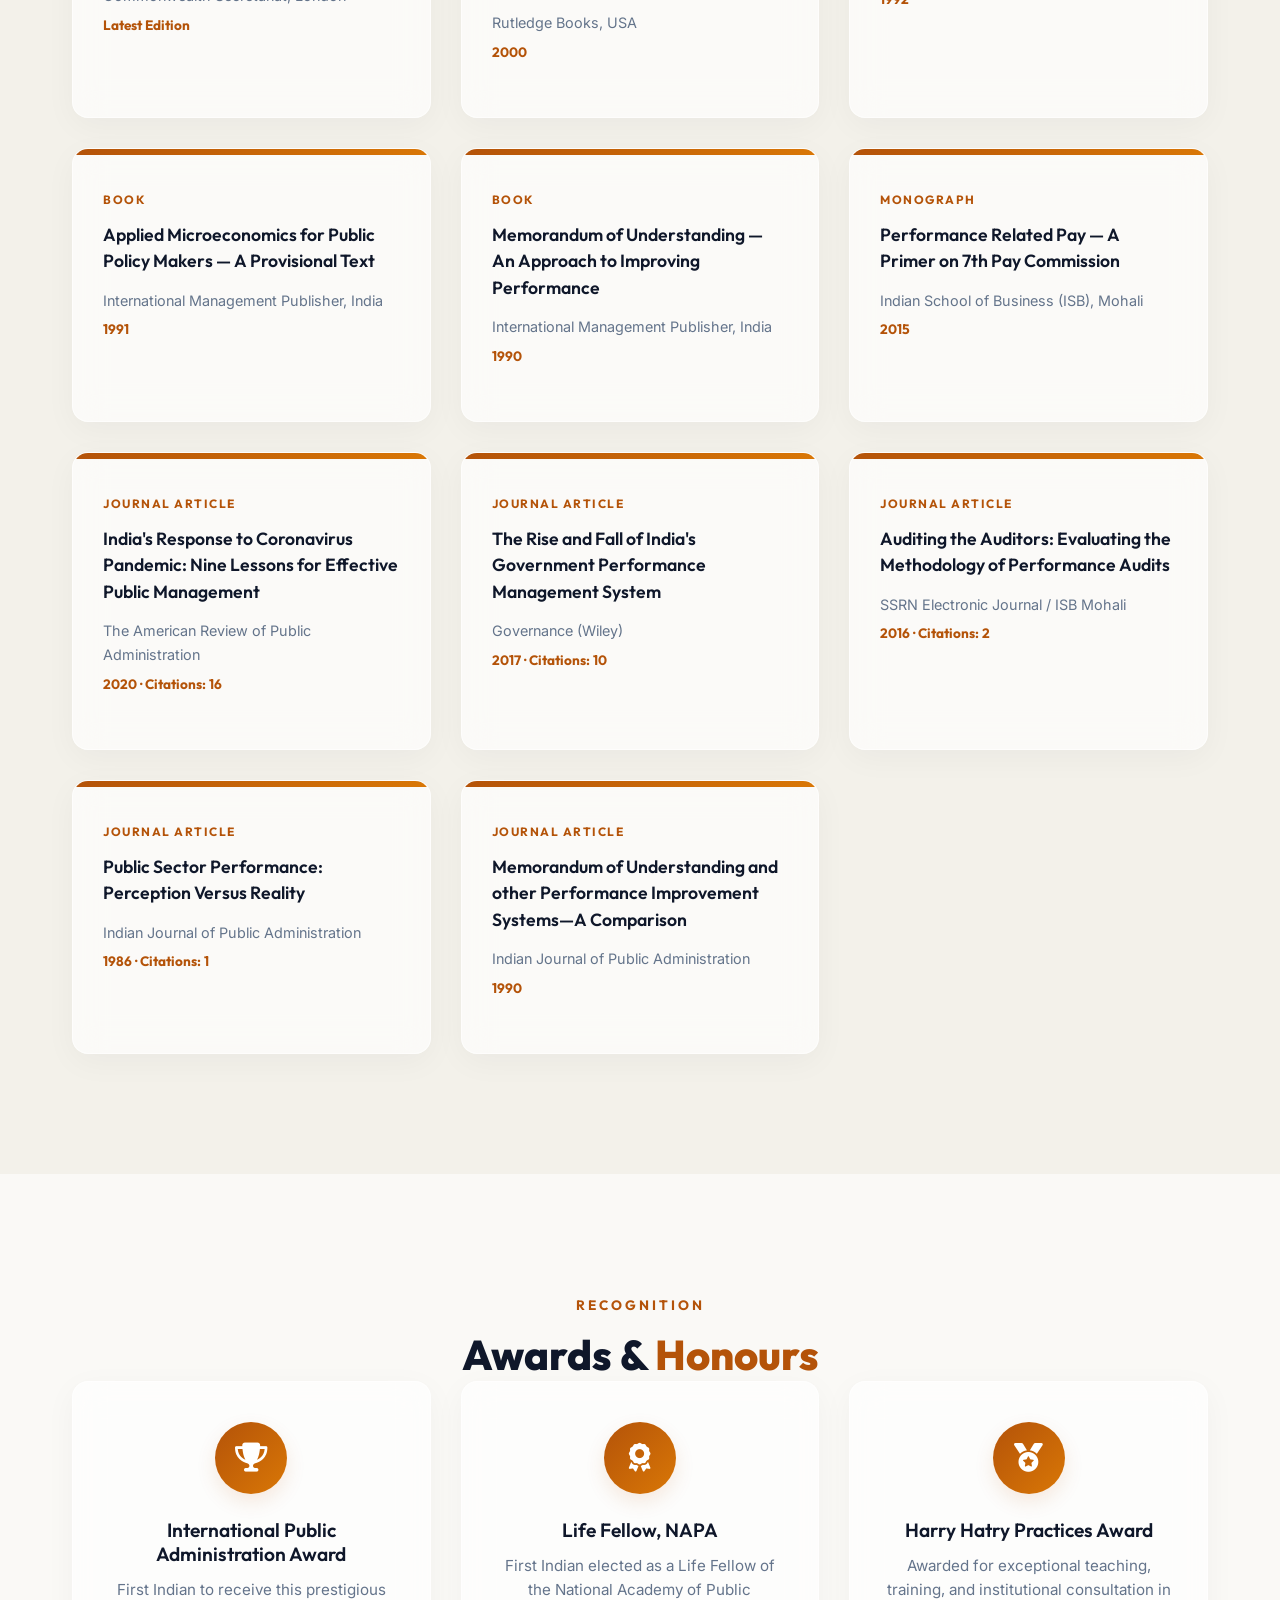
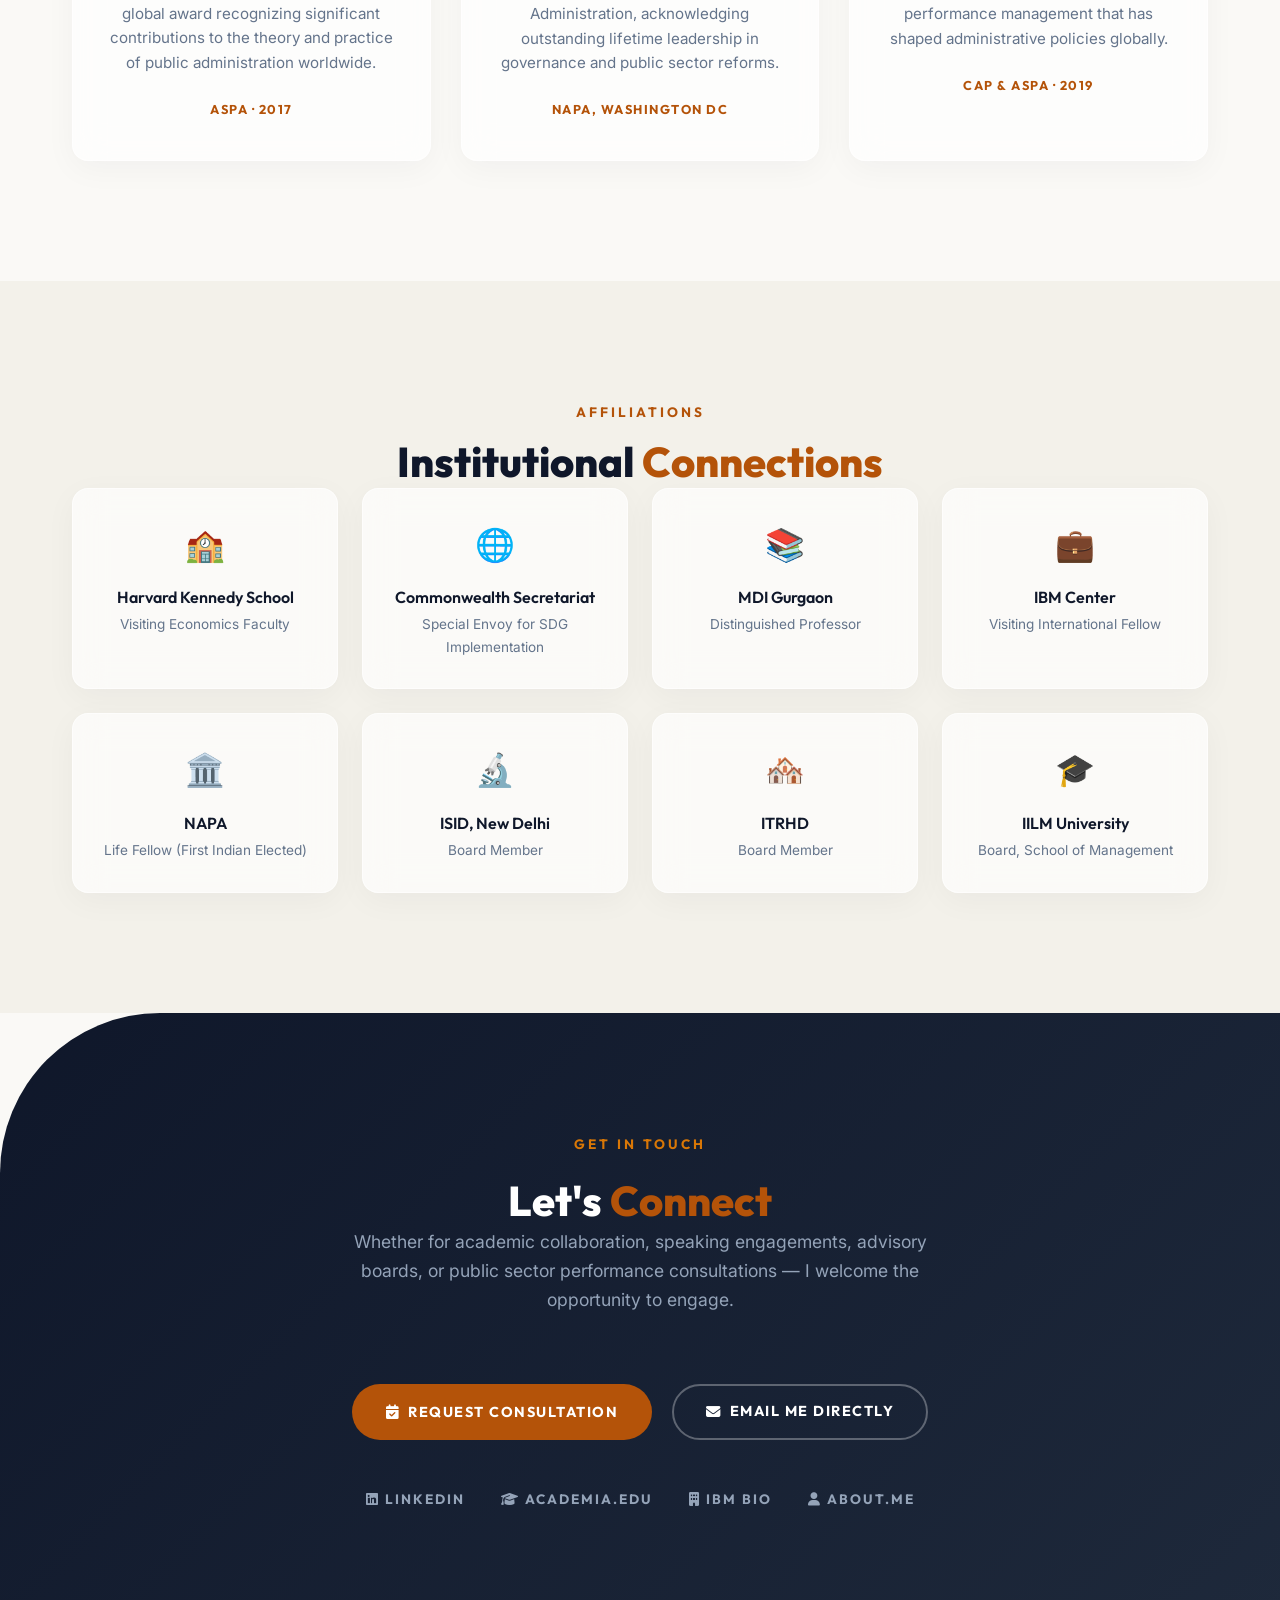
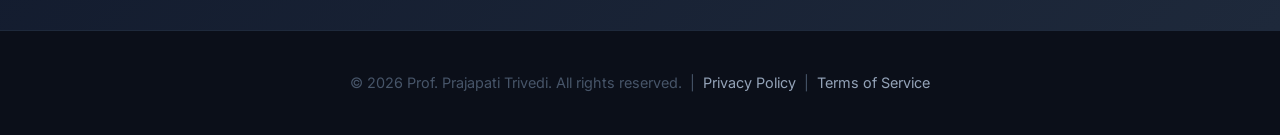
==== commit df07a0d7: "feat: integrate GPM Masterclass Academy featuring 13 training sessions" ====
--- a/index.html
+++ b/index.html
@@ -45,6 +45,7 @@
             <li><a href="#about">About</a></li>
             <li><a href="#career">Career</a></li>
             <li><a href="#expertise">Expertise</a></li>
+            <li><a href="#academy">Masterclass</a></li>
             <li><a href="#publications">Publications</a></li>
             <li><a href="#awards">Awards</a></li>
             <li><a href="#affiliations">Affiliations</a></li>
@@ -76,6 +77,7 @@
       <li><a href="#about">About</a></li>
       <li><a href="#career">Career</a></li>
       <li><a href="#expertise">Expertise</a></li>
+      <li><a href="#academy">Masterclass</a></li>
       <li><a href="#publications">Publications</a></li>
       <li><a href="#awards">Awards</a></li>
       <li><a href="#affiliations">Affiliations</a></li>
@@ -331,6 +333,58 @@
           <p>14 years at the World Bank and extensive work with the Commonwealth Secretariat across 50+ countries on governance reform, economic advisory, and institutional capacity building.</p>
         </div>
 
+      </div>
+    </div>
+  </section>
+
+  <!-- ===== GPM ACADEMY / MASTERCLASS ===== -->
+  <section id="academy" class="academy section-padding">
+    <div class="container">
+      <div class="text-center reveal-element">
+        <span class="section-subtitle">Executive Training Academy</span>
+        <h2>Government Performance <span class="accent-span">Masterclass</span></h2>
+        <p class="section-desc">A comprehensive 13-session training series on Government Performance Management, featuring Prof. Prajapati Trivedi, hosted by the IBM Center for The Business of Government. This academy translates theoretical governance into practical, results-driven public sector performance management.</p>
+      </div>
+
+      <div class="academy-grid reveal-element">
+        <!-- Playlist Sidebar (Left) -->
+        <div class="glass-panel academy-sidebar">
+          <div class="playlist-header">
+            <h4>Course Modules</h4>
+            <span class="playlist-badge">13 Lectures</span>
+          </div>
+          <div class="playlist-scroll" id="academy-playlist">
+            <!-- Dynamic elements will be injected here via JavaScript -->
+          </div>
+        </div>
+
+        <!-- Theater Media Player Card (Right) -->
+        <div class="glass-panel theater-card">
+          <div class="video-wrapper">
+            <iframe id="theater-player" src="https://drive.google.com/file/d/1OBC6t2ho2peyFLV_Y9kuBD8WeJP9_4eH/preview" allow="autoplay; encrypted-media; fullscreen" allowfullscreen></iframe>
+          </div>
+          
+          <div class="theater-info">
+            <span class="session-label" id="theater-session-label">Session 01 · Course Lecture</span>
+            <h3 id="theater-session-title">A Toolkit for Practitioners</h3>
+            <p id="theater-session-desc" class="session-desc">Introduction to the basic tools and practical frameworks of Government Performance Management.</p>
+            
+            <div class="session-highlights">
+              <h5>Key Takeaways &amp; Focus Areas</h5>
+              <ul id="theater-session-takeaways">
+                <li>Understanding structural tools for public sector performance assessment.</li>
+                <li>Identifying practical frameworks that bridge policy goals and delivery.</li>
+                <li>Establishing metric-based tracking parameters for whole-of-government systems.</li>
+              </ul>
+            </div>
+
+            <div class="theater-footer">
+              <a href="https://www.businessofgovernment.org/Government-Performance-Management" target="_blank" class="btn btn-outline" style="font-size: 0.8rem; padding: 10px 24px; border-radius: var(--radius-full);">
+                <i class="fa-solid fa-book-open"></i> Course Materials &amp; Bio
+              </a>
+            </div>
+          </div>
+        </div>
       </div>
     </div>
   </section>
--- a/styles.css
+++ b/styles.css
@@ -1365,6 +1365,272 @@
   color: var(--accent-primary);
 }
 
+/* ===== EXECUTIVE MASTERCLASS ACADEMY ===== */
+.academy {
+  background-color: var(--bg-primary);
+}
+
+.academy-grid {
+  display: grid;
+  grid-template-columns: 360px 1fr;
+  gap: 40px;
+  align-items: start;
+  margin-top: 40px;
+}
+
+.academy-sidebar {
+  display: flex;
+  flex-direction: column;
+  max-height: 600px;
+  padding: 0;
+  overflow: hidden;
+}
+
+.playlist-header {
+  padding: 24px;
+  border-bottom: 1px solid var(--border-color);
+  display: flex;
+  justify-content: space-between;
+  align-items: center;
+  background: rgba(0, 0, 0, 0.02);
+}
+
+.playlist-header h4 {
+  margin: 0;
+  font-family: var(--font-display);
+  font-size: 1.1rem;
+  color: var(--text-primary);
+}
+
+.playlist-badge {
+  font-size: 0.75rem;
+  font-family: var(--font-display);
+  background-color: var(--accent-glow);
+  color: var(--accent-primary);
+  padding: 4px 10px;
+  border-radius: var(--radius-full);
+  font-weight: 700;
+}
+
+.playlist-scroll {
+  overflow-y: auto;
+  flex-grow: 1;
+  -webkit-overflow-scrolling: touch;
+  padding: 12px;
+}
+
+/* Custom Scrollbar */
+.playlist-scroll::-webkit-scrollbar {
+  width: 6px;
+}
+.playlist-scroll::-webkit-scrollbar-track {
+  background: transparent;
+}
+.playlist-scroll::-webkit-scrollbar-thumb {
+  background: var(--border-color);
+  border-radius: var(--radius-full);
+}
+.playlist-scroll::-webkit-scrollbar-thumb:hover {
+  background: var(--accent-primary);
+}
+
+.playlist-item {
+  display: flex;
+  align-items: center;
+  gap: 16px;
+  padding: 16px;
+  border-radius: var(--radius-sm);
+  cursor: pointer;
+  transition: var(--transition-smooth);
+  margin-bottom: 8px;
+  border: 1px solid transparent;
+  background: transparent;
+}
+
+.playlist-item:last-child {
+  margin-bottom: 0;
+}
+
+.playlist-item:hover {
+  background: var(--bg-secondary);
+  transform: translateX(4px);
+}
+
+.playlist-item.active {
+  background: var(--glass-bg);
+  border-color: var(--accent-primary);
+  box-shadow: 0 4px 16px var(--shadow-hover);
+}
+
+.playlist-num {
+  font-family: var(--font-display);
+  font-size: 0.9rem;
+  font-weight: 900;
+  color: var(--text-muted);
+  width: 28px;
+  height: 28px;
+  border-radius: 50%;
+  background: var(--border-color);
+  display: flex;
+  align-items: center;
+  justify-content: center;
+  flex-shrink: 0;
+  transition: var(--transition-smooth);
+}
+
+.playlist-item:hover .playlist-num {
+  background: var(--accent-glow);
+  color: var(--accent-primary);
+}
+
+.playlist-item.active .playlist-num {
+  background: var(--accent-primary);
+  color: #FFFFFF;
+}
+
+.playlist-details {
+  flex-grow: 1;
+}
+
+.playlist-title {
+  font-family: var(--font-display);
+  font-size: 0.95rem;
+  font-weight: 700;
+  color: var(--text-primary);
+  line-height: 1.3;
+  margin-bottom: 2px;
+}
+
+.playlist-meta {
+  font-size: 0.75rem;
+  color: var(--text-muted);
+}
+
+.playlist-play-icon {
+  font-size: 0.8rem;
+  color: var(--accent-primary);
+  opacity: 0;
+  transition: var(--transition-fast);
+}
+
+.playlist-item.active .playlist-play-icon {
+  opacity: 1;
+}
+
+.theater-card {
+  padding: 30px;
+  display: flex;
+  flex-direction: column;
+  gap: 24px;
+  overflow: hidden;
+}
+
+.video-wrapper {
+  position: relative;
+  padding-bottom: 56.25%; /* 16:9 ratio */
+  height: 0;
+  overflow: hidden;
+  border-radius: var(--radius-md);
+  box-shadow: 0 10px 30px rgba(0,0,0,0.1);
+  border: 1px solid var(--glass-border);
+  background: #000;
+}
+
+.video-wrapper iframe {
+  position: absolute;
+  top: 0;
+  left: 0;
+  width: 100%;
+  height: 100%;
+  border: none;
+}
+
+.theater-info {
+  display: flex;
+  flex-direction: column;
+  gap: 12px;
+  transition: opacity 0.4s ease, transform 0.4s ease;
+}
+
+.theater-info.fade-out {
+  opacity: 0;
+  transform: translateY(10px);
+}
+
+.session-label {
+  font-family: var(--font-display);
+  font-size: 0.8rem;
+  text-transform: uppercase;
+  letter-spacing: 2px;
+  color: var(--accent-primary);
+  font-weight: 700;
+}
+
+.theater-info h3 {
+  font-size: 1.8rem;
+  font-weight: 800;
+  margin: 0;
+  line-height: 1.2;
+}
+
+.session-desc {
+  font-size: 1.05rem;
+  color: var(--text-secondary);
+  line-height: 1.6;
+  margin-bottom: 0;
+}
+
+.session-highlights {
+  background: var(--bg-secondary);
+  border-radius: var(--radius-sm);
+  padding: 20px;
+  border-left: 4px solid var(--accent-primary);
+}
+
+.session-highlights h5 {
+  font-family: var(--font-display);
+  font-size: 0.95rem;
+  font-weight: 700;
+  color: var(--text-primary);
+  text-transform: uppercase;
+  letter-spacing: 1px;
+  margin-bottom: 12px;
+}
+
+.session-highlights ul {
+  list-style-type: none;
+  padding-left: 0;
+  margin-bottom: 0;
+  display: flex;
+  flex-direction: column;
+  gap: 8px;
+}
+
+.session-highlights li {
+  font-size: 0.95rem;
+  color: var(--text-secondary);
+  position: relative;
+  padding-left: 20px;
+  line-height: 1.4;
+}
+
+.session-highlights li::before {
+  content: '✓';
+  position: absolute;
+  left: 0;
+  top: 0;
+  color: var(--accent-primary);
+  font-weight: bold;
+}
+
+.theater-footer {
+  display: flex;
+  justify-content: flex-start;
+  margin-top: 8px;
+  border-top: 1px solid var(--border-color);
+  padding-top: 20px;
+}
+
 /* ===== RESPONSIVE MEDIA QUERIES ===== */
 @media (max-width: 992px) {
   .hero-grid {
@@ -1431,6 +1697,13 @@
   .mobile-toggle {
     display: flex;
   }
+  .academy-grid {
+    grid-template-columns: 1fr;
+    gap: 30px;
+  }
+  .academy-sidebar {
+    max-height: 400px;
+  }
 }
 
 @media (max-width: 600px) {
@@ -1490,4 +1763,13 @@
   .wizard-footer {
     padding: 20px;
   }
-}
+  .theater-card {
+    padding: 16px;
+  }
+  .theater-info h3 {
+    font-size: 1.4rem;
+  }
+  .session-highlights {
+    padding: 16px;
+  }
+}
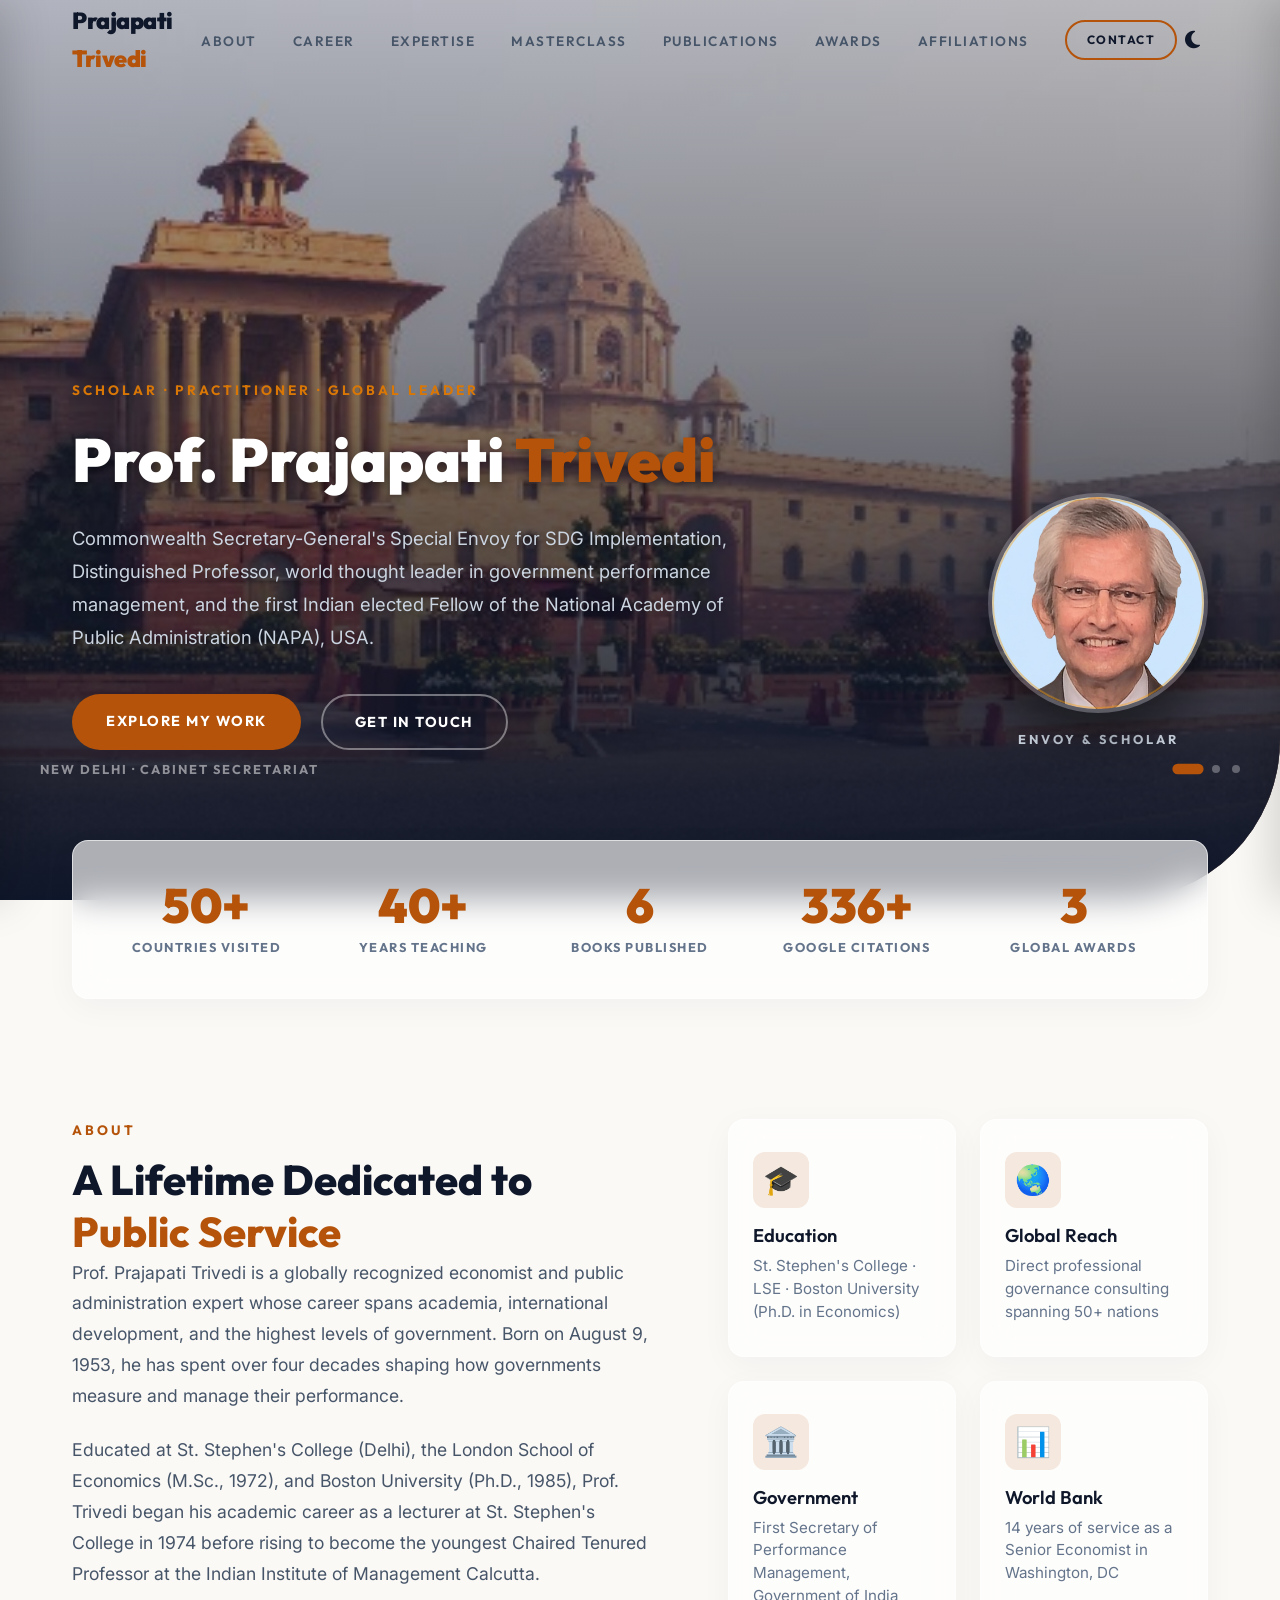
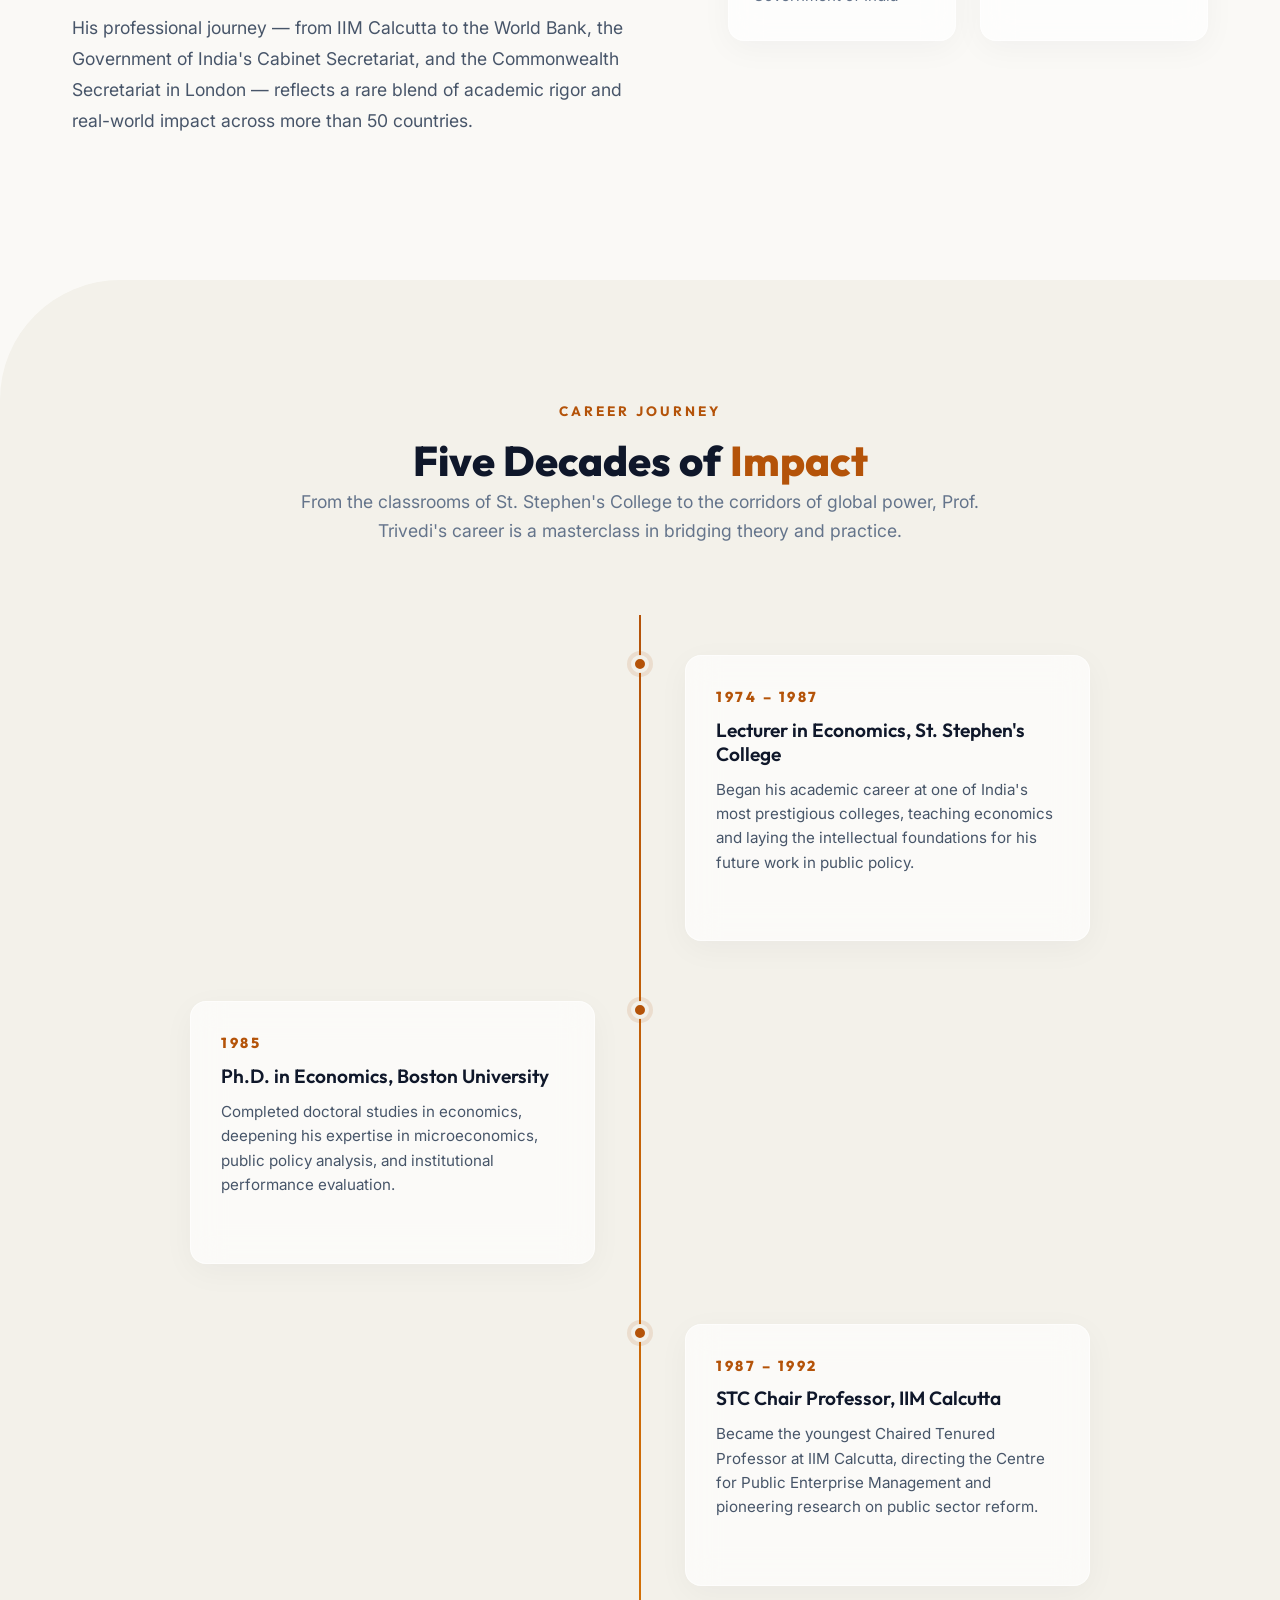
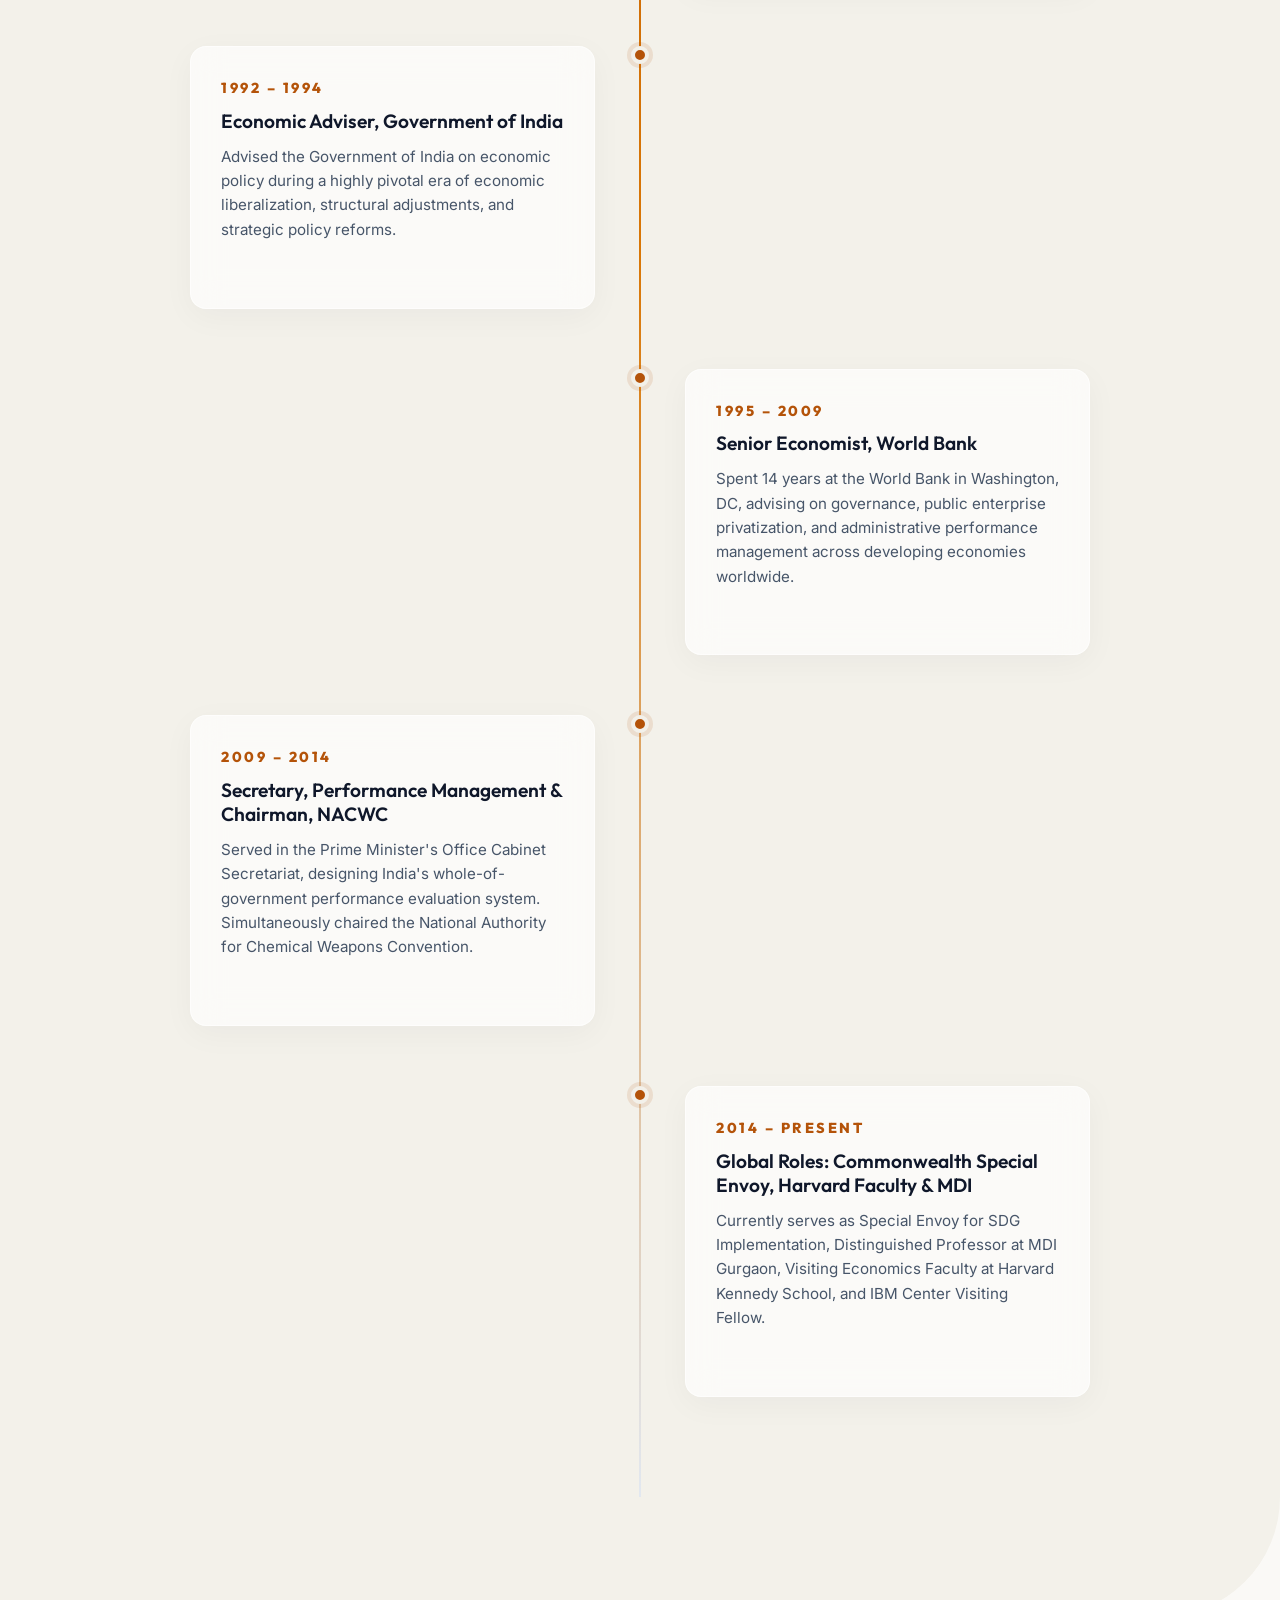
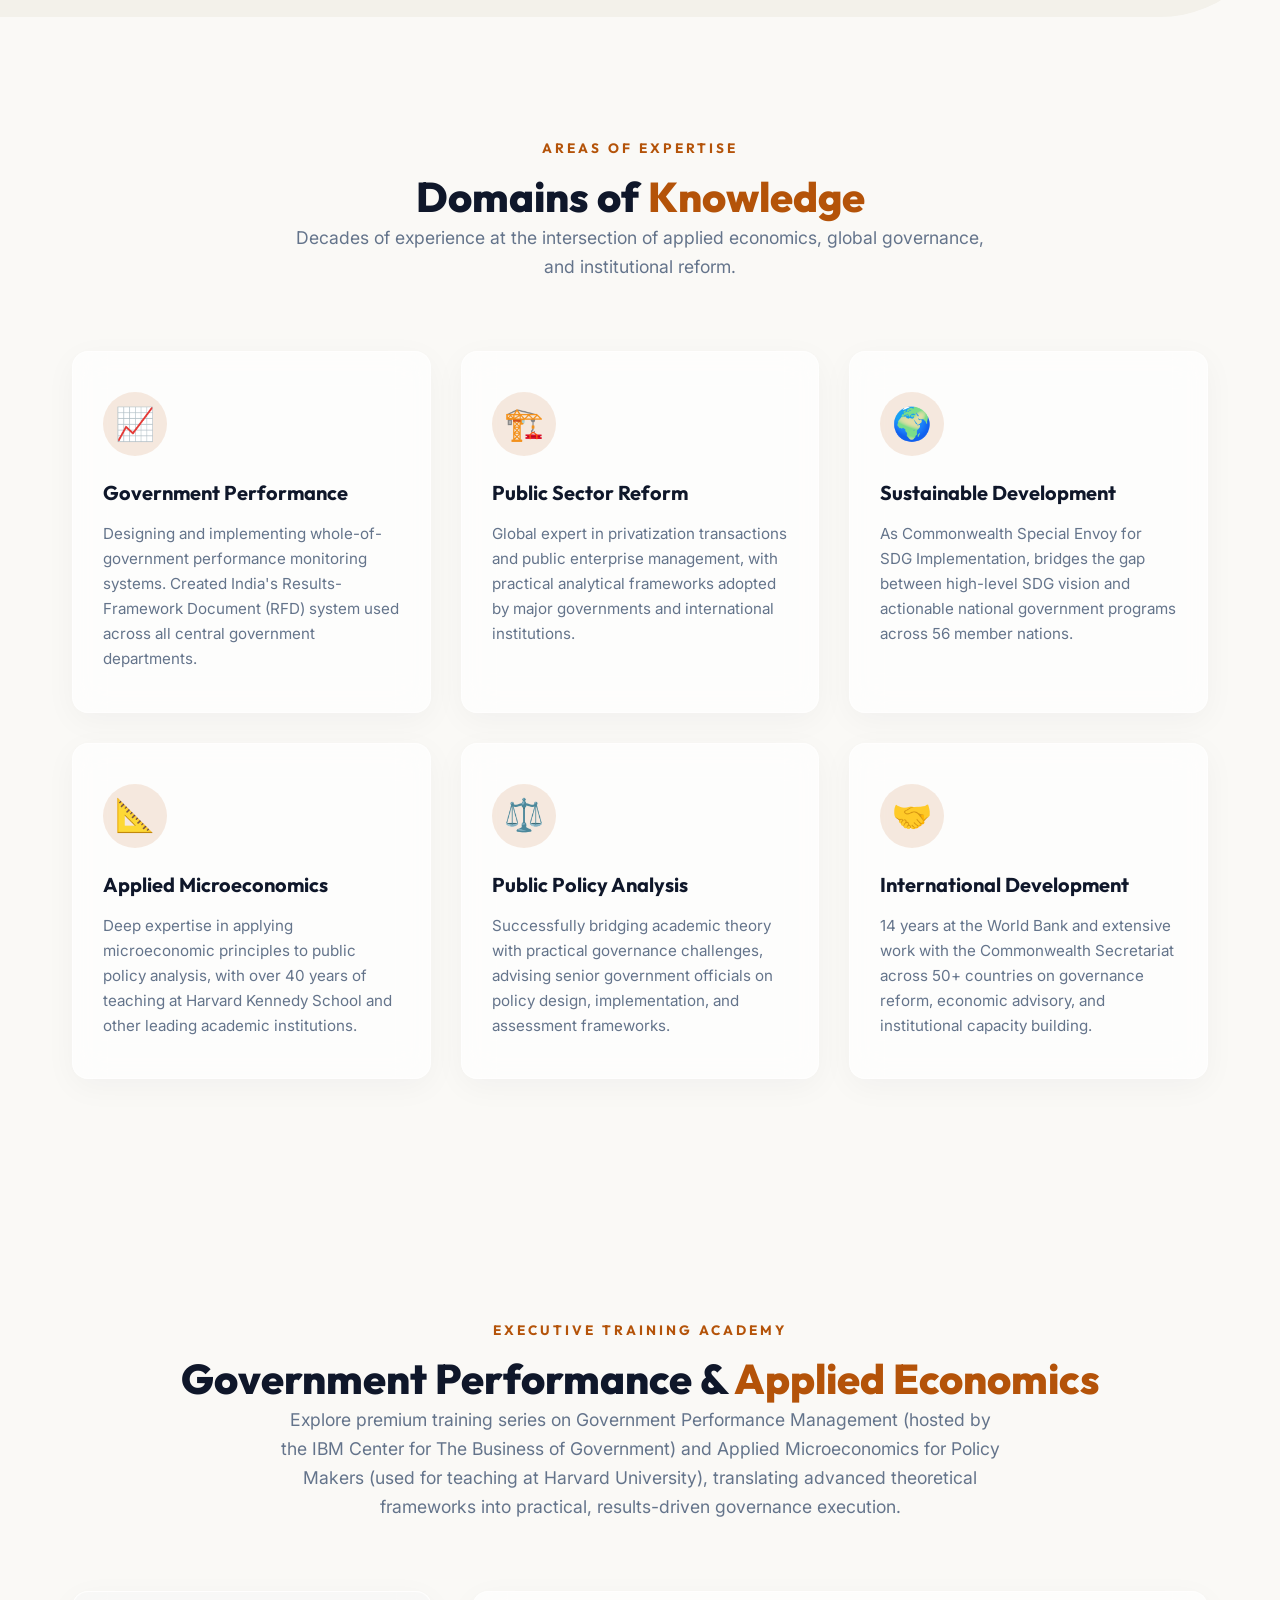
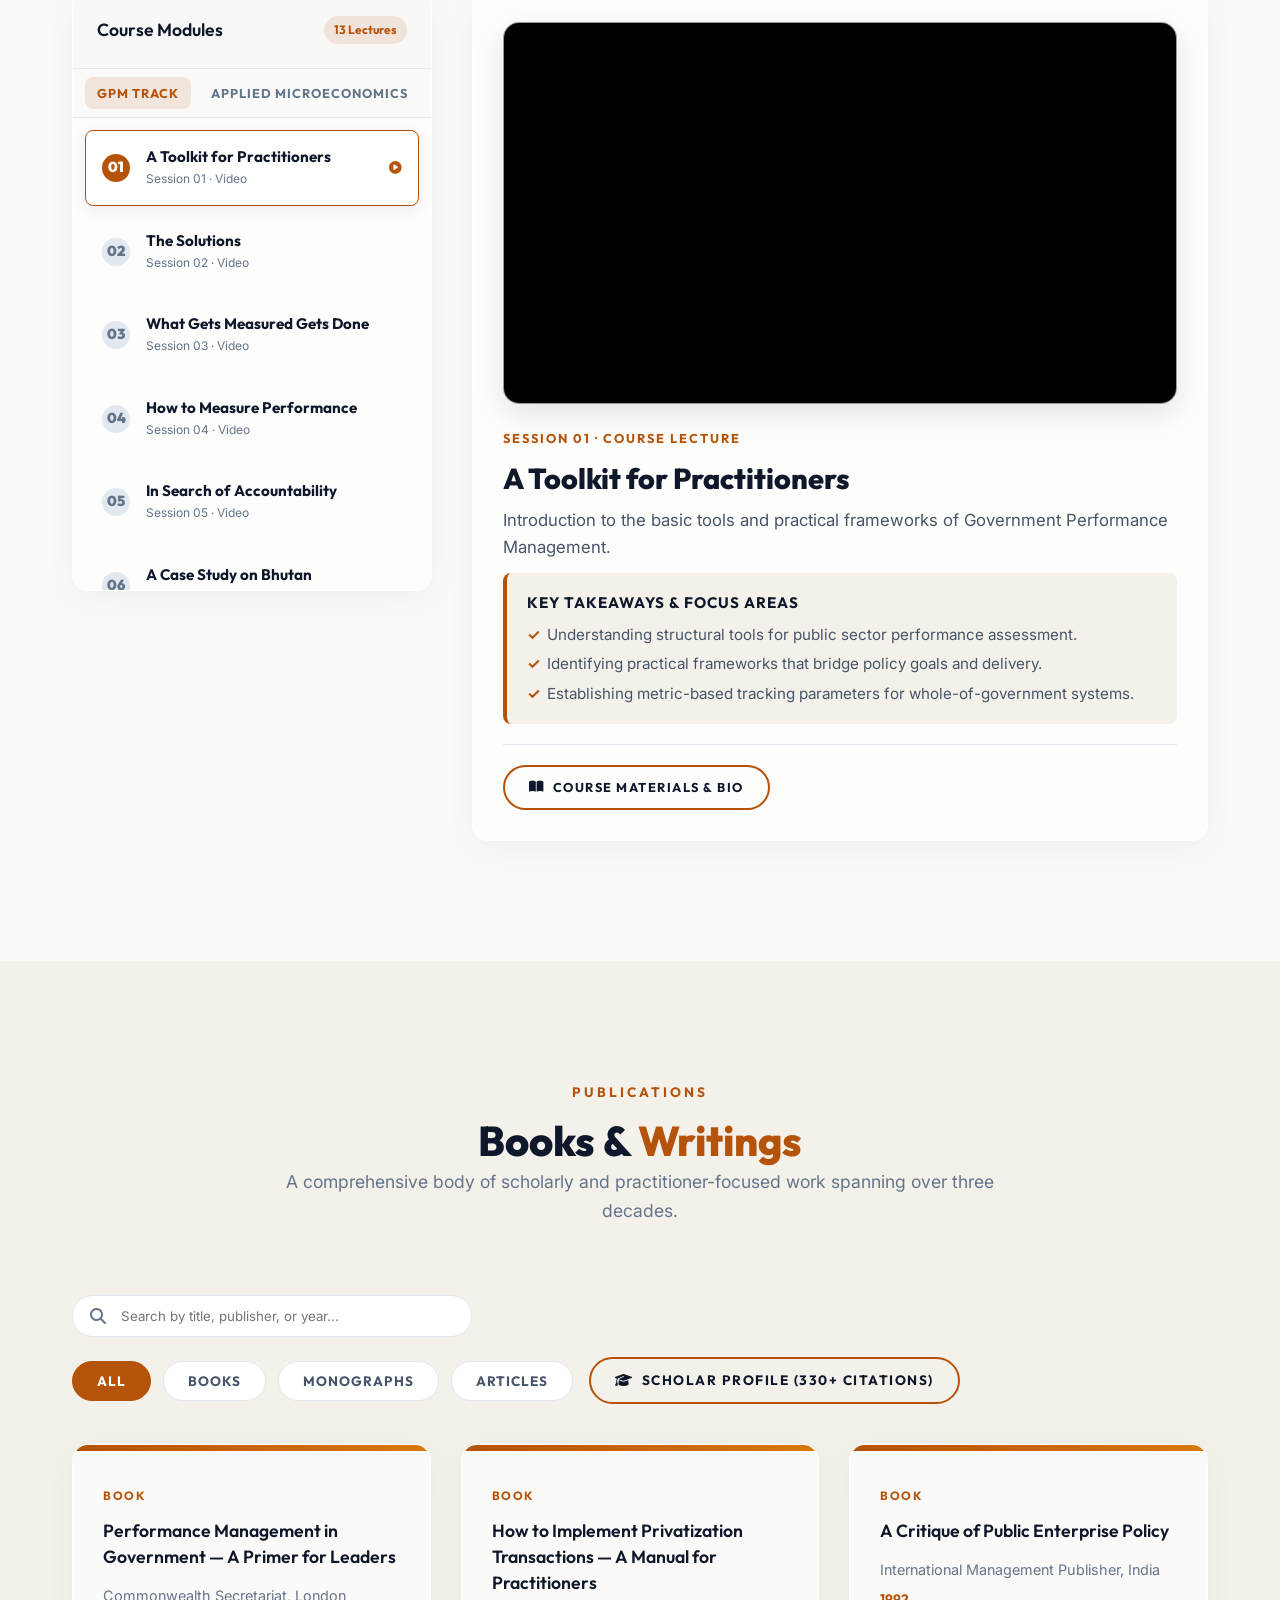
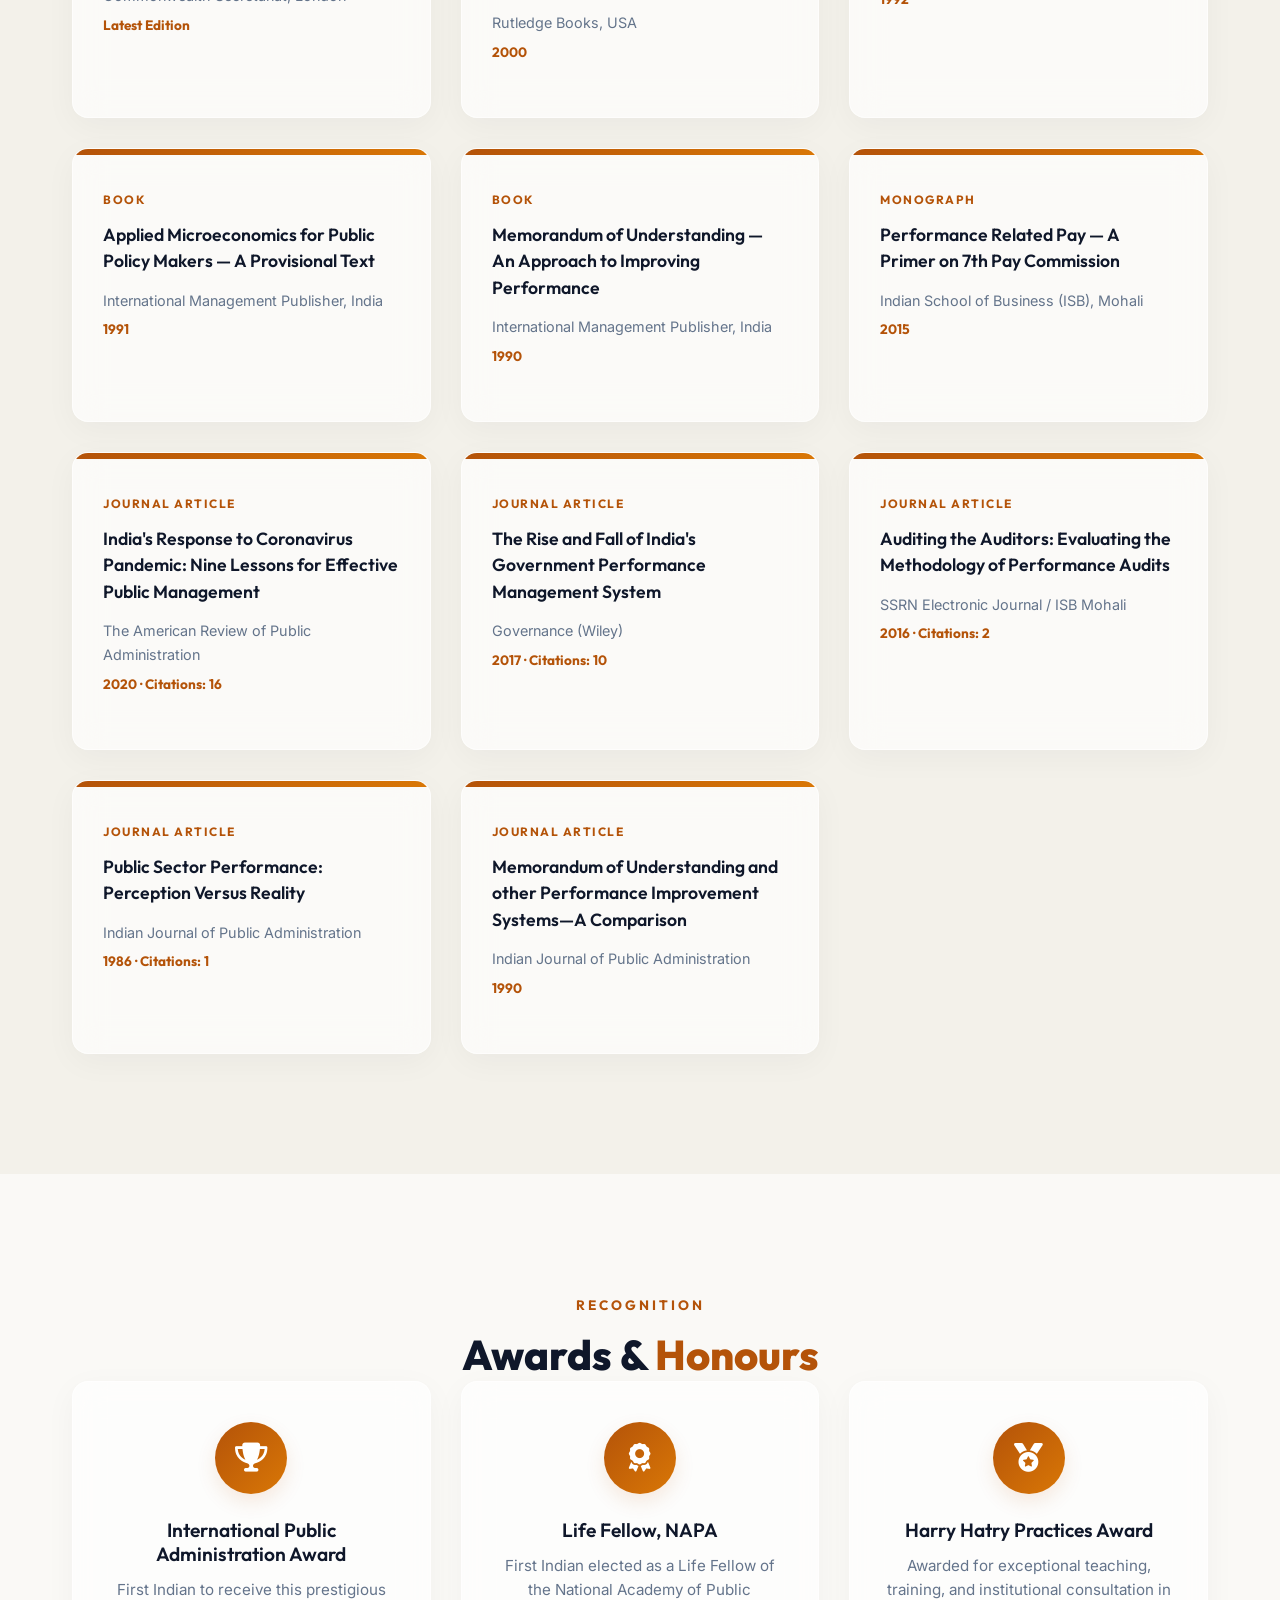
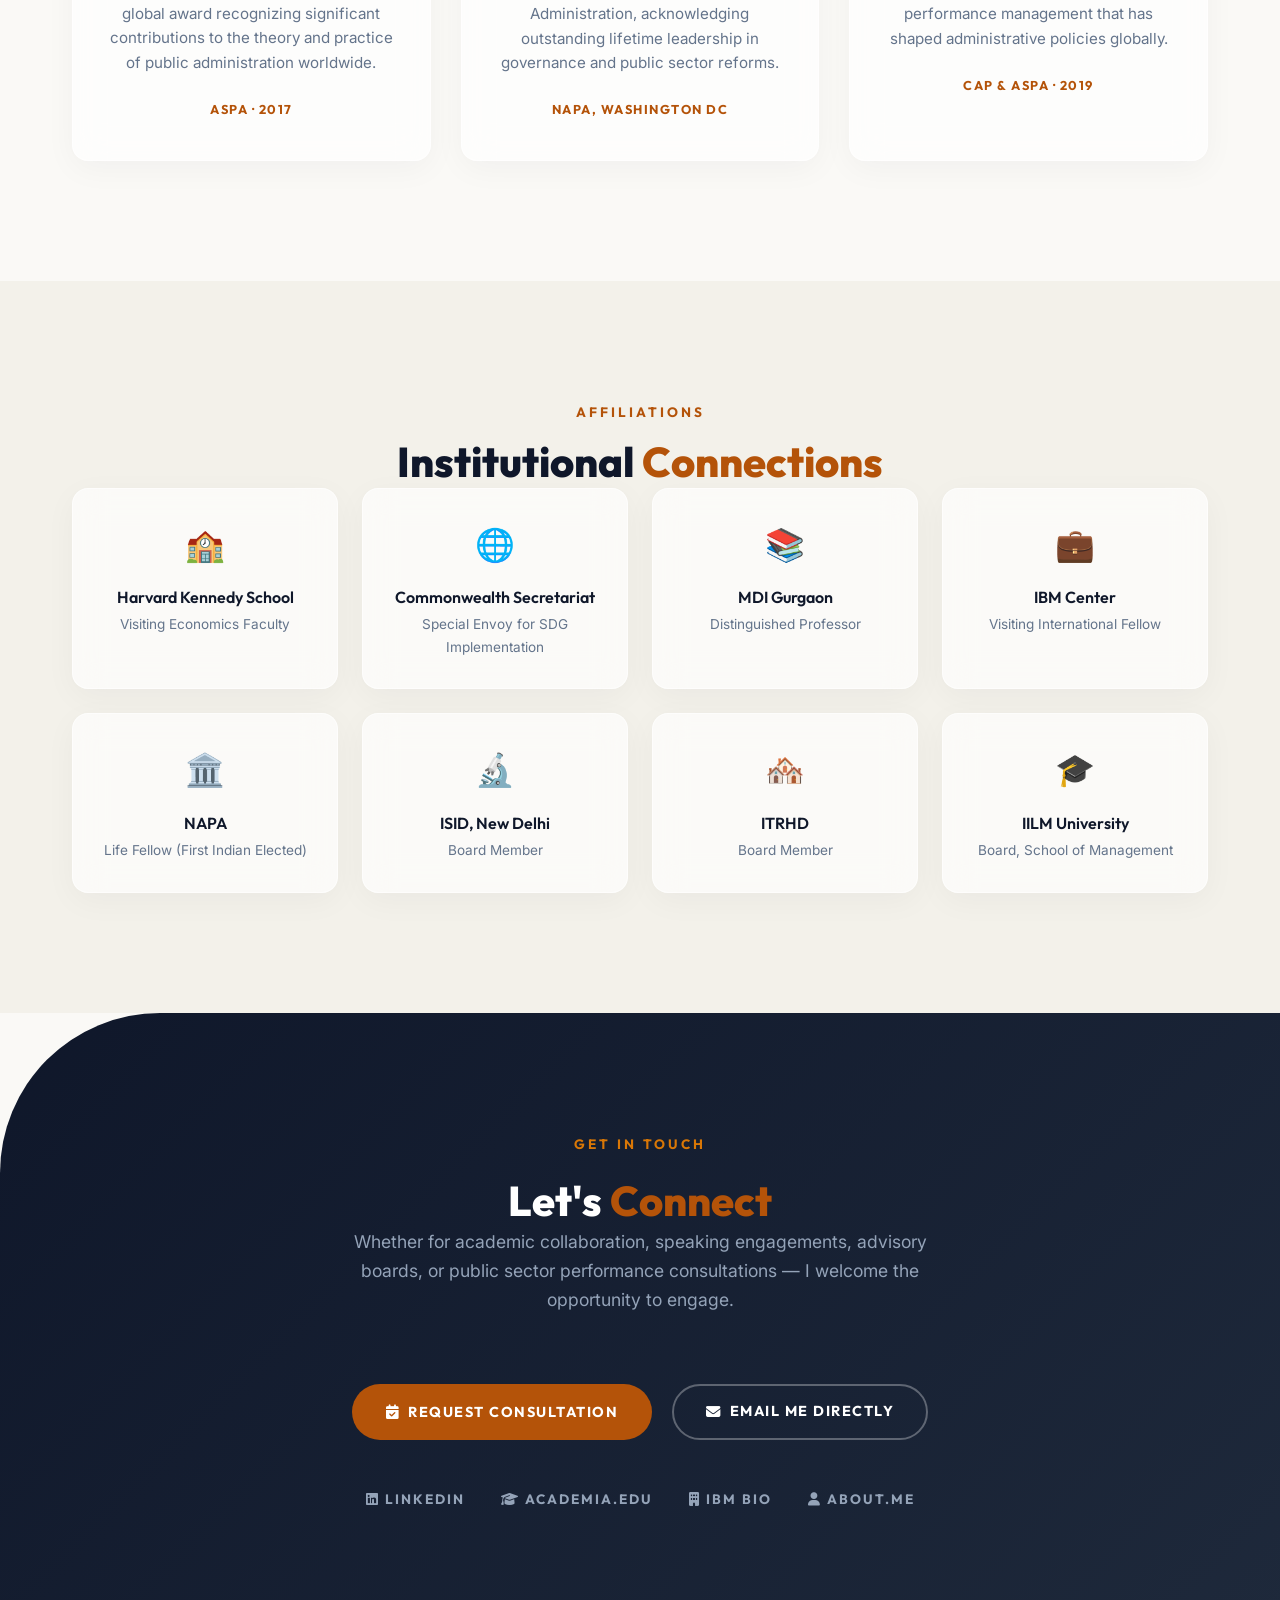
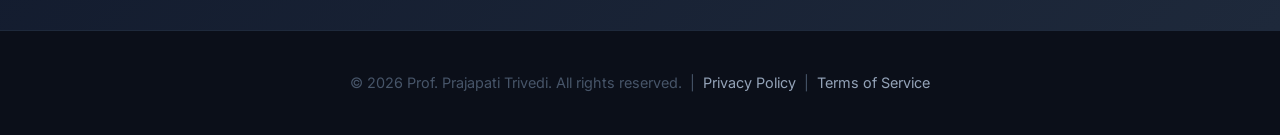
==== commit cf489675: "feat: upgrade masterclass to multi-course with GPM and Harvard Applied Microeconomics tracks" ====
--- a/index.html
+++ b/index.html
@@ -342,8 +342,8 @@
     <div class="container">
       <div class="text-center reveal-element">
         <span class="section-subtitle">Executive Training Academy</span>
-        <h2>Government Performance <span class="accent-span">Masterclass</span></h2>
-        <p class="section-desc">A comprehensive 13-session training series on Government Performance Management, featuring Prof. Prajapati Trivedi, hosted by the IBM Center for The Business of Government. This academy translates theoretical governance into practical, results-driven public sector performance management.</p>
+        <h2>Government Performance &amp; <span class="accent-span">Applied Economics</span></h2>
+        <p class="section-desc">Explore premium training series on Government Performance Management (hosted by the IBM Center for The Business of Government) and Applied Microeconomics for Policy Makers (used for teaching at Harvard University), translating advanced theoretical frameworks into practical, results-driven governance execution.</p>
       </div>
 
       <div class="academy-grid reveal-element">
@@ -351,7 +351,11 @@
         <div class="glass-panel academy-sidebar">
           <div class="playlist-header">
             <h4>Course Modules</h4>
-            <span class="playlist-badge">13 Lectures</span>
+            <span class="playlist-badge" id="academy-badge">13 Lectures</span>
+          </div>
+          <div class="academy-tabs">
+            <button class="tab-btn active" data-course="gpm">GPM Track</button>
+            <button class="tab-btn" data-course="micro">Applied Microeconomics</button>
           </div>
           <div class="playlist-scroll" id="academy-playlist">
             <!-- Dynamic elements will be injected here via JavaScript -->
--- a/styles.css
+++ b/styles.css
@@ -1412,6 +1412,41 @@
   font-weight: 700;
 }
 
+.academy-tabs {
+  display: flex;
+  padding: 8px 12px;
+  background: rgba(0, 0, 0, 0.01);
+  border-bottom: 1px solid var(--border-color);
+  gap: 8px;
+}
+
+.tab-btn {
+  flex: 1;
+  background: transparent;
+  border: none;
+  color: var(--text-muted);
+  font-family: var(--font-display);
+  font-size: 0.8rem;
+  font-weight: 700;
+  text-transform: uppercase;
+  letter-spacing: 1px;
+  padding: 8px 12px;
+  border-radius: var(--radius-sm);
+  cursor: pointer;
+  transition: var(--transition-fast);
+  white-space: nowrap;
+}
+
+.tab-btn:hover {
+  color: var(--text-primary);
+  background: var(--bg-secondary);
+}
+
+.tab-btn.active {
+  color: var(--accent-primary);
+  background: var(--accent-glow);
+}
+
 .playlist-scroll {
   overflow-y: auto;
   flex-grow: 1;
@@ -1772,4 +1807,13 @@
   .session-highlights {
     padding: 16px;
   }
-}
+  .academy-tabs {
+    padding: 6px 8px;
+    gap: 4px;
+  }
+  .tab-btn {
+    font-size: 0.72rem;
+    padding: 6px 8px;
+    letter-spacing: 0.5px;
+  }
+}
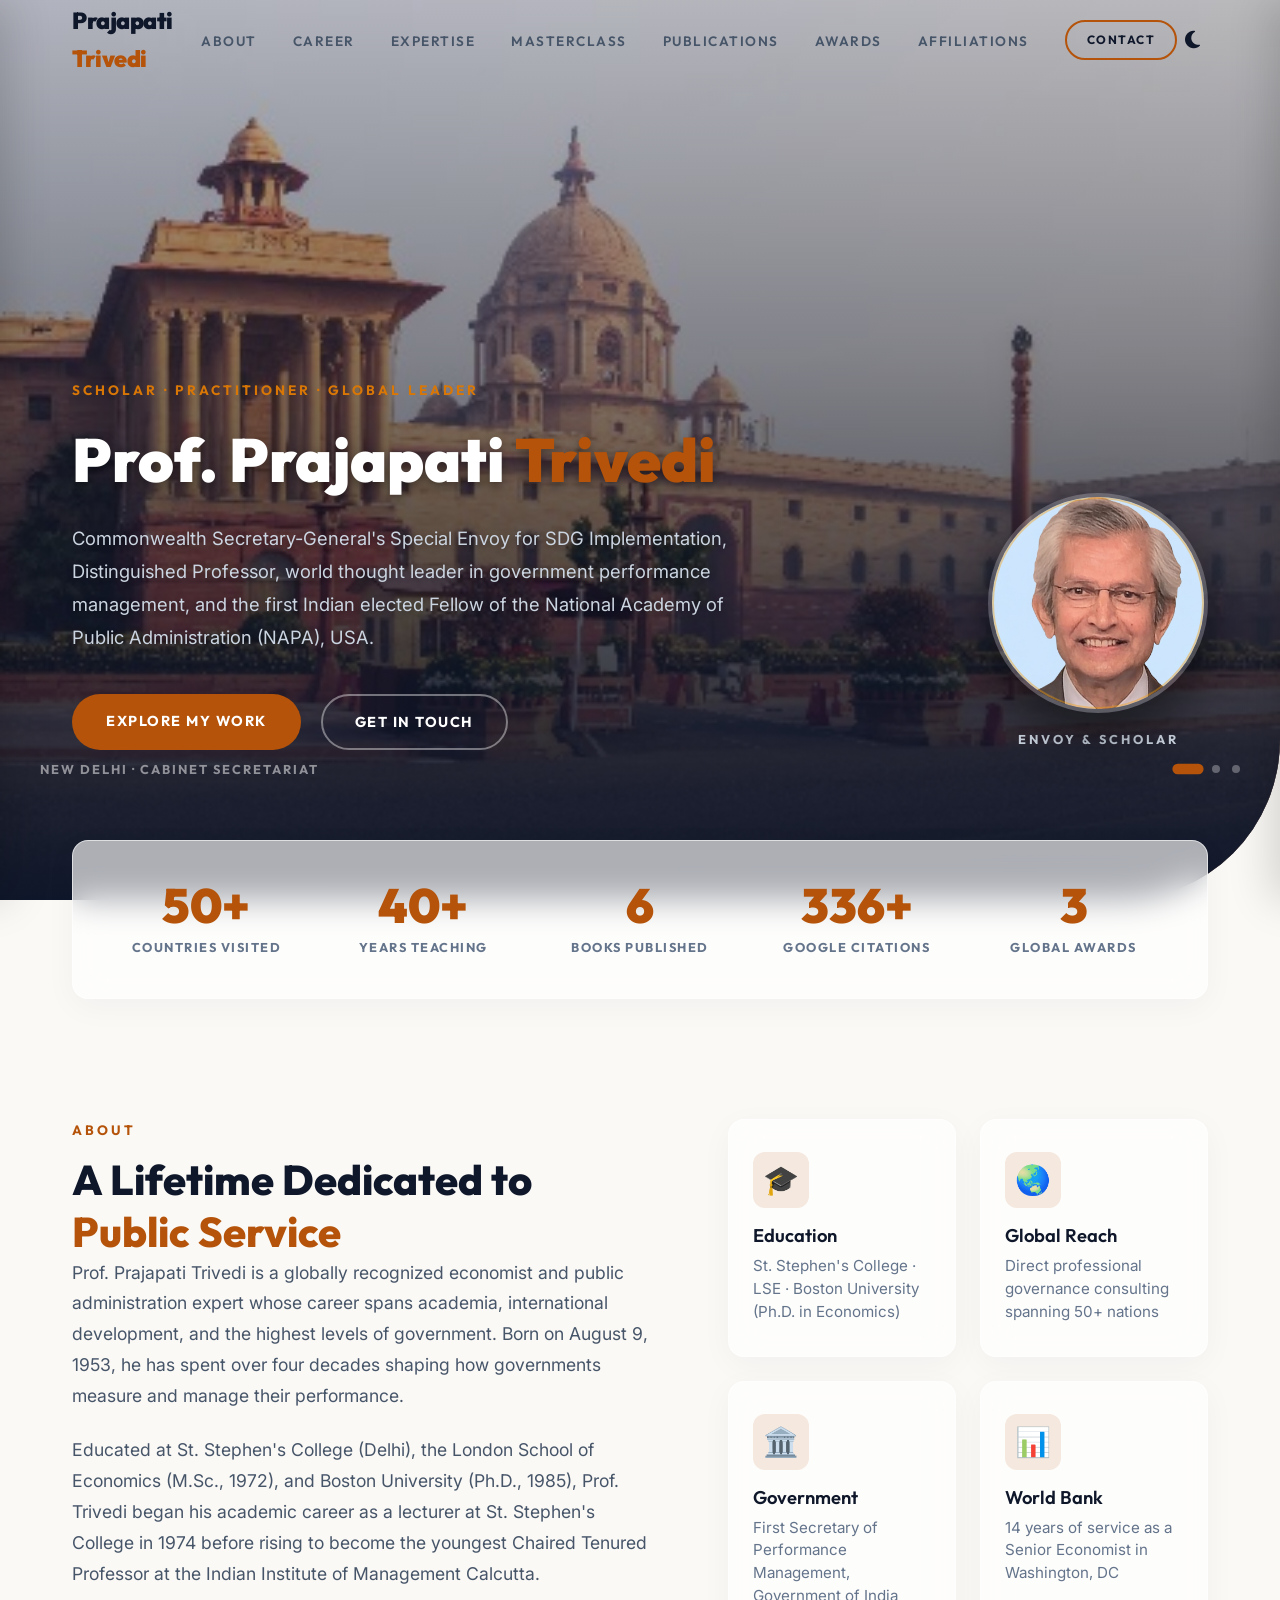
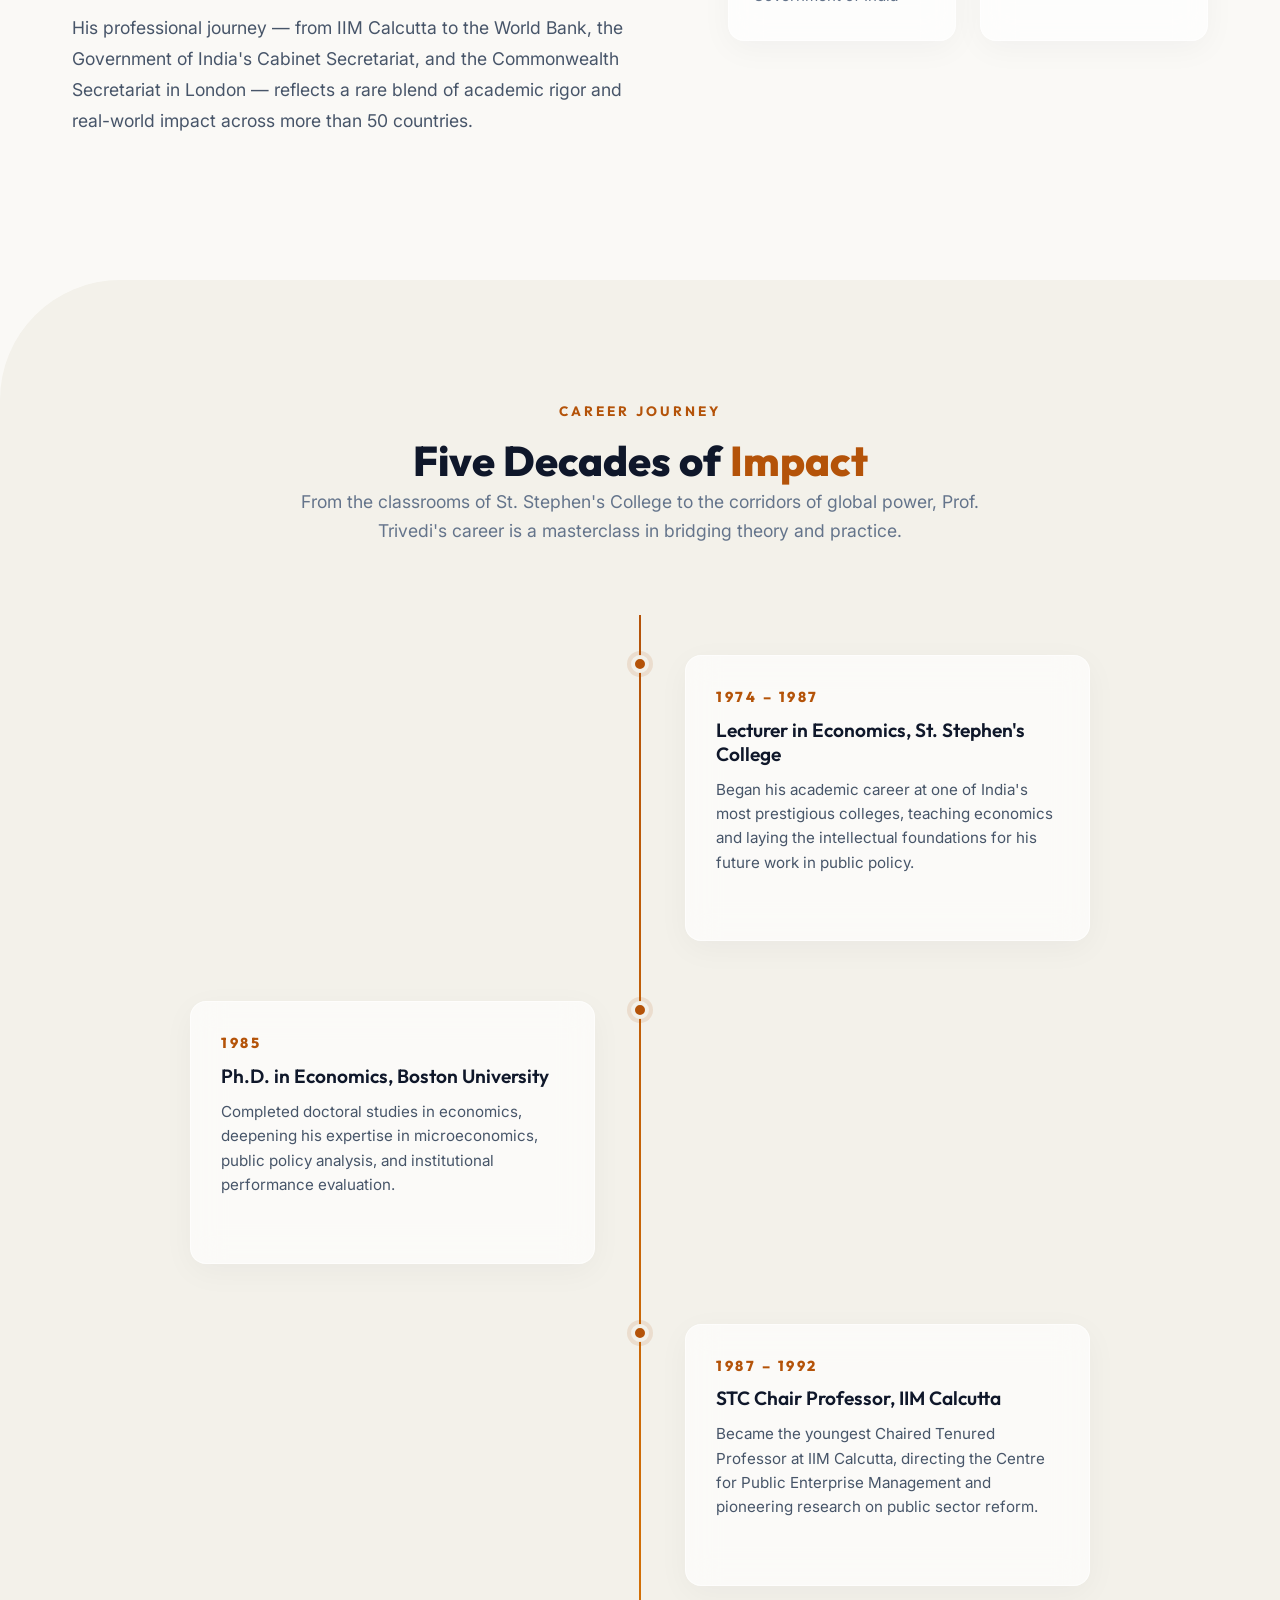
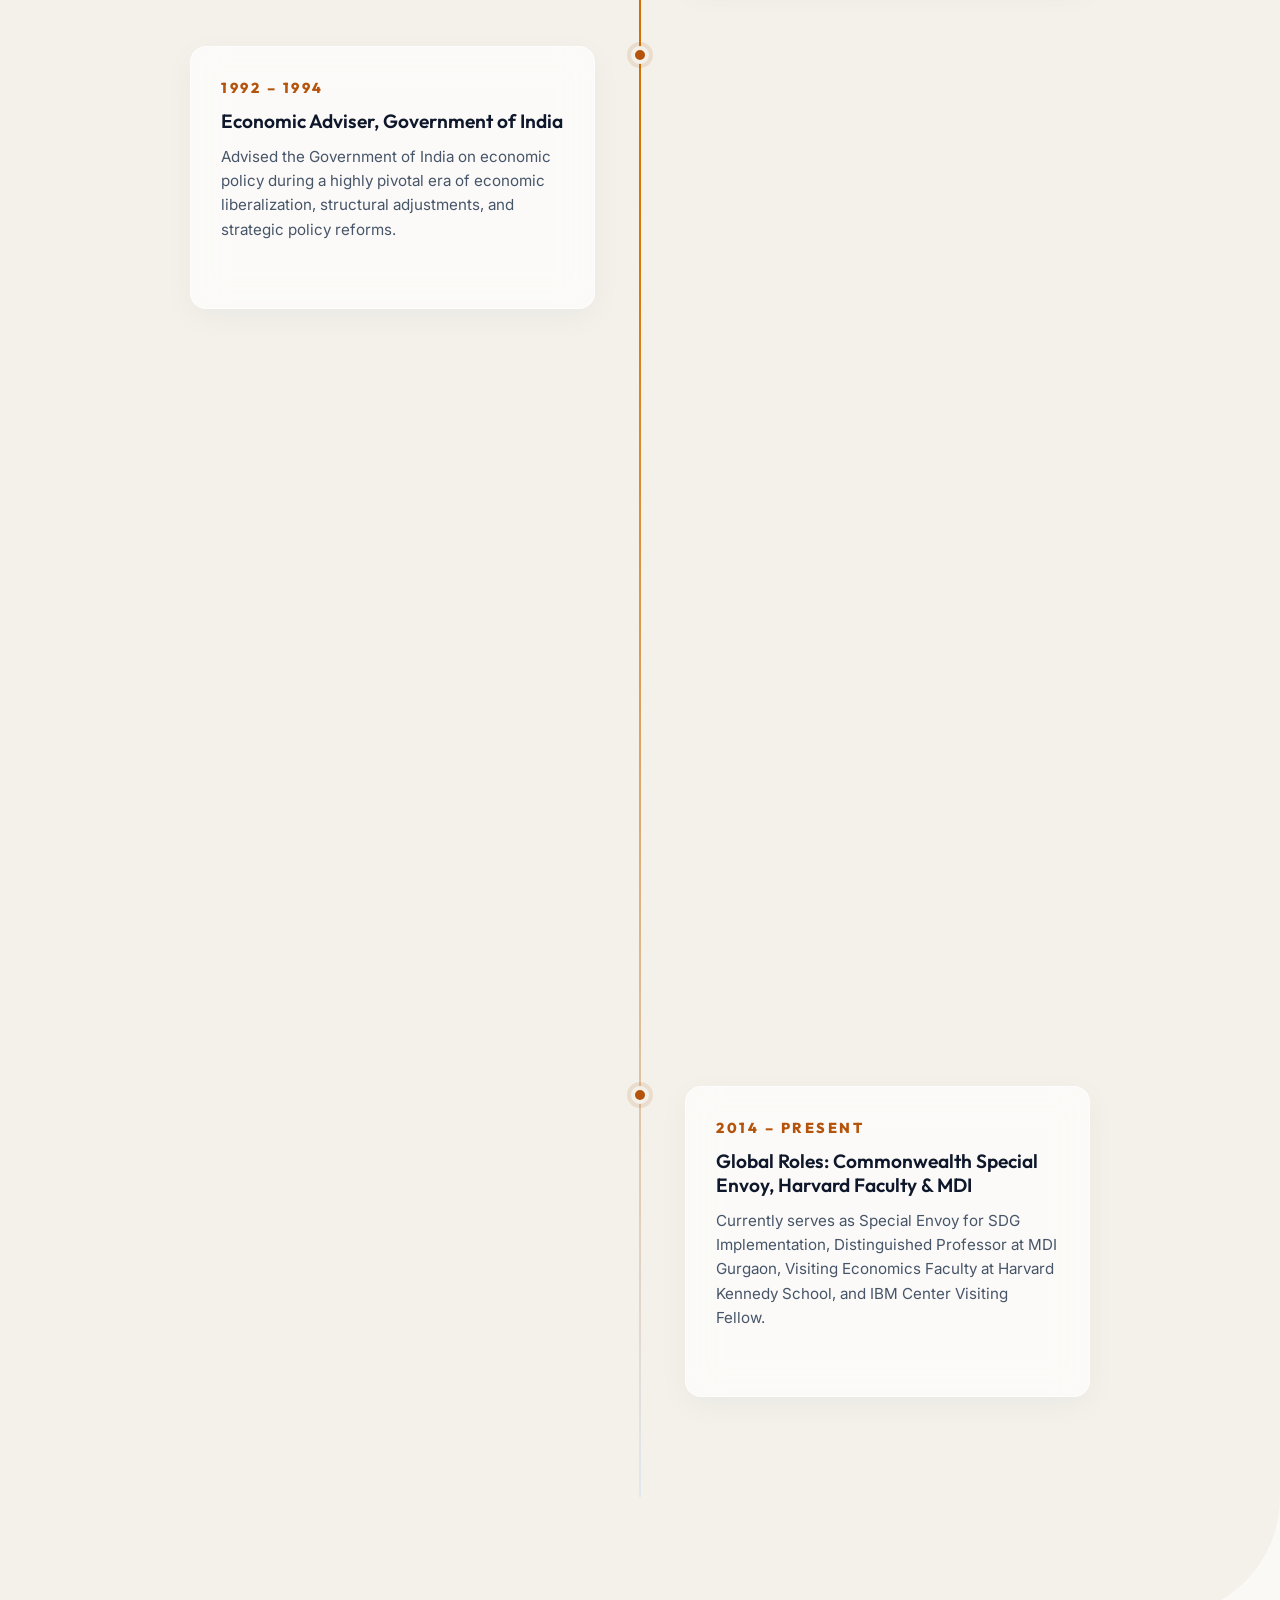
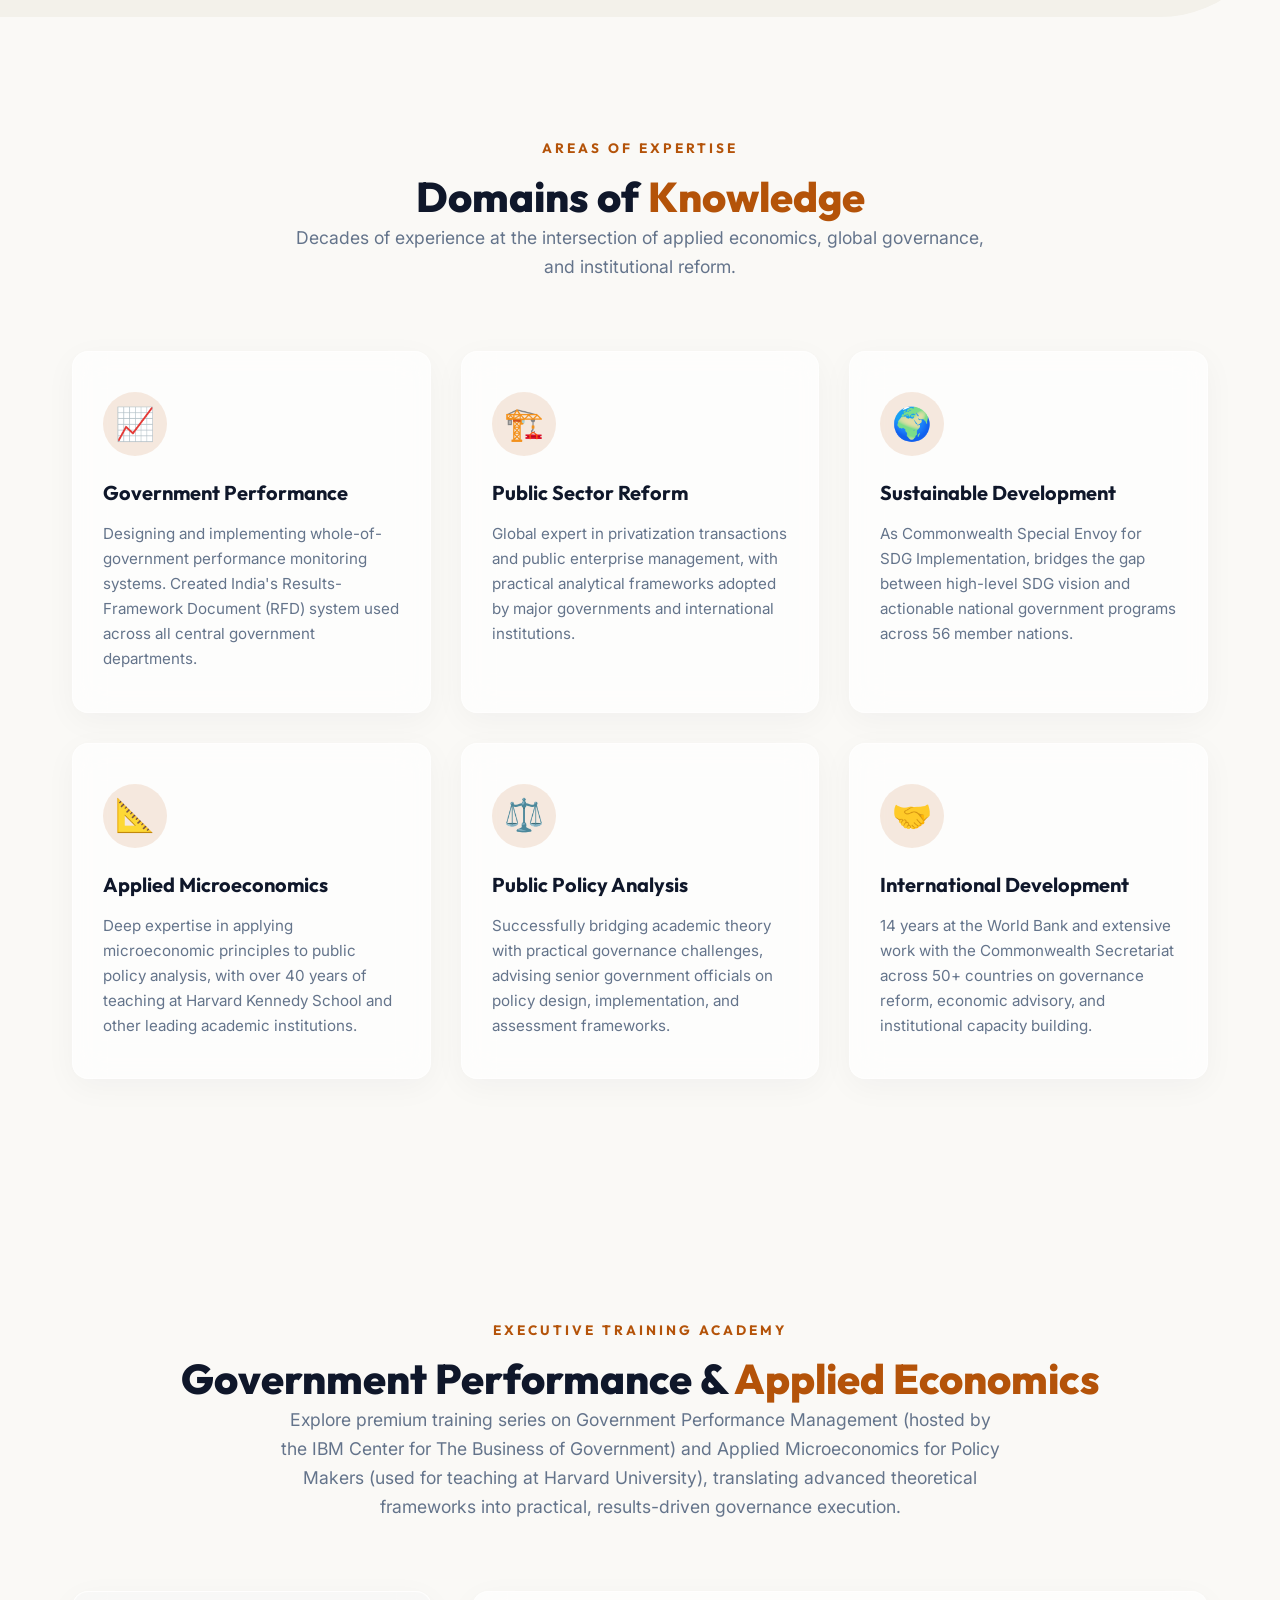
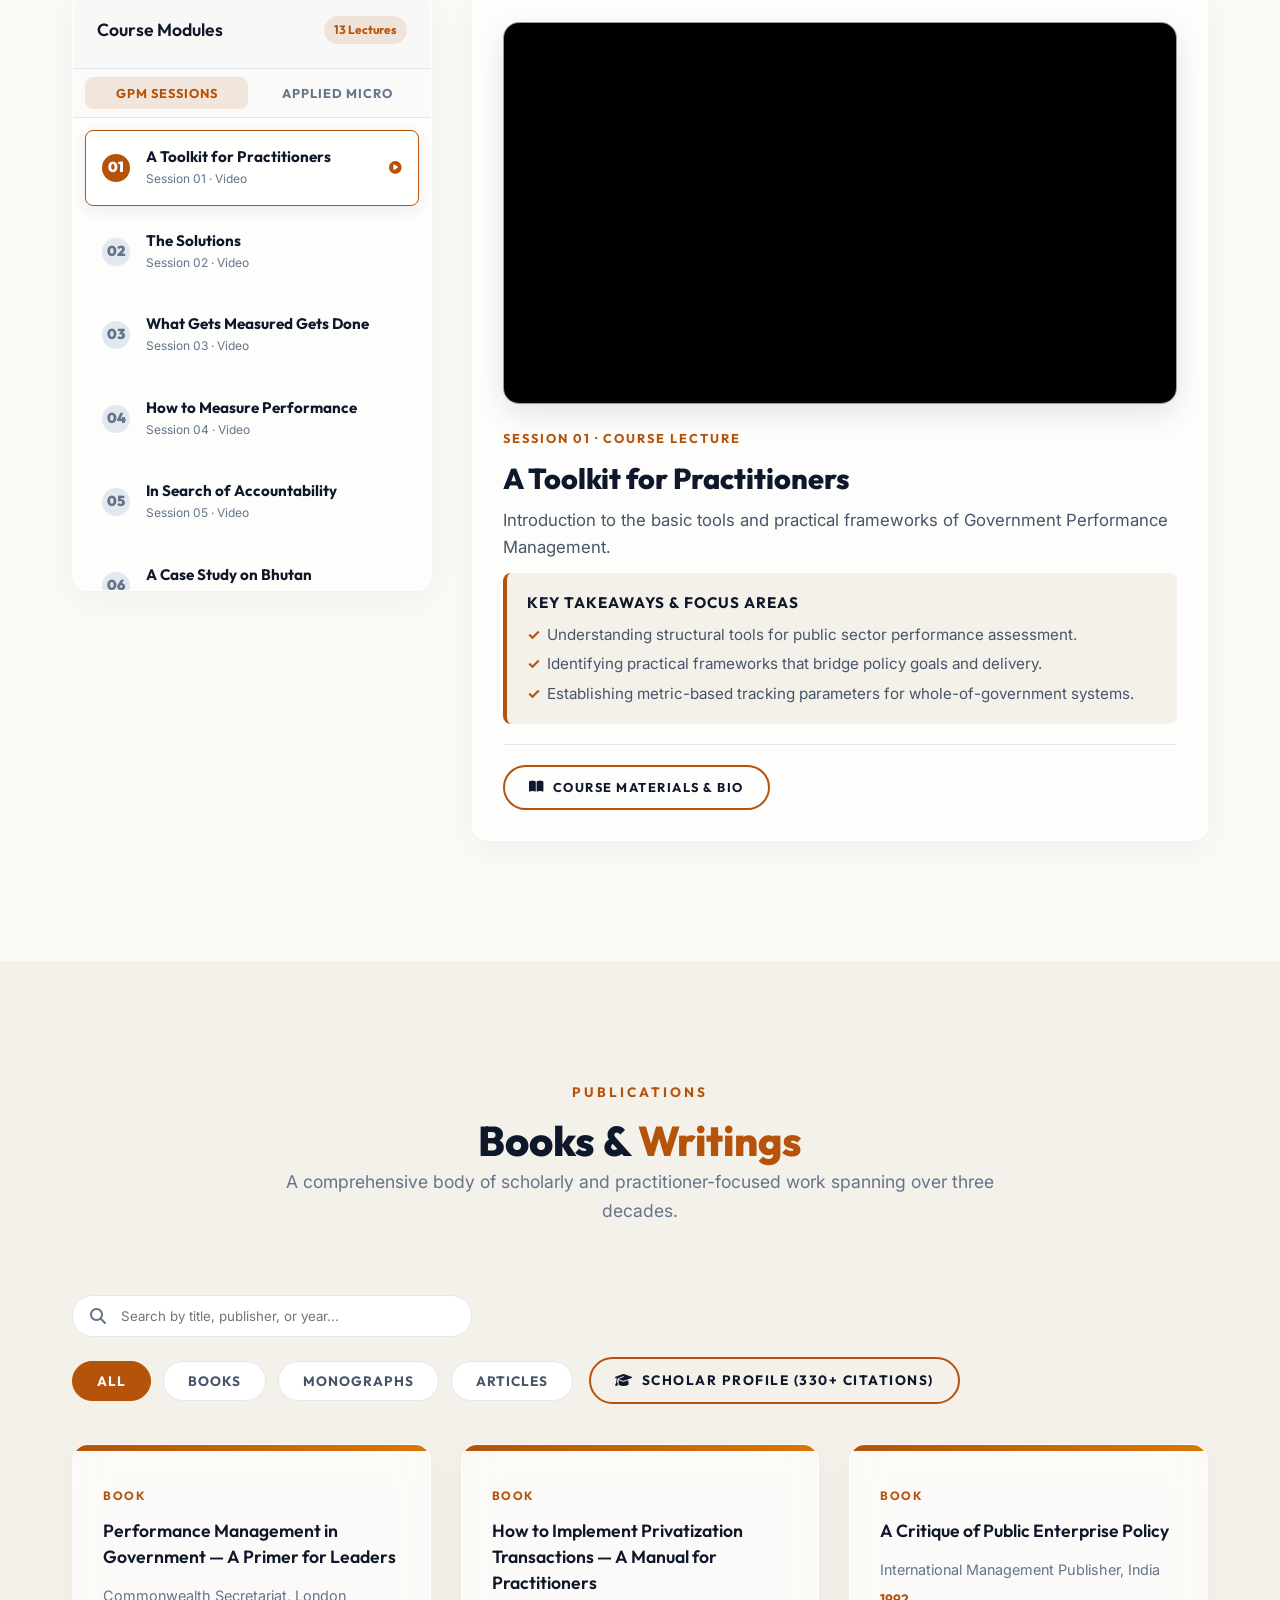
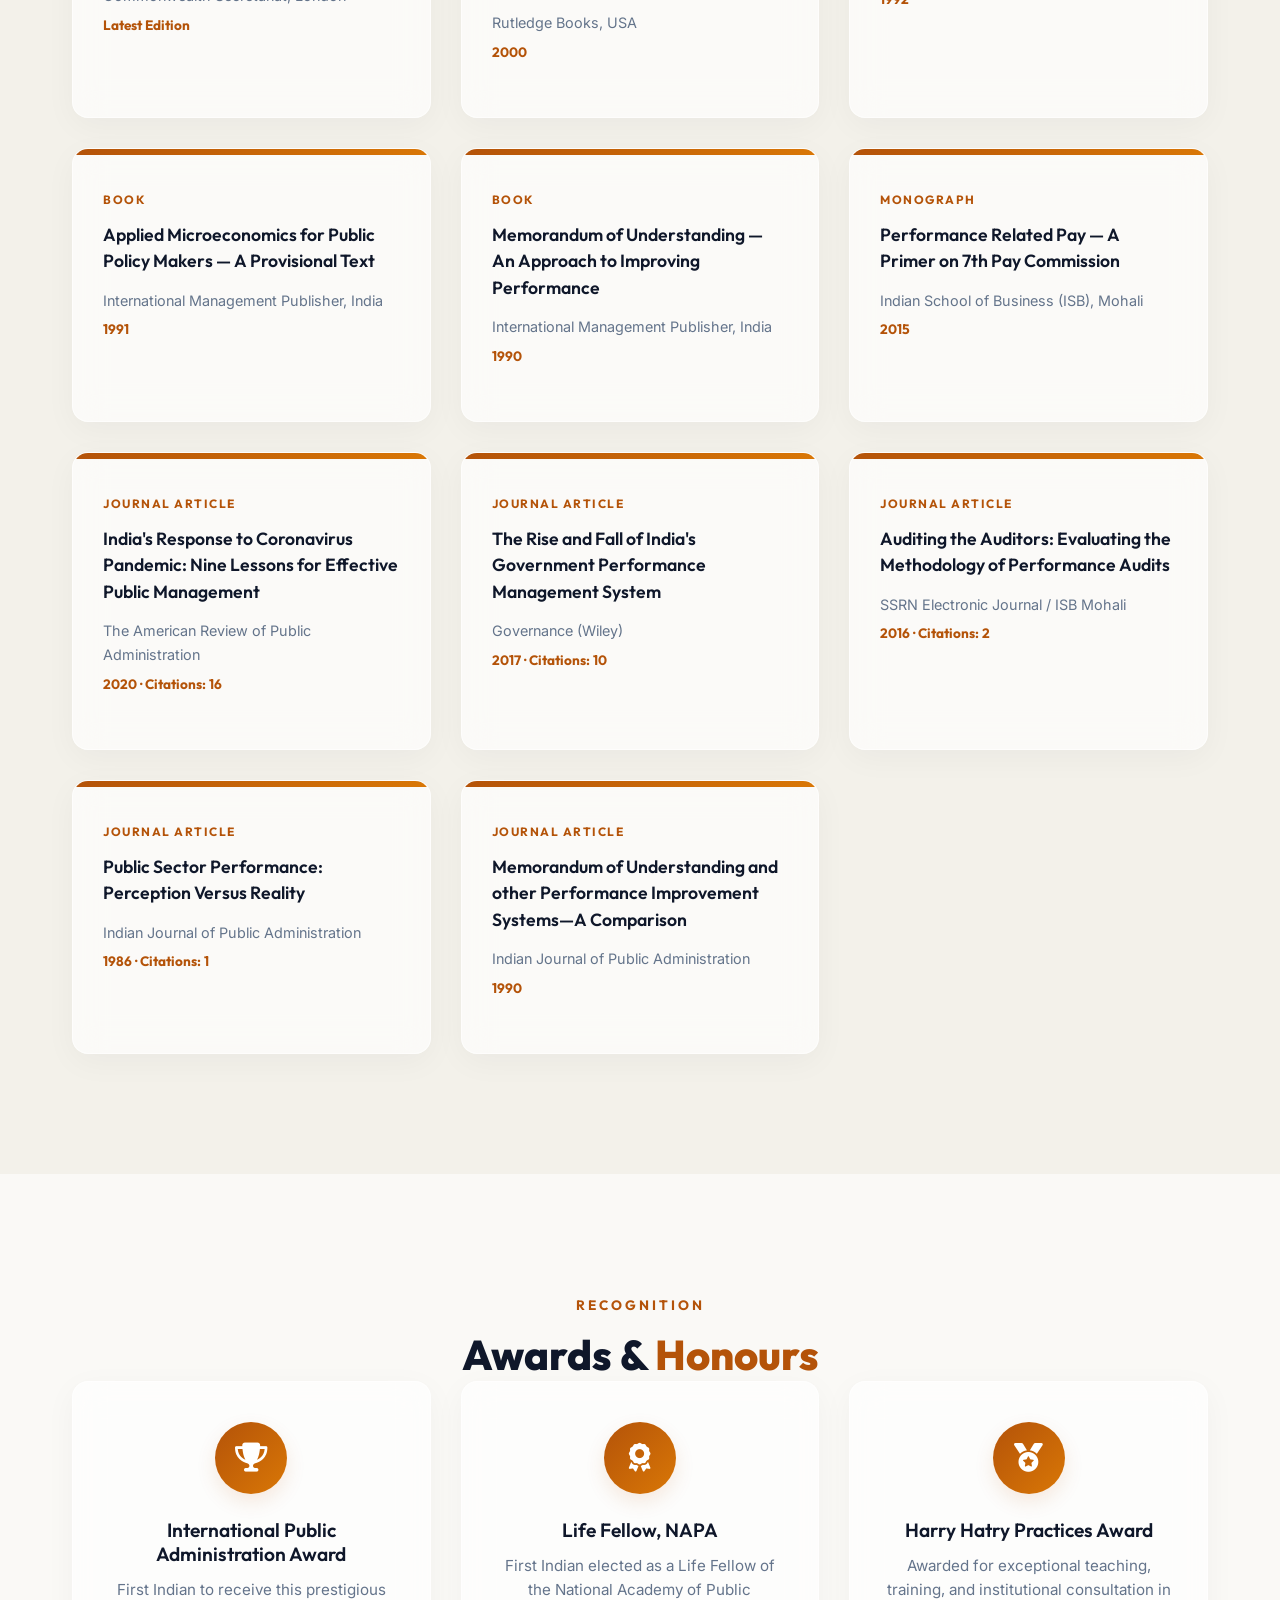
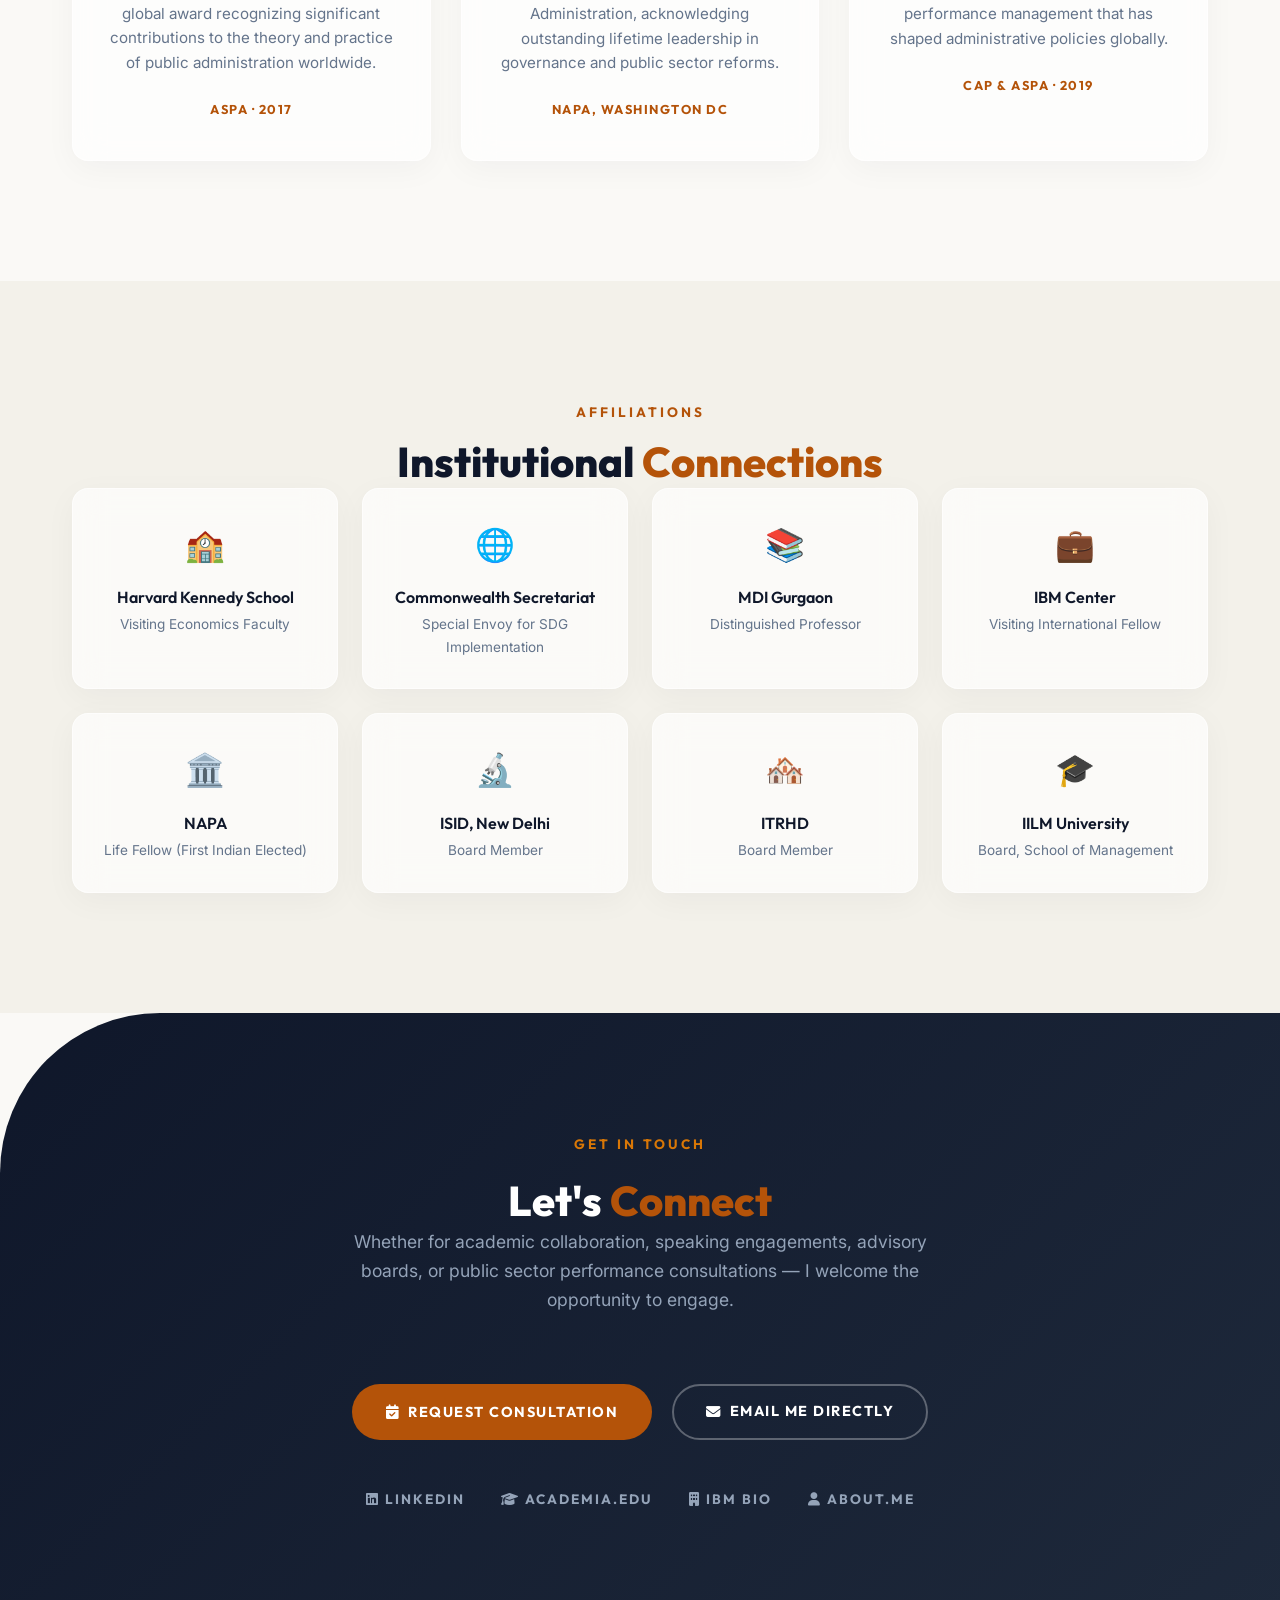
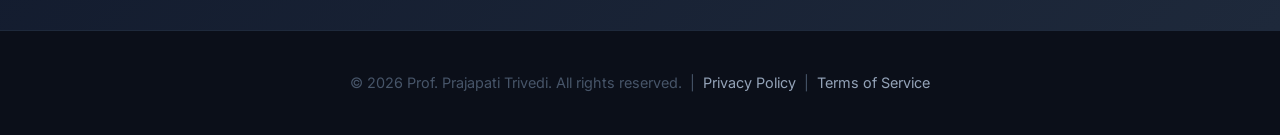
==== commit 11dc2af7: "fix: make mobile header solid by default and fix mobile tab selectors click bounds" ====
--- a/index.html
+++ b/index.html
@@ -354,8 +354,8 @@
             <span class="playlist-badge" id="academy-badge">13 Lectures</span>
           </div>
           <div class="academy-tabs">
-            <button class="tab-btn active" data-course="gpm">GPM Track</button>
-            <button class="tab-btn" data-course="micro">Applied Microeconomics</button>
+            <button class="tab-btn active" data-course="gpm">GPM Sessions</button>
+            <button class="tab-btn" data-course="micro">Applied Micro</button>
           </div>
           <div class="playlist-scroll" id="academy-playlist">
             <!-- Dynamic elements will be injected here via JavaScript -->
--- a/styles.css
+++ b/styles.css
@@ -1418,6 +1418,7 @@
   background: rgba(0, 0, 0, 0.01);
   border-bottom: 1px solid var(--border-color);
   gap: 8px;
+  pointer-events: auto;
 }
 
 .tab-btn {
@@ -1435,6 +1436,7 @@
   cursor: pointer;
   transition: var(--transition-fast);
   white-space: nowrap;
+  pointer-events: auto;
 }
 
 .tab-btn:hover {
@@ -1668,6 +1670,13 @@
 
 /* ===== RESPONSIVE MEDIA QUERIES ===== */
 @media (max-width: 992px) {
+  header {
+    background-color: var(--bg-tertiary) !important;
+    backdrop-filter: blur(12px) !important;
+    -webkit-backdrop-filter: blur(12px) !important;
+    box-shadow: 0 4px 30px var(--shadow-color) !important;
+    border-bottom: 1px solid var(--border-color) !important;
+  }
   .hero-grid {
     grid-template-columns: 1fr;
     text-align: center;
